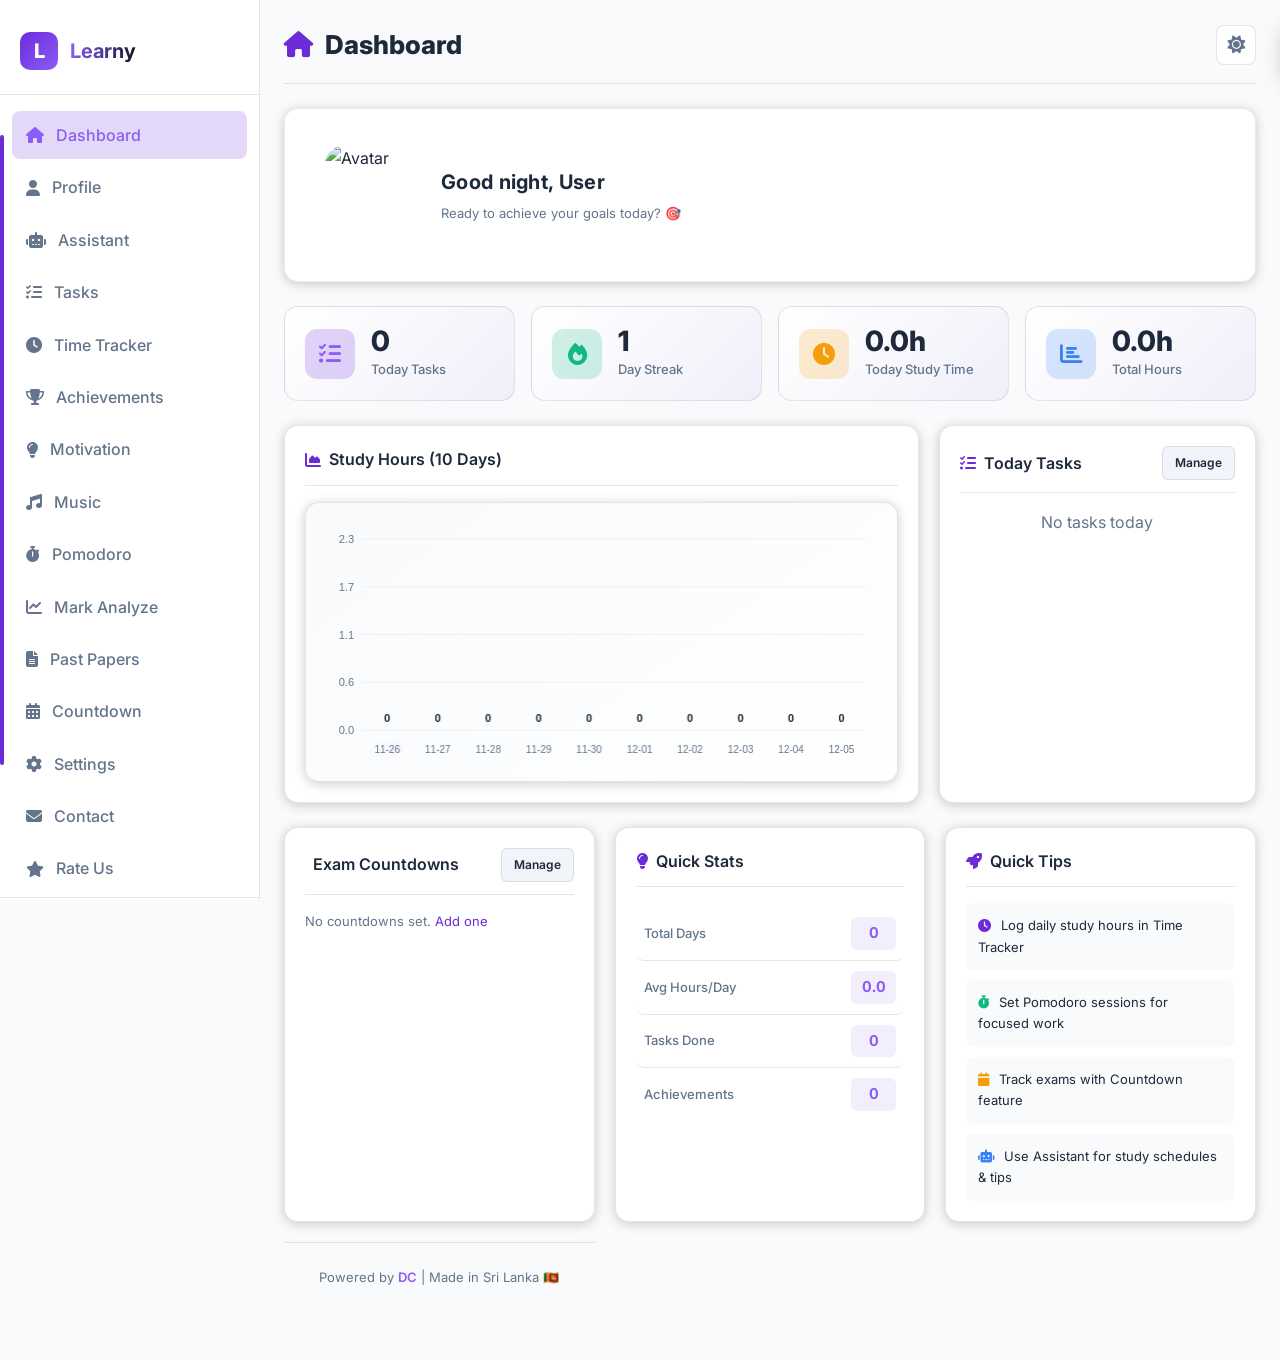
==== index.html @ 81b785de "Add files via upload" ====
<!DOCTYPE html>
<html lang="en">
<head>
    <meta charset="UTF-8">
    <meta name="viewport" content="width=device-width, initial-scale=1.0">
    <title>Learny - Dashboard</title>
    <link rel="stylesheet" href="style.css">
    <link rel="stylesheet" href="https://cdnjs.cloudflare.com/ajax/libs/font-awesome/6.4.0/css/all.min.css">
    <link href="https://fonts.googleapis.com/css2?family=Inter:wght@300;400;500;600;700;800&display=swap" rel="stylesheet">
</head>
<body>
    <div class="app-container">
        <!-- Sidebar -->
        <aside class="sidebar">
            <div class="sidebar-header">
                <div class="sidebar-logo">L</div>
                <span class="sidebar-title">Learny</span>
            </div>
            <nav class="nav-list">
                <div class="nav-item active"><a href="index.html"><i class="fa fa-home"></i> Dashboard</a></div>
                <div class="nav-item"><a href="profile.html"><i class="fa fa-user"></i> Profile</a></div>
                <div class="nav-item"><a href="assistant.html"><i class="fa fa-robot"></i> Assistant</a></div>
                <div class="nav-item"><a href="tasks.html"><i class="fa fa-tasks"></i> Tasks</a></div>
                <div class="nav-item"><a href="time.html"><i class="fa fa-clock"></i> Time Tracker</a></div>
                <div class="nav-item"><a href="achievements.html"><i class="fa fa-trophy"></i> Achievements</a></div>
                <div class="nav-item"><a href="motivation.html"><i class="fa fa-lightbulb"></i> Motivation</a></div>
                <div class="nav-item"><a href="music.html"><i class="fa fa-music"></i> Music</a></div>
                <div class="nav-item"><a href="pomodoro.html"><i class="fa fa-stopwatch"></i> Pomodoro</a></div>
                <div class="nav-item"><a href="mark.html"><i class="fa fa-chart-line"></i> Mark Analyze</a></div>
                <div class="nav-item"><a href="pastpapers.html"><i class="fa fa-file-alt"></i> Past Papers</a></div>
                <div class="nav-item"><a href="countdown.html"><i class="fa fa-calendar-alt"></i> Countdown</a></div>
                <div class="nav-item"><a href="settings.html"><i class="fa fa-cog"></i> Settings</a></div>
                <div class="nav-item"><a href="contact.html"><i class="fa fa-envelope"></i> Contact</a></div>
                <div class="nav-item"><a href="rate.html"><i class="fa fa-star"></i> Rate Us</a></div>
            </nav>
            <div class="sidebar-welcome">
                <p class="welcome-text" id="sidebar-username">Welcome, User!</p>
                <div class="divider"></div>
                <p>Stay focused & keep learning ✨</p>
            </div>
        </aside>

        <!-- Main Content -->
        <main class="main-content">
            <header class="page-header">
                <button class="hamburger"><i class="fa fa-bars"></i></button>
                <h1 class="page-title"><i class="fa fa-home"></i> Dashboard</h1>
                <div class="header-actions">
                    <button class="theme-toggle"><i class="fa fa-sun"></i></button>
                </div>
            </header>

            <!-- ✅ CLEAN WHITE GREETING BANNER -->
            <div class="greeting-banner card mb-3">
                <div class="greeting-content">
                    <img id="dashboard-avatar" src="https://i.postimg.cc/QdPYLqrV/AIRetouch-20260412-135002012.png" alt="Avatar" class="greeting-avatar">
                    <div class="greeting-text-container">
                        <span id="greeting-full" class="greeting-full">Good morning, User</span>
                        <span id="greeting-sub" class="greeting-sub">Ready to achieve your goals today? 🎯</span>
                    </div>
                </div>
            </div>

            <!-- Stats Grid -->
            <div class="stats-grid">
                <div class="stat-card">
                    <div class="stat-icon purple"><i class="fa fa-tasks"></i></div>
                    <div class="stat-info">
                        <h3 id="today-tasks-count">0</h3>
                        <p>Today Tasks</p>
                    </div>
                </div>
                <div class="stat-card">
                    <div class="stat-icon green"><i class="fa fa-fire"></i></div>
                    <div class="stat-info">
                        <h3 id="day-streak">0</h3>
                        <p>Day Streak</p>
                    </div>
                </div>
                <div class="stat-card">
                    <div class="stat-icon orange"><i class="fa fa-clock"></i></div>
                    <div class="stat-info">
                        <h3 id="today-study-time">0h</h3>
                        <p>Today Study Time</p>
                    </div>
                </div>
                <div class="stat-card">
                    <div class="stat-icon blue"><i class="fa fa-chart-bar"></i></div>
                    <div class="stat-info">
                        <h3 id="total-study-hours">0h</h3>
                        <p>Total Hours</p>
                    </div>
                </div>
            </div>

            <!-- Main Grid -->
            <div class="grid-2">
                <!-- Study Chart -->
                <div class="card">
                    <div class="card-header">
                        <h3 class="card-title"><i class="fa fa-chart-area"></i> Study Hours (10 Days)</h3>
                    </div>
                    <div class="chart-container">
                        <canvas id="studyChart" class="chart-canvas"></canvas>
                    </div>
                </div>

                <!-- Today Tasks -->
                <div class="card">
                    <div class="card-header">
                        <h3 class="card-title"><i class="fa fa-list-check"></i> Today Tasks</h3>
                        <a href="tasks.html" class="btn btn-sm btn-secondary">Manage</a>
                    </div>
                    <div id="today-tasks-list" class="task-list">
                        <p style="color:var(--text-muted); text-align:center;">Loading...</p>
                    </div>
                </div>
            </div>

            <!-- Secondary Grid -->
            <div class="grid-equal">
                <!-- Exam Countdowns -->
                <div class="card">
                    <div class="card-header">
                        <h3 class="card-title"><i class="fa fa-calendar-countdown"></i> Exam Countdowns</h3>
                        <a href="countdown.html" class="btn btn-sm btn-secondary">Manage</a>
                    </div>
                    <div id="dashboard-countdowns-list" class="dash-cd-list">
                        <p style="color:var(--text-muted); font-size:13px;">No countdowns set. <a href="countdown.html" style="color:var(--primary);">Add one</a></p>
                    </div>
                </div>

               <!-- Quick Stats -->
<div class="card">
    <div class="card-header">
        <h3 class="card-title"><i class="fa fa-lightbulb"></i> Quick Stats</h3>
    </div>
    <div class="quick-stats-list">
        <div class="stat-row">
            <span>Total Days</span>
            <strong id="total-days">0</strong>
        </div>
        <div class="stat-row">
            <span>Avg Hours/Day</span>
            <strong id="avg-hours">0</strong>
        </div>
        <div class="stat-row">
            <span>Tasks Done</span>
            <strong id="total-done">0</strong>
        </div>
        <div class="stat-row">
            <span>Achievements</span>
            <strong id="achievement-count">0</strong>
        </div>
    </div>
</div>
            <!-- Quick Tips -->
            <div class="card">
                <div class="card-header">
                    <h3 class="card-title"><i class="fa fa-rocket"></i> Quick Tips</h3>
                </div>
                <ul style="list-style:none; padding:0; margin:0; display:grid; gap:10px; grid-template-columns:repeat(auto-fit,minmax(200px,1fr));">
                    <li style="padding:12px; background:var(--bg-dark); border-radius:8px; font-size:13px;">
                        <i class="fa fa-clock" style="color:var(--primary); margin-right:6px;"></i>
                        Log daily study hours in Time Tracker
                    </li>
                    <li style="padding:12px; background:var(--bg-dark); border-radius:8px; font-size:13px;">
                        <i class="fa fa-stopwatch" style="color:var(--success); margin-right:6px;"></i>
                        Set Pomodoro sessions for focused work
                    </li>
                    <li style="padding:12px; background:var(--bg-dark); border-radius:8px; font-size:13px;">
                        <i class="fa fa-calendar" style="color:var(--warning); margin-right:6px;"></i>
                        Track exams with Countdown feature
                    </li>
                    <li style="padding:12px; background:var(--bg-dark); border-radius:8px; font-size:13px;">
                        <i class="fa fa-robot" style="color:var(--info); margin-right:6px;"></i>
                        Use Assistant for study schedules & tips
                    </li>
                </ul>
            </div>

            <!-- Footer -->
            <footer class="site-footer">
                Powered by <a href="contact.html">DC</a> | Made in Sri Lanka 🇱🇰
            </footer>
        </main>

        <div class="overlay"></div>
    </div>

    <div id="notification-toast" class="notification">
        <i class="fa fa-check-circle"></i>
        <span>Notification</span>
    </div>

    <script src="script.js"></script>
</body>
</html>
---- style.css ----
:root {
  --primary: #6c2bd9;
  --primary-light: #8b5cf6;
  --primary-dark: #5b21b6;
  --secondary: #f59e0b;
  --bg-dark: #0f0f1a;
  --bg-card: #1a1a2e;
  --bg-card-hover: #22223a;
  --text-main: #e2e8f0;
  --text-muted: #94a3b8;
  --text-bright: #ffffff;
  --success: #10b981;
  --danger: #ef4444;
  --warning: #f59e0b;
  --info: #3b82f6;
  --border: rgba(255, 255, 255, 0.08);
  --chart-grid: rgba(255, 255, 255, 0.05);
  --chart-label: #94a3b8;
  --shadow: 0 4px 24px rgba(0, 0, 0, 0.35);
  --shadow-sm: 0 2px 12px rgba(0, 0, 0, 0.2);
  --radius: 14px;
  --radius-sm: 8px;
  --transition: 0.3s cubic-bezier(0.4, 0, 0.2, 1);
}

* { margin: 0; padding: 0; box-sizing: border-box; font-family: 'Inter', 'Segoe UI', Tahoma, Geneva, Verdana, sans-serif; }
html { scroll-behavior: smooth; }
body { background: var(--bg-dark); color: var(--text-main); line-height: 1.65; overflow-x: hidden; transition: background var(--transition), color var(--transition); }
a, .btn { text-decoration: none !important; }
a:hover { opacity: 0.9; }

/* ========================================
   SCROLLBAR - NEUTRAL BG COLOR
   ======================================== */
::-webkit-scrollbar { width: 8px; }
::-webkit-scrollbar-track { background: var(--bg-dark); }
::-webkit-scrollbar-thumb { background: var(--bg-card-hover); border-radius: 8px; }
::-webkit-scrollbar-thumb:hover { background: var(--primary); }
* { scrollbar-width: thin; scrollbar-color: var(--bg-card-hover) var(--bg-dark); }

::selection { background: var(--primary); color: #fff; }
.app-container { display: flex; min-height: 100vh; }
.sidebar { position: fixed; top: 0; left: 0; width: 260px; height: 100vh; background: var(--bg-card); border-right: 1px solid var(--border); padding: 16px 0; overflow-y: auto; z-index: 1000; transition: transform var(--transition), background var(--transition); }
.sidebar-header { padding: 16px 20px 24px; display: flex; align-items: center; gap: 12px; border-bottom: 1px solid var(--border); margin-bottom: 16px; }
.sidebar-logo { width: 38px; height: 38px; border-radius: 10px; background: linear-gradient(135deg, var(--primary), var(--primary-light)); display: flex; align-items: center; justify-content: center; font-weight: 800; font-size: 20px; color: #fff; }
.sidebar-title { font-size: 20px; font-weight: 700; background: linear-gradient(to right, var(--primary-light), var(--text-bright)); -webkit-background-clip: text; -webkit-text-fill-color: transparent; background-clip: text; }
.nav-list { list-style: none; padding: 0 12px; } 
.nav-item a { display: flex; align-items: center; gap: 12px; padding: 11px 14px; border-radius: var(--radius-sm); color: var(--text-muted); text-decoration: none; transition: all var(--transition); margin-bottom: 4px; font-weight: 500; }
.nav-item a:hover, .nav-item.active a { background: rgba(108, 43, 217, 0.18); color: var(--primary-light); }
.nav-item.active a::before { content: ''; position: absolute; left: 0; top: 50%; transform: translateY(-50%); width: 4px; height: 70%; background: var(--primary); border-radius: 2px; }
.sidebar-welcome { margin-top: auto; padding: 24px 20px 16px; border-top: 1px solid var(--border); text-align: center; }
.sidebar-welcome p { color: var(--text-muted); font-size: 13px; margin-bottom: 8px; }
.sidebar-welcome .welcome-text { font-size: 18px; font-weight: 700; color: var(--primary-light); margin-bottom: 12px; }
.sidebar-welcome .divider { height: 2px; background: linear-gradient(to right, transparent, var(--primary), transparent); margin-bottom: 10px; }
.main-content { flex: 1; margin-left: 260px; padding: 24px; min-height: 100vh; display: flex; flex-direction: column; transition: margin var(--transition); }
.page-header { display: flex; justify-content: space-between; align-items: center; margin-bottom: 24px; padding-bottom: 16px; border-bottom: 1px solid var(--border); }
.page-title { font-size: 26px; font-weight: 800; display: flex; align-items: center; gap: 12px; }
.page-title i { color: var(--primary); }
.hamburger { display: none; font-size: 24px; background: none; border: none; color: var(--text-main); cursor: pointer; padding: 8px; border-radius: var(--radius-sm); transition: background var(--transition); }
.hamburger:hover { background: var(--bg-card); }
.header-actions { display: flex; gap: 12px; align-items: center; }
.theme-toggle, .notif-btn { background: var(--bg-card); border: 1px solid var(--border); color: var(--text-muted); width: 40px; height: 40px; border-radius: var(--radius-sm); cursor: pointer; transition: all var(--transition); display: flex; align-items: center; justify-content: center; font-size: 18px; }
.theme-toggle:hover, .notif-btn:hover { background: var(--primary); color: #fff; border-color: var(--primary); }
.card { background: var(--bg-card); border-radius: var(--radius); padding: 20px; border: 1px solid var(--border); box-shadow: var(--shadow-sm); transition: all var(--transition); }
.card:hover { box-shadow: var(--shadow); transform: translateY(-2px); }
.card-header { display: flex; align-items: center; justify-content: space-between; margin-bottom: 16px; padding-bottom: 12px; border-bottom: 1px solid var(--border); }
.card-title { font-size: 16px; font-weight: 600; display: flex; align-items: center; gap: 8px; }
.card-title i { color: var(--primary); }
.stats-grid { display: grid; grid-template-columns: repeat(auto-fit, minmax(220px, 1fr)); gap: 16px; margin-bottom: 24px; }
.stat-card { background: linear-gradient(135deg, var(--bg-card) 0%, rgba(108, 43, 217, 0.05) 100%); border-radius: var(--radius); padding: 20px; border: 1px solid var(--border); display: flex; align-items: center; gap: 16px; transition: all var(--transition); }
.stat-card:hover { transform: translateY(-4px); box-shadow: var(--shadow); border-color: var(--primary); }
.stat-icon { width: 50px; height: 50px; border-radius: 12px; display: flex; align-items: center; justify-content: center; font-size: 22px; flex-shrink: 0; }
.stat-icon.purple { background: rgba(108, 43, 217, 0.2); color: var(--primary-light); }
.stat-icon.green { background: rgba(16, 185, 129, 0.2); color: var(--success); }
.stat-icon.orange { background: rgba(245, 158, 11, 0.2); color: var(--warning); }
.stat-icon.blue { background: rgba(59, 130, 246, 0.2); color: var(--info); }
.stat-icon.red { background: rgba(239, 68, 68, 0.2); color: var(--danger); }
.stat-info h3 { font-size: 28px; font-weight: 800; margin-bottom: 4px; line-height: 1; }
.stat-info p { color: var(--text-muted); font-size: 13px; font-weight: 500; }
.grid-2 { display: grid; grid-template-columns: 2fr 1fr; gap: 20px; margin-bottom: 24px; }
.grid-equal { display: grid; grid-template-columns: repeat(auto-fit, minmax(300px, 1fr)); gap: 20px; margin-bottom: 24px; }
.btn { padding: 10px 18px; border-radius: var(--radius-sm); border: none; cursor: pointer; font-weight: 600; font-size: 14px; display: inline-flex; align-items: center; gap: 8px; transition: all var(--transition); }
.btn-primary { background: linear-gradient(135deg, var(--primary), var(--primary-light)); color: #fff; }
.btn-primary:hover { opacity: 0.9; transform: translateY(-1px); box-shadow: 0 4px 16px rgba(108, 43, 217, 0.4); }
.btn-secondary { background: var(--bg-card-hover); color: var(--text-main); border: 1px solid var(--border); }
.btn-success { background: var(--success); color: #fff; }
.btn-danger { background: var(--danger); color: #fff; }
.btn-warning { background: var(--warning); color: #000; }
.btn-info { background: var(--info); color: #fff; }
.btn-sm { padding: 6px 12px; font-size: 12px; border-radius: 6px; }
.btn-lg { padding: 14px 24px; font-size: 16px; border-radius: 12px; }
.form-group { margin-bottom: 16px; }
.form-group label { display: block; margin-bottom: 6px; font-weight: 500; font-size: 14px; color: var(--text-muted); }
.form-control { width: 100%; padding: 12px 14px; background: var(--bg-dark); border: 1px solid var(--border); border-radius: var(--radius-sm); color: var(--text-main); font-size: 14px; transition: border-color var(--transition), box-shadow var(--transition); }
.form-control:focus { outline: none; border-color: var(--primary); box-shadow: 0 0 0 3px rgba(108, 43, 217, 0.25); }
select.form-control { appearance: none; background-image: url("data:image/svg+xml,%3Csvg xmlns='http://www.w3.org/2000/svg' width='12' height='12' viewBox='0 0 12 12'%3E%3Cpath fill='%2394a3b8' d='M6 8L1 3h10z'/%3E%3C/svg%3E"); background-repeat: no-repeat; background-position: right 12px center; }
.task-list { max-height: 320px; overflow-y: auto; }
.task-item { display: flex; align-items: center; gap: 12px; padding: 12px; background: var(--bg-dark); border-radius: var(--radius-sm); margin-bottom: 8px; border: 1px solid var(--border); transition: all var(--transition); animation: fadeIn 0.3s ease; }
.task-item:hover { border-color: var(--primary); }
.task-item.done { opacity: 0.5; text-decoration: line-through; }
.task-check { width: 20px; height: 20px; border-radius: 50%; border: 2px solid var(--primary); cursor: pointer; display: flex; align-items: center; justify-content: center; transition: all var(--transition); flex-shrink: 0; }
.task-check.checked { background: var(--primary); color: #fff; }
.task-text { flex: 1; font-size: 14px; }
.task-time { color: var(--warning); font-size: 12px; font-weight: 600; display: flex; align-items: center; gap: 4px; }
.task-delete { background: none; border: none; color: var(--danger); cursor: pointer; font-size: 16px; opacity: 0.5; transition: opacity var(--transition); }
.task-delete:hover { opacity: 1; }
.progress-container { background: var(--bg-dark); border-radius: 12px; height: 14px; overflow: hidden; margin-top: 8px; }
.progress-bar { height: 100%; background: linear-gradient(90deg, var(--primary), var(--primary-light)); border-radius: 12px; transition: width 0.5s cubic-bezier(0.4, 0, 0.2, 1); }
.table-responsive { overflow-x: auto; }
.data-table { width: 100%; border-collapse: collapse; }
.data-table th, .data-table td { padding: 12px 16px; text-align: left; border-bottom: 1px solid var(--border); font-size: 14px; }
.data-table th { color: var(--text-muted); font-weight: 600; background: var(--bg-dark); }
.data-table tr:hover td { background: var(--bg-card-hover); }
.chart-container { width: 100%; height: 280px; position: relative; background: linear-gradient(145deg, var(--bg-dark), var(--bg-card)); border-radius: var(--radius); padding: 16px; border: 1px solid var(--border); box-shadow: var(--shadow-sm); }
.chart-canvas { width: 100% !important; height: 100% !important; }
.calendar-grid { display: grid; grid-template-columns: repeat(7, 1fr); gap: 6px; }
.cal-day { aspect-ratio: 1; display: flex; flex-direction: column; align-items: center; justify-content: center; border-radius: 8px; font-size: 12px; cursor: pointer; transition: all var(--transition); background: var(--bg-dark); color: var(--text-muted); font-weight: 500; padding: 4px; }
.cal-date-num { font-weight: 700; font-size: 14px; line-height: 1; }
.cal-hours { font-size: 10px; font-weight: 600; margin-top: 2px; color: var(--primary-light); }
.cal-day:hover { background: var(--primary); color: #fff; }
.cal-day.has-data { background: rgba(108, 43, 217, 0.3); color: var(--text-main); border: 1px solid var(--primary); }
.cal-day.today { background: var(--primary); color: #fff; }
.cal-day.today .cal-hours { color: #fff !important; }
.cal-header { font-weight: 600; color: var(--text-muted); font-size: 12px; text-align: center; padding: 8px 0; }
.pomodoro-display { font-size: 72px; font-weight: 900; text-align: center; padding: 32px; background: var(--bg-dark); border-radius: 24px; margin-bottom: 24px; font-variant-numeric: tabular-nums; letter-spacing: 2px; position: relative; overflow: hidden; }
.pomodoro-display::before { content: ''; position: absolute; inset: 0; background: radial-gradient(circle, rgba(108, 43, 217, 0.1) 0%, transparent 70%); }
.pomodoro-status { text-align: center; font-size: 16px; color: var(--text-muted); margin-bottom: 16px; font-weight: 500; text-transform: uppercase; letter-spacing: 1px; }
.pomodoro-controls { display: flex; justify-content: center; gap: 12px; margin-bottom: 24px; }
.session-count { text-align: center; display: flex; align-items: center; justify-content: center; gap: 8px; padding: 12px; background: var(--bg-dark); border-radius: var(--radius-sm); font-weight: 600; }
.session-count i { color: var(--warning); }
.music-player { background: linear-gradient(135deg, var(--bg-card) 0%, rgba(108, 43, 217, 0.1) 100%); border-radius: var(--radius); padding: 24px; text-align: center; border: 1px solid var(--border); }
.album-art { width: 160px; height: 160px; border-radius: 24px; background: linear-gradient(135deg, var(--primary), var(--primary-light)); margin: 0 auto 16px; display: flex; align-items: center; justify-content: center; font-size: 48px; color: #fff; animation: pulse 2s infinite; }
.player-controls { display: flex; align-items: center; justify-content: center; gap: 16px; margin: 16px 0; }
.player-btn { width: 48px; height: 48px; border-radius: 50%; background: var(--bg-dark); border: 1px solid var(--border); color: var(--text-main); display: flex; align-items: center; justify-content: center; cursor: pointer; transition: all var(--transition); font-size: 18px; }
.player-btn:hover { background: var(--primary); color: #fff; transform: scale(1.05); }
.player-btn.play-btn { width: 64px; height: 64px; font-size: 24px; }
.progress-seek { width: 100%; height: 6px; background: var(--bg-dark); border-radius: 3px; cursor: pointer; margin: 12px 0; position: relative; }
.progress-fill { height: 100%; background: var(--primary); border-radius: 3px; width: 0; transition: width 0.1s linear; }
.time-display { display: flex; justify-content: space-between; font-size: 12px; color: var(--text-muted); margin-bottom: 8px; }
.playlist-item { display: flex; align-items: center; gap: 12px; padding: 12px; background: var(--bg-dark); border-radius: var(--radius-sm); margin-bottom: 8px; cursor: pointer; transition: all var(--transition); border: 1px solid transparent; }
.playlist-item:hover, .playlist-item.active { border-color: var(--primary); background: rgba(108, 43, 217, 0.1); }
.playlist-item.active { background: rgba(108, 43, 217, 0.2); }
.playlist-num { width: 28px; height: 28px; border-radius: 50%; background: var(--primary); color: #fff; display: flex; align-items: center; justify-content: center; font-size: 12px; font-weight: 700; }
.playlist-info { flex: 1; }
.playlist-name { font-weight: 600; font-size: 14px; }
.playlist-duration { font-size: 12px; color: var(--text-muted); }
.badge-container { display: flex; gap: 16px; justify-content: center; flex-wrap: wrap; }
.badge { width: 120px; height: 140px; background: var(--bg-dark); border-radius: 16px; display: flex; flex-direction: column; align-items: center; justify-content: center; gap: 8px; border: 2px solid var(--border); transition: all var(--transition); position: relative; overflow: hidden; }
.badge.earned { border-color: var(--primary); animation: badgeEarn 0.6s cubic-bezier(0.4, 0, 0.2, 1); }
.badge.bronze { border-color: #cd7f32; }
.badge.silver { border-color: #c0c0c0; }
.badge.golden { border-color: #ffd700; }
.badge-icon { font-size: 40px; }
.badge.bronze .badge-icon { color: #cd7f32; }
.badge.silver .badge-icon { color: #c0c0c0; }
.badge.golden .badge-icon { color: #ffd700; }
.badge-name { font-size: 14px; font-weight: 700; }
.badge-desc { font-size: 11px; color: var(--text-muted); text-align: center; }
.motivation-grid { display: grid; grid-template-columns: repeat(auto-fill, minmax(320px, 1fr)); gap: 20px; padding-bottom: 24px; }
.quote-card { background: var(--bg-card); border: 1px solid var(--border); border-radius: var(--radius); padding: 28px 24px; text-align: center; position: relative; overflow: hidden; transition: all var(--transition); box-shadow: var(--shadow-sm); }
.quote-card:hover { transform: translateY(-6px); box-shadow: var(--shadow); border-color: var(--primary); }
.quote-card::before { content: ''; position: absolute; top: 0; left: 0; right: 0; height: 4px; background: linear-gradient(90deg, var(--primary), var(--primary-light)); }
.quote-text { font-size: 18px; font-style: italic; line-height: 1.6; margin-bottom: 16px; color: var(--text-main); position: relative; }
.quote-text::before { content: '\201C'; font-size: 48px; color: var(--primary); opacity: 0.3; position: absolute; top: -24px; left: -12px; font-family: serif; }
.quote-author { color: var(--primary-light); font-weight: 600; font-size: 14px; margin-bottom: 14px; }
.quote-sinhala { font-size: 15px; color: var(--text-muted); line-height: 1.6; margin-bottom: 16px; opacity: 0; max-height: 0; overflow: hidden; transition: all 0.4s cubic-bezier(0.4, 0, 0.2, 1); background: rgba(108, 43, 217, 0.05); padding: 0 12px; border-radius: var(--radius-sm); }
.quote-sinhala.show { opacity: 1; max-height: 300px; padding: 12px; margin-top: 8px; margin-bottom: 12px; }
.translate-btn { margin-top: 4px; background: transparent; border: 1px solid var(--border); color: var(--text-muted); padding: 7px 16px; border-radius: 20px; cursor: pointer; font-size: 12px; transition: all var(--transition); display: inline-flex; align-items: center; gap: 6px; }
.translate-btn:hover { background: var(--primary); color: #fff; border-color: var(--primary); }
.fade-in-anim { animation: fadeInQuote 0.5s ease forwards; opacity: 0; }
@keyframes fadeInQuote { from { opacity: 0; transform: translateY(15px); } to { opacity: 1; transform: translateY(0); } }
.countdown-display { display: grid; grid-template-columns: repeat(4, 1fr); gap: 12px; margin: 24px 0; }
.countdown-box { background: var(--bg-dark); border-radius: 16px; padding: 20px; text-align: center; border: 1px solid var(--border); }
.countdown-value { font-size: 36px; font-weight: 800; background: linear-gradient(135deg, var(--primary), var(--primary-light)); -webkit-background-clip: text; -webkit-text-fill-color: transparent; background-clip: text; line-height: 1.1; }
.countdown-label { font-size: 12px; color: var(--text-muted); text-transform: uppercase; letter-spacing: 1px; margin-top: 6px; }
.paper-link { display: flex; align-items: center; gap: 16px; padding: 20px; background: var(--bg-dark); border-radius: var(--radius); border: 1px solid var(--border); text-decoration: none; color: var(--text-main); transition: all var(--transition); margin-bottom: 12px; }
.paper-link:hover { border-color: var(--primary); transform: translateY(-3px); box-shadow: var(--shadow); }
.paper-icon { width: 56px; height: 56px; border-radius: 14px; background: rgba(59, 130, 246, 0.2); display: flex; align-items: center; justify-content: center; font-size: 24px; color: var(--info); }
.paper-info h3 { font-size: 16px; margin-bottom: 4px; }
.paper-info p { font-size: 13px; color: var(--text-muted); }
.theme-grid { display: grid; grid-template-columns: repeat(5, 1fr); gap: 12px; margin: 16px 0; }
.theme-option { padding: 12px; border-radius: 12px; border: 2px solid var(--border); background: var(--bg-dark); cursor: pointer; transition: all var(--transition); text-align: center; }
.theme-option.active { border-color: var(--primary); background: rgba(108, 43, 217, 0.2); }
.theme-preview { width: 28px; height: 28px; border-radius: 50%; margin: 0 auto 6px; }
.theme-name { font-size: 11px; font-weight: 600; color: var(--text-muted); }
.contact-card { display: flex; gap: 20px; align-items: flex-start; padding: 24px; background: var(--bg-dark); border-radius: var(--radius); border: 1px solid var(--border); margin-bottom: 16px; }
.contact-avatar { width: 80px; height: 80px; border-radius: 50%; background: linear-gradient(135deg, var(--primary), var(--primary-light)); display: flex; align-items: center; justify-content: center; font-size: 32px; color: #fff; flex-shrink: 0; }
.social-links { display: flex; gap: 12px; margin-top: 12px; }
.social-link { width: 40px; height: 40px; border-radius: 10px; background: var(--bg-card); border: 1px solid var(--border); display: flex; align-items: center; justify-content: center; color: var(--text-muted); text-decoration: none; transition: all var(--transition); }
.social-link:hover { background: var(--primary); color: #fff; border-color: var(--primary); transform: translateY(-2px); }
.stars-container { display: flex; gap: 12px; justify-content: center; margin: 24px 0; }
.star-btn { background: none; border: none; color: var(--text-muted); font-size: 36px; cursor: pointer; transition: all var(--transition); padding: 4px; }
.star-btn:hover, .star-btn.active { color: var(--warning); transform: scale(1.2); }
.faq-item { background: var(--bg-dark); border-radius: var(--radius-sm); margin-bottom: 8px; border: 1px solid var(--border); overflow: hidden; }
.faq-question { padding: 16px 20px; display: flex; align-items: center; justify-content: space-between; cursor: pointer; font-weight: 600; transition: background var(--transition); }
.faq-question:hover { background: var(--bg-card-hover); }
.faq-answer { max-height: 0; overflow: hidden; transition: max-height 0.3s cubic-bezier(0.4, 0, 0.2, 1), padding 0.3s; padding: 0 20px; color: var(--text-muted); font-size: 14px; line-height: 1.7; }
.faq-item.open .faq-answer { max-height: 200px; padding: 0 20px 16px; }
.faq-item.open .faq-toggle { transform: rotate(180deg); }
.chat-container { height: 500px; display: flex; flex-direction: column; background: var(--bg-dark); border-radius: var(--radius); border: 1px solid var(--border); overflow: hidden; }
.chat-messages { flex: 1; overflow-y: auto; padding: 20px; display: flex; flex-direction: column; gap: 12px; }
.message { max-width: 80%; padding: 12px 16px; border-radius: 16px; font-size: 14px; line-height: 1.5; animation: messageSlide 0.3s ease; }
.message.bot { background: var(--bg-card); align-self: flex-start; border-bottom-left-radius: 4px; }
.message.user { background: var(--primary); align-self: flex-end; border-bottom-right-radius: 4px; color: #ffffff !important; }
.chat-options { padding: 16px 20px; background: var(--bg-card); border-top: 1px solid var(--border); display: flex; flex-direction: column; gap: 8px; }
.chat-option-btn { padding: 10px 16px; background: var(--bg-dark); border: 1px solid var(--border); border-radius: var(--radius-sm); color: var(--text-main); cursor: pointer; text-align: left; transition: all var(--transition); font-size: 13px; }
.chat-option-btn:hover { background: var(--primary); border-color: var(--primary); }
.site-footer { margin-top: auto; padding: 24px; text-align: center; color: var(--text-muted); font-size: 13px; border-top: 1px solid var(--border); }
.site-footer a { color: var(--primary-light); text-decoration: none; font-weight: 600; }
.site-footer a:hover { text-decoration: underline; }
.notification { position: fixed; top: 24px; right: 24px; padding: 14px 20px; background: var(--bg-card); border: 1px solid var(--primary); border-radius: var(--radius); box-shadow: var(--shadow); z-index: 9999; display: flex; align-items: center; gap: 12px; transform: translateX(120%); transition: transform 0.3s cubic-bezier(0.4, 0, 0.2, 1); }
.notification.show { transform: translateX(0); }
.notification i { color: var(--primary); font-size: 20px; }
.confetti { position: fixed; top: 0; left: 0; width: 100%; height: 100%; pointer-events: none; z-index: 9999; }
.overlay { position: fixed; inset: 0; background: rgba(0, 0, 0, 0.6); z-index: 999; display: none; }
.overlay.show { display: block; }
.modal { position: fixed; top: 50%; left: 50%; transform: translate(-50%, -50%) scale(0.9); background: var(--bg-card); border-radius: var(--radius); padding: 24px; z-index: 1000; min-width: 300px; max-width: 500px; width: 90%; opacity: 0; transition: all var(--transition); border: 1px solid var(--border); box-shadow: var(--shadow); }
.modal.show { opacity: 1; transform: translate(-50%, -50%) scale(1); }
@keyframes fadeIn { from { opacity: 0; transform: translateY(10px); } to { opacity: 1; transform: translateY(0); } }
@keyframes slideIn { from { opacity: 0; transform: translateX(-20px); } to { opacity: 1; transform: translateX(0); } }
@keyframes messageSlide { from { opacity: 0; transform: translateY(8px); } to { opacity: 1; transform: translateY(0); } }
@keyframes badgeEarn { 0% { transform: scale(0.5); opacity: 0; } 60% { transform: scale(1.1); } 100% { transform: scale(1); opacity: 1; } }
@keyframes pulse { 0%, 100% { transform: scale(1); } 50% { transform: scale(1.03); } }
@keyframes spin { to { transform: rotate(360deg); } }
@keyframes progress { from { width: 0; } }

/* ========================================
   MOBILE RESPONSIVE
   ======================================== */
@media (max-width: 768px) {
  .sidebar { transform: translateX(-100%); }
  .sidebar.open { transform: translateX(0); }
  .main-content { margin-left: 0; padding: 16px; }
  .hamburger { display: flex; }
  .stats-grid { grid-template-columns: repeat(2, 1fr) !important; gap: 10px; }
  .stat-mobile-hide { display: none !important; }
  .stat-card { padding: 10px 8px; gap: 8px; }
  .stat-icon { width: 34px; height: 34px; font-size: 15px; border-radius: 8px; }
  .stat-info h3 { font-size: 17px; }
  .stat-info p { font-size: 10px; }
  .grid-2 { grid-template-columns: 1fr; }
  .countdown-display { grid-template-columns: repeat(2, 1fr); }
  .theme-grid { grid-template-columns: repeat(3, 1fr); }
  .pomodoro-display { font-size: 48px; padding: 24px; }
  .quote-text { font-size: 16px; }
  .page-title { font-size: 20px; }
  .motivation-grid { grid-template-columns: 1fr; }
  
  /* Profile Mobile */
  .avatar-grid { grid-template-columns: repeat(3, 1fr); gap: 10px; }
  .form-row { grid-template-columns: 1fr; }
  .form-actions { flex-direction: column; }
  .form-actions .btn { width: 100%; }
  .greeting-preview { flex-direction: column; text-align: center; }
}

@media (max-width: 600px) {
  .countdown-grid { grid-template-columns: repeat(2, 1fr); }
  .countdown-header { flex-direction: column; align-items: flex-start; gap: 8px; }
}

@media (max-width: 480px) {
  .greeting-name { font-size: 20px; }
  .greeting-avatar { width: 72px; height: 72px; }
  .preview-avatar { width: 48px; height: 48px; }
  
  /* ✅ MOBILE PROFILE: 3 AVATARS PER ROW */
  .avatar-grid { grid-template-columns: repeat(3, 1fr); gap: 8px; }
}

body.light {
  --bg-dark: #f8fafc; --bg-card: #ffffff; --bg-card-hover: #f1f5f9;
  --text-main: #1e293b; --text-muted: #64748b; --text-bright: #0f172a;
  --border: rgba(0, 0, 0, 0.1); --chart-grid: rgba(0, 0, 0, 0.05); --chart-label: #64748b;
}

body.theme-red { --primary: #ef4444; --primary-light: #f87171; --primary-dark: #dc2626; }
body.theme-green { --primary: #10b981; --primary-light: #34d399; --primary-dark: #059669; }
body.theme-blue { --primary: #3b82f6; --primary-light: #60a5fa; --primary-dark: #2563eb; }
body.theme-yellow { --primary: #eab308; --primary-light: #facc15; --primary-dark: #ca8a04; }

.text-center { text-align: center; } .text-right { text-align: right; }
.mb-0 { margin-bottom: 0; } .mb-1 { margin-bottom: 8px; } .mb-2 { margin-bottom: 16px; } .mb-3 { margin-bottom: 24px; }
.mt-2 { margin-top: 16px; } .mt-3 { margin-top: 24px; }
.flex { display: flex; } .items-center { align-items: center; } .justify-between { justify-content: space-between; }
.gap-2 { gap: 8px; } .gap-3 { gap: 12px; } .hidden { display: none !important; } .w-full { width: 100%; }
.how-to-use-content { padding: 10px 0; }
.how-to-use-content ul { list-style: none; padding: 0; margin: 0; }
.how-to-use-content li { padding: 10px 0; border-bottom: 1px solid var(--border); display: flex; align-items: flex-start; gap: 10px; font-size: 14px; color: var(--text-muted); }
.how-to-use-content li:last-child { border-bottom: none; }
.how-to-use-content li strong { color: var(--text-main); }
.pomodoro-modes { display: flex; justify-content: center; gap: 10px; margin-bottom: 20px; }
.mode-btn { padding: 8px 16px; border: 1px solid var(--border); background: var(--bg-dark); color: var(--text-muted); border-radius: 20px; cursor: pointer; transition: all var(--transition); font-weight: 500; }
.mode-btn.active { background: var(--primary); color: #fff; border-color: var(--primary); }
.mode-btn:hover:not(.active) { background: var(--bg-card-hover); }
.pomodoro-display { font-size: 80px; font-weight: 900; text-align: center; padding: 40px 20px; background: var(--bg-dark); border-radius: 24px; margin-bottom: 20px; font-variant-numeric: tabular-nums; letter-spacing: 2px; position: relative; overflow: hidden; box-shadow: inset 0 0 30px rgba(108, 43, 217, 0.1); }
.pomodoro-display::before { content: ''; position: absolute; inset: 0; background: radial-gradient(circle at center, rgba(108, 43, 217, 0.15) 0%, transparent 70%); }
.pomodoro-controls { display: flex; justify-content: center; gap: 12px; margin-bottom: 24px; flex-wrap: wrap; }
.pomodoro-main.fullscreen { position: fixed; top: 0; left: 0; width: 100vw; height: 100vh; z-index: 9999; background: var(--bg-dark); display: flex; flex-direction: column; align-items: center; justify-content: center; border-radius: 0; padding: 20px; }
.pomodoro-main.fullscreen .pomodoro-display { font-size: 15vw; padding: 20px; background: transparent; box-shadow: none; }
.pomodoro-main.fullscreen .pomodoro-status { font-size: 5vw; margin-bottom: 30px; }
.pomodoro-main.fullscreen .session-count, .pomodoro-main.fullscreen .pomodoro-modes { display: none; }
.pomodoro-main.fullscreen .pomodoro-controls { gap: 20px; }
.pomodoro-main.fullscreen .pomodoro-controls .btn { font-size: 24px; padding: 16px 24px; }
.session-item { display: flex; align-items: center; justify-content: space-between; padding: 10px 12px; background: var(--bg-dark); border-radius: var(--radius-sm); margin-bottom: 6px; font-size: 14px; border: 1px solid var(--border); }
.session-item .sess-time { color: var(--text-muted); font-size: 12px; }

/* ✅ NEW COUNTDOWN STYLES */
.countdown-list-container { display: flex; flex-direction: column; gap: 16px; }
.countdown-item { background: var(--bg-dark); border: 1px solid var(--border); border-radius: var(--radius); padding: 18px; transition: all var(--transition); position: relative; overflow: hidden; }
.countdown-item:hover { border-color: var(--primary); transform: translateY(-2px); box-shadow: var(--shadow); }
.countdown-item.expired { opacity: 0.6; border-color: var(--danger); }
.countdown-item::before { content: ''; position: absolute; top: 0; left: 0; width: 4px; height: 100%; background: var(--primary); }
.countdown-item.expired::before { background: var(--danger); }
.countdown-header { display: flex; justify-content: space-between; align-items: center; margin-bottom: 12px; }
.countdown-title { font-size: 16px; font-weight: 700; color: var(--text-main); }
.countdown-actions { display: flex; gap: 8px; }
.countdown-grid { display: grid; grid-template-columns: repeat(4, 1fr); gap: 10px; margin-bottom: 10px; }
.countdown-box { background: var(--bg-card); padding: 12px 8px; border-radius: 10px; text-align: center; }
.countdown-value { font-size: 22px; font-weight: 800; color: var(--primary-light); line-height: 1; }
.countdown-item.expired .countdown-value { color: var(--danger); }
.countdown-label { font-size: 10px; color: var(--text-muted); text-transform: uppercase; margin-top: 4px; letter-spacing: 0.5px; }
.countdown-date { font-size: 12px; color: var(--text-muted); text-align: right; }
.dash-cd-item { display: flex; justify-content: space-between; align-items: center; padding: 10px 0; border-bottom: 1px solid var(--border); }
.dash-cd-item:last-child { border-bottom: none; }
.dash-cd-name { font-weight: 600; color: var(--text-main); font-size: 13px; }
.dash-cd-days { font-weight: 700; color: var(--warning); font-size: 13px; }
.share-toast { position: fixed; bottom: 30px; left: 50%; transform: translateX(-50%); background: var(--bg-card); color: var(--text-main); padding: 12px 20px; border-radius: 30px; border: 1px solid var(--border); box-shadow: var(--shadow); z-index: 9999; opacity: 0; transition: opacity 0.3s; }
.share-toast.show { opacity: 1; }

/* ========================================
   PROFILE PAGE STYLES
   ======================================== */
.profile-container { max-width: 900px; margin: 0 auto; }
.avatar-grid { display: grid; grid-template-columns: repeat(auto-fit, minmax(90px, 1fr)); gap: 14px; padding: 10px 0; }
.avatar-option { position: relative; cursor: pointer; border-radius: 14px; overflow: hidden; border: 2px solid transparent; transition: all var(--transition); background: var(--bg-dark); aspect-ratio: 1; display: flex; align-items: center; justify-content: center; }
.avatar-option:hover { border-color: var(--primary-light); transform: translateY(-3px); }
.avatar-option.selected { border-color: var(--primary); box-shadow: 0 0 0 3px rgba(108, 43, 217, 0.15); }
.avatar-option img { width: 85%; height: 85%; object-fit: cover; border-radius: 10px; transition: transform var(--transition); }
.avatar-option:hover img { transform: scale(1.05); }
.avatar-check { position: absolute; top: 6px; right: 6px; width: 22px; height: 22px; background: var(--primary); border-radius: 50%; display: flex; align-items: center; justify-content: center; color: #fff; font-size: 11px; opacity: 0; transform: scale(0.5); transition: all var(--transition); }
.avatar-option.selected .avatar-check { opacity: 1; transform: scale(1); }
.profile-form { display: flex; flex-direction: column; gap: 18px; }
.form-row { display: grid; grid-template-columns: 1fr 1fr; gap: 16px; }
.form-actions { display: flex; gap: 12px; margin-top: 8px; flex-wrap: wrap; }
.form-actions .btn { flex: 1; min-width: 140px; justify-content: center; }
.char-counter { font-size: 11px; color: var(--text-muted); text-align: right; margin-top: 4px; }
.greeting-preview { display: flex; align-items: center; gap: 14px; padding: 14px; background: var(--bg-dark); border-radius: var(--radius-sm); }
.preview-avatar { width: 52px; height: 52px; border-radius: 14px; object-fit: cover; }
.preview-text { display: flex; flex-direction: column; gap: 3px; }
.preview-text .greeting-text { font-size: 15px; font-weight: 600; color: var(--text-main); }
.preview-text .subtext { font-size: 12px; color: var(--text-muted); }

/* ========================================
   GREETING BANNER - DARK MODE
   ======================================== */
.greeting-banner { background: var(--bg-card); border: 1px solid var(--border); border-radius: var(--radius); box-shadow: var(--shadow-sm); position: relative; overflow: hidden; }
.greeting-content { display: flex; align-items: center; gap: 16px; padding: 16px 20px; }
.greeting-avatar { width: 100px; height: 100px; border-radius: 20px; object-fit: cover; flex-shrink: 0; transition: transform var(--transition); }
.greeting-avatar:hover { transform: scale(1.05); }
.greeting-text-container { display: flex; flex-direction: column; gap: 4px; flex: 1; }
.greeting-full { font-size: 20px; font-weight: 700; color: var(--text-main); letter-spacing: 0.3px; }
.greeting-sub { font-size: 13px; color: var(--text-muted); }

/* ✅ Light mode override */
body.light .greeting-banner { background: #ffffff; border-color: rgba(0, 0, 0, 0.08); }
body.light .avatar-option { background: #f8fafc; }
body.theme-red .greeting-name { background: linear-gradient(135deg, #ef4444, #f87171); -webkit-background-clip: text; }
body.theme-green .greeting-name { background: linear-gradient(135deg, #10b981, #34d399); -webkit-background-clip: text; }
body.theme-blue .greeting-name { background: linear-gradient(135deg, #3b82f6, #60a5fa); -webkit-background-clip: text; }
body.theme-yellow .greeting-name { background: linear-gradient(135deg, #eab308, #facc15); -webkit-background-clip: text; }

/* ========================================
   QUICK STATS SECTION (Dashboard)
   ======================================== */
.quick-stats-list {
    display: flex;
    flex-direction: column;
    gap: 0;
    padding: 4px 0;
}

.stat-row {
    display: flex;
    justify-content: space-between;
    align-items: center;
    padding: 10px 8px;
    border-bottom: 1px solid var(--border);
    border-radius: 8px;
    transition: all var(--transition);
}

.stat-row:last-child {
    border-bottom: none;
    padding-bottom: 0;
}

.stat-row:hover {
    background: rgba(108, 43, 217, 0.05);
    transform: translateX(2px);
}

.stat-row span {
    color: var(--text-muted);
    font-size: 13px;
    font-weight: 500;
}

.stat-row strong {
    color: var(--primary-light);
    font-size: 15px;
    font-weight: 700;
    font-variant-numeric: tabular-nums;
    background: rgba(108, 43, 217, 0.12);
    padding: 4px 10px;
    border-radius: 6px;
    min-width: 45px;
    text-align: center;
    transition: all var(--transition);
}

.stat-row:hover strong {
    background: rgba(108, 43, 217, 0.18);
    transform: scale(1.05);
}

/* Light mode adjustment */
body.light .stat-row:hover {
    background: rgba(108, 43, 217, 0.04);
}
body.light .stat-row strong {
    background: rgba(108, 43, 217, 0.08);
}
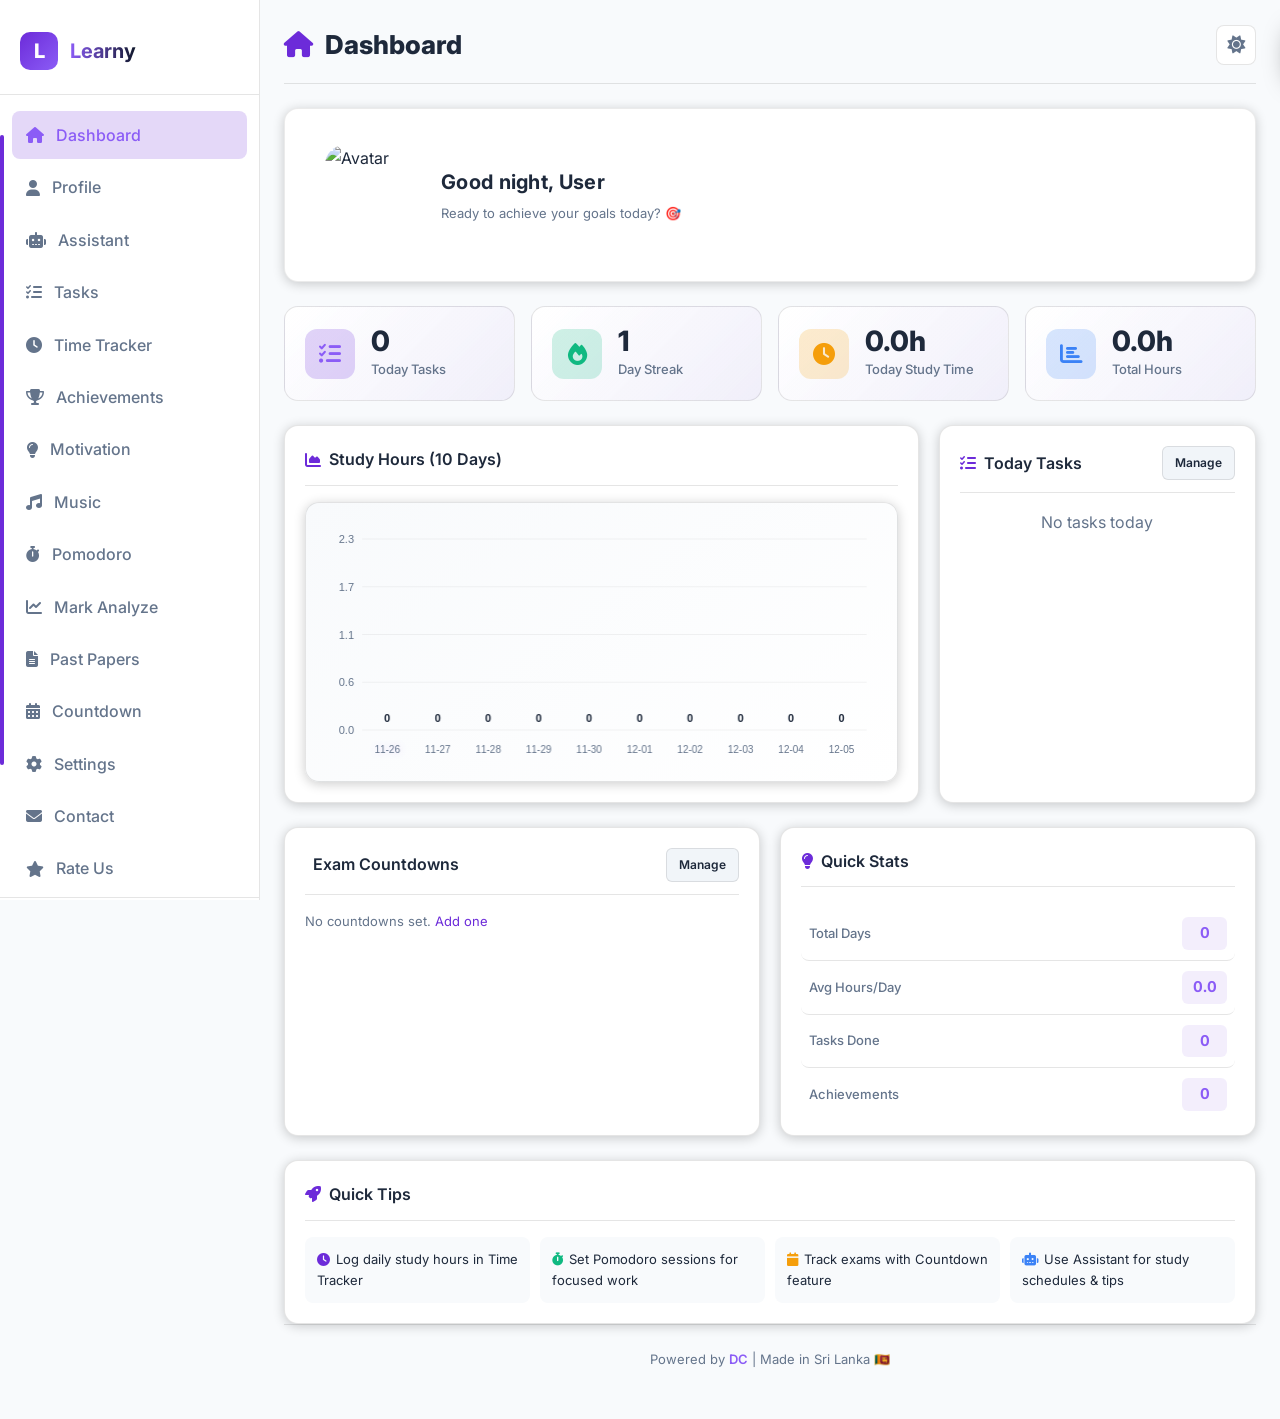
==== commit e9a51c64: "Update index.html" ====
--- a/index.html
+++ b/index.html
@@ -10,7 +10,6 @@
 </head>
 <body>
     <div class="app-container">
-        <!-- Sidebar -->
         <aside class="sidebar">
             <div class="sidebar-header">
                 <div class="sidebar-logo">L</div>
@@ -40,7 +39,6 @@
             </div>
         </aside>
 
-        <!-- Main Content -->
         <main class="main-content">
             <header class="page-header">
                 <button class="hamburger"><i class="fa fa-bars"></i></button>
@@ -50,149 +48,86 @@
                 </div>
             </header>
 
-            <!-- ✅ CLEAN WHITE GREETING BANNER -->
             <div class="greeting-banner card mb-3">
                 <div class="greeting-content">
                     <img id="dashboard-avatar" src="https://i.postimg.cc/QdPYLqrV/AIRetouch-20260412-135002012.png" alt="Avatar" class="greeting-avatar">
                     <div class="greeting-text-container">
                         <span id="greeting-full" class="greeting-full">Good morning, User</span>
-                        <span id="greeting-sub" class="greeting-sub">Ready to achieve your goals today? 🎯</span>
+                        <span id="greeting-sub" class="greeting-sub">Let's start learning 🎯</span>
                     </div>
                 </div>
             </div>
 
-            <!-- Stats Grid -->
             <div class="stats-grid">
                 <div class="stat-card">
                     <div class="stat-icon purple"><i class="fa fa-tasks"></i></div>
-                    <div class="stat-info">
-                        <h3 id="today-tasks-count">0</h3>
-                        <p>Today Tasks</p>
-                    </div>
+                    <div class="stat-info"><h3 id="today-tasks-count">0</h3><p>Today Tasks</p></div>
                 </div>
                 <div class="stat-card">
                     <div class="stat-icon green"><i class="fa fa-fire"></i></div>
-                    <div class="stat-info">
-                        <h3 id="day-streak">0</h3>
-                        <p>Day Streak</p>
-                    </div>
+                    <div class="stat-info"><h3 id="day-streak">0</h3><p>Day Streak</p></div>
                 </div>
                 <div class="stat-card">
                     <div class="stat-icon orange"><i class="fa fa-clock"></i></div>
-                    <div class="stat-info">
-                        <h3 id="today-study-time">0h</h3>
-                        <p>Today Study Time</p>
-                    </div>
+                    <div class="stat-info"><h3 id="today-study-time">0h</h3><p>Today Study Time</p></div>
                 </div>
                 <div class="stat-card">
                     <div class="stat-icon blue"><i class="fa fa-chart-bar"></i></div>
-                    <div class="stat-info">
-                        <h3 id="total-study-hours">0h</h3>
-                        <p>Total Hours</p>
-                    </div>
+                    <div class="stat-info"><h3 id="total-study-hours">0h</h3><p>Total Hours</p></div>
                 </div>
             </div>
 
-            <!-- Main Grid -->
             <div class="grid-2">
-                <!-- Study Chart -->
                 <div class="card">
-                    <div class="card-header">
-                        <h3 class="card-title"><i class="fa fa-chart-area"></i> Study Hours (10 Days)</h3>
-                    </div>
-                    <div class="chart-container">
-                        <canvas id="studyChart" class="chart-canvas"></canvas>
-                    </div>
+                    <div class="card-header"><h3 class="card-title"><i class="fa fa-chart-area"></i> Study Hours (10 Days)</h3></div>
+                    <div class="chart-container"><canvas id="studyChart" class="chart-canvas"></canvas></div>
                 </div>
-
-                <!-- Today Tasks -->
                 <div class="card">
                     <div class="card-header">
                         <h3 class="card-title"><i class="fa fa-list-check"></i> Today Tasks</h3>
                         <a href="tasks.html" class="btn btn-sm btn-secondary">Manage</a>
                     </div>
-                    <div id="today-tasks-list" class="task-list">
-                        <p style="color:var(--text-muted); text-align:center;">Loading...</p>
-                    </div>
+                    <div id="today-tasks-list" class="task-list"><p style="color:var(--text-muted);text-align:center;">Loading...</p></div>
                 </div>
             </div>
 
-            <!-- Secondary Grid -->
             <div class="grid-equal">
-                <!-- Exam Countdowns -->
                 <div class="card">
                     <div class="card-header">
                         <h3 class="card-title"><i class="fa fa-calendar-countdown"></i> Exam Countdowns</h3>
                         <a href="countdown.html" class="btn btn-sm btn-secondary">Manage</a>
                     </div>
                     <div id="dashboard-countdowns-list" class="dash-cd-list">
-                        <p style="color:var(--text-muted); font-size:13px;">No countdowns set. <a href="countdown.html" style="color:var(--primary);">Add one</a></p>
+                        <p style="color:var(--text-muted);font-size:13px;">No countdowns set. <a href="countdown.html" style="color:var(--primary);">Add one</a></p>
                     </div>
                 </div>
 
-               <!-- Quick Stats -->
-<div class="card">
-    <div class="card-header">
-        <h3 class="card-title"><i class="fa fa-lightbulb"></i> Quick Stats</h3>
-    </div>
-    <div class="quick-stats-list">
-        <div class="stat-row">
-            <span>Total Days</span>
-            <strong id="total-days">0</strong>
-        </div>
-        <div class="stat-row">
-            <span>Avg Hours/Day</span>
-            <strong id="avg-hours">0</strong>
-        </div>
-        <div class="stat-row">
-            <span>Tasks Done</span>
-            <strong id="total-done">0</strong>
-        </div>
-        <div class="stat-row">
-            <span>Achievements</span>
-            <strong id="achievement-count">0</strong>
-        </div>
-    </div>
-</div>
-            <!-- Quick Tips -->
+                <div class="card">
+                    <div class="card-header"><h3 class="card-title"><i class="fa fa-lightbulb"></i> Quick Stats</h3></div>
+                    <div class="quick-stats-list">
+                        <div class="stat-row"><span>Total Days</span><strong id="total-days">0</strong></div>
+                        <div class="stat-row"><span>Avg Hours/Day</span><strong id="avg-hours">0</strong></div>
+                        <div class="stat-row"><span>Tasks Done</span><strong id="total-done">0</strong></div>
+                        <div class="stat-row"><span>Achievements</span><strong id="achievement-count">0</strong></div>
+                    </div>
+                </div>
+            </div>
+
             <div class="card">
-                <div class="card-header">
-                    <h3 class="card-title"><i class="fa fa-rocket"></i> Quick Tips</h3>
-                </div>
-                <ul style="list-style:none; padding:0; margin:0; display:grid; gap:10px; grid-template-columns:repeat(auto-fit,minmax(200px,1fr));">
-                    <li style="padding:12px; background:var(--bg-dark); border-radius:8px; font-size:13px;">
-                        <i class="fa fa-clock" style="color:var(--primary); margin-right:6px;"></i>
-                        Log daily study hours in Time Tracker
-                    </li>
-                    <li style="padding:12px; background:var(--bg-dark); border-radius:8px; font-size:13px;">
-                        <i class="fa fa-stopwatch" style="color:var(--success); margin-right:6px;"></i>
-                        Set Pomodoro sessions for focused work
-                    </li>
-                    <li style="padding:12px; background:var(--bg-dark); border-radius:8px; font-size:13px;">
-                        <i class="fa fa-calendar" style="color:var(--warning); margin-right:6px;"></i>
-                        Track exams with Countdown feature
-                    </li>
-                    <li style="padding:12px; background:var(--bg-dark); border-radius:8px; font-size:13px;">
-                        <i class="fa fa-robot" style="color:var(--info); margin-right:6px;"></i>
-                        Use Assistant for study schedules & tips
-                    </li>
+                <div class="card-header"><h3 class="card-title"><i class="fa fa-rocket"></i> Quick Tips</h3></div>
+                <ul style="list-style:none;padding:0;margin:0;display:grid;gap:10px;grid-template-columns:repeat(auto-fit,minmax(200px,1fr));">
+                    <li style="padding:12px;background:var(--bg-dark);border-radius:8px;font-size:13px;"><i class="fa fa-clock" style="color:var(--primary);margin-right:6px;"></i>Log daily study hours in Time Tracker</li>
+                    <li style="padding:12px;background:var(--bg-dark);border-radius:8px;font-size:13px;"><i class="fa fa-stopwatch" style="color:var(--success);margin-right:6px;"></i>Set Pomodoro sessions for focused work</li>
+                    <li style="padding:12px;background:var(--bg-dark);border-radius:8px;font-size:13px;"><i class="fa fa-calendar" style="color:var(--warning);margin-right:6px;"></i>Track exams with Countdown feature</li>
+                    <li style="padding:12px;background:var(--bg-dark);border-radius:8px;font-size:13px;"><i class="fa fa-robot" style="color:var(--info);margin-right:6px;"></i>Use Assistant for study schedules & tips</li>
                 </ul>
             </div>
 
-            <!-- Footer -->
-            <footer class="site-footer">
-                Powered by <a href="contact.html">DC</a> | Made in Sri Lanka 🇱🇰
-            </footer>
+            <footer class="site-footer">Powered by <a href="contact.html">DC</a> | Made in Sri Lanka 🇱🇰</footer>
         </main>
-
         <div class="overlay"></div>
     </div>
-
-    <div id="notification-toast" class="notification">
-        <i class="fa fa-check-circle"></i>
-        <span>Notification</span>
-    </div>
-
+    <div id="notification-toast" class="notification"><i class="fa fa-check-circle"></i><span>Notification</span></div>
     <script src="script.js"></script>
 </body>
-</html>+</html>
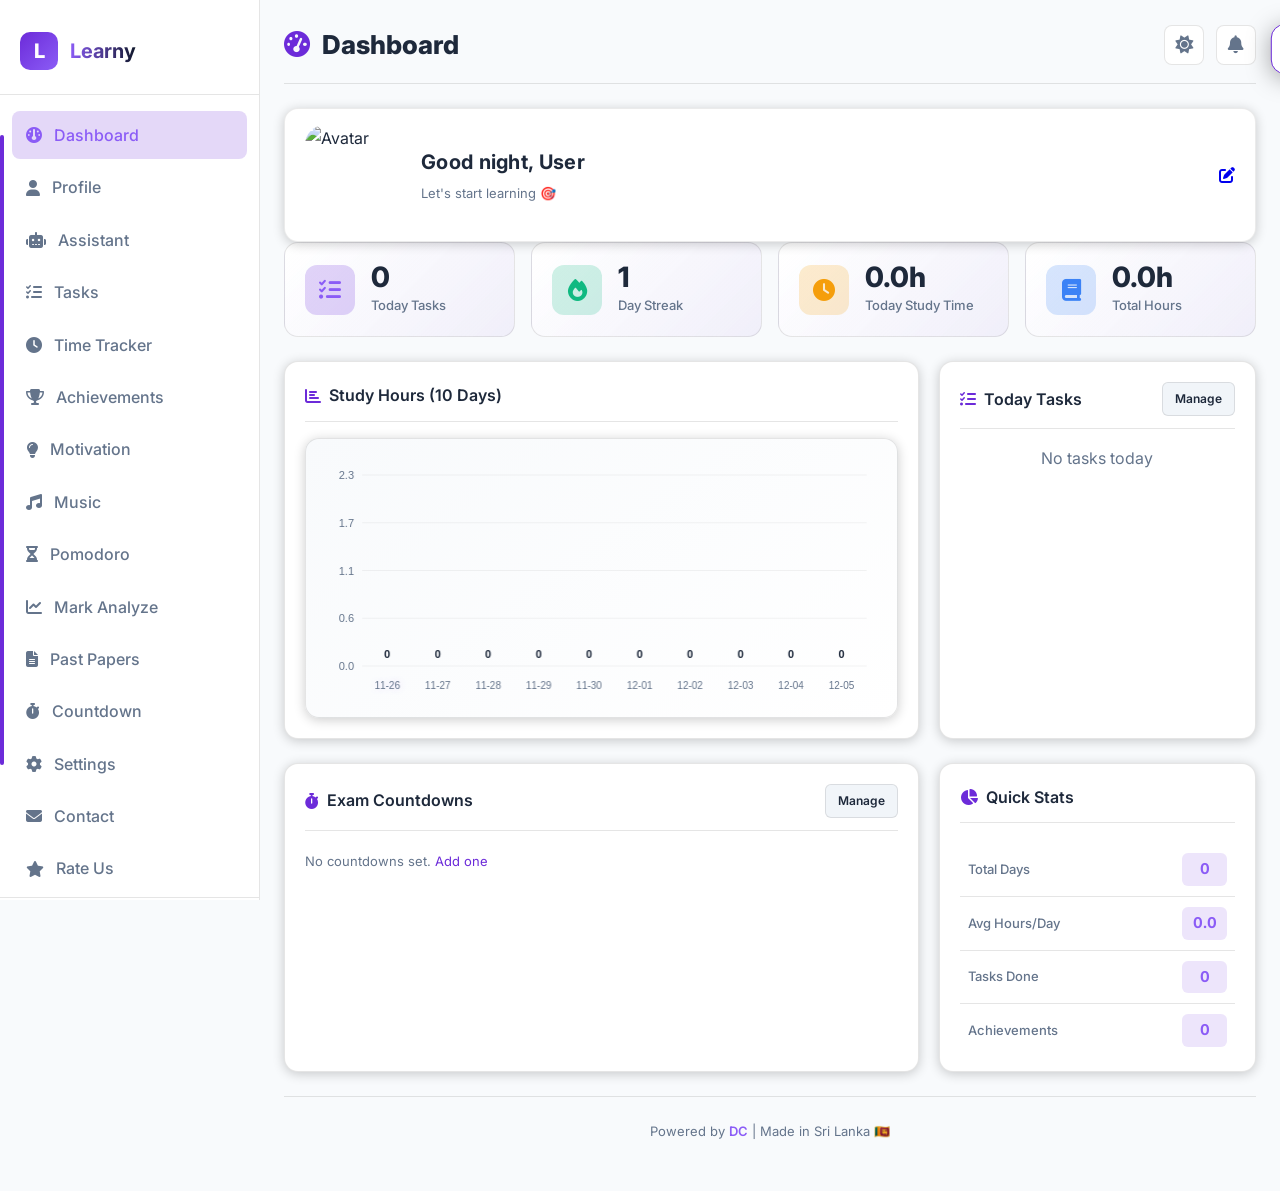
==== commit 4aef8600: "Update index.html" ====
--- a/index.html
+++ b/index.html
@@ -1,133 +1,142 @@
 <!DOCTYPE html>
 <html lang="en">
 <head>
-    <meta charset="UTF-8">
-    <meta name="viewport" content="width=device-width, initial-scale=1.0">
-    <title>Learny - Dashboard</title>
-    <link rel="stylesheet" href="style.css">
-    <link rel="stylesheet" href="https://cdnjs.cloudflare.com/ajax/libs/font-awesome/6.4.0/css/all.min.css">
-    <link href="https://fonts.googleapis.com/css2?family=Inter:wght@300;400;500;600;700;800&display=swap" rel="stylesheet">
+  <meta charset="UTF-8">
+  <meta name="viewport" content="width=device-width, initial-scale=1.0">
+  <title>Learny - Dashboard</title>
+  <link rel="stylesheet" href="style.css">
+  <link rel="stylesheet" href="https://cdnjs.cloudflare.com/ajax/libs/font-awesome/6.4.0/css/all.min.css">
+  <link href="https://fonts.googleapis.com/css2?family=Inter:wght@400;500;600;700;800;900&display=swap" rel="stylesheet">
 </head>
 <body>
-    <div class="app-container">
-        <aside class="sidebar">
-            <div class="sidebar-header">
-                <div class="sidebar-logo">L</div>
-                <span class="sidebar-title">Learny</span>
-            </div>
-            <nav class="nav-list">
-                <div class="nav-item active"><a href="index.html"><i class="fa fa-home"></i> Dashboard</a></div>
-                <div class="nav-item"><a href="profile.html"><i class="fa fa-user"></i> Profile</a></div>
-                <div class="nav-item"><a href="assistant.html"><i class="fa fa-robot"></i> Assistant</a></div>
-                <div class="nav-item"><a href="tasks.html"><i class="fa fa-tasks"></i> Tasks</a></div>
-                <div class="nav-item"><a href="time.html"><i class="fa fa-clock"></i> Time Tracker</a></div>
-                <div class="nav-item"><a href="achievements.html"><i class="fa fa-trophy"></i> Achievements</a></div>
-                <div class="nav-item"><a href="motivation.html"><i class="fa fa-lightbulb"></i> Motivation</a></div>
-                <div class="nav-item"><a href="music.html"><i class="fa fa-music"></i> Music</a></div>
-                <div class="nav-item"><a href="pomodoro.html"><i class="fa fa-stopwatch"></i> Pomodoro</a></div>
-                <div class="nav-item"><a href="mark.html"><i class="fa fa-chart-line"></i> Mark Analyze</a></div>
-                <div class="nav-item"><a href="pastpapers.html"><i class="fa fa-file-alt"></i> Past Papers</a></div>
-                <div class="nav-item"><a href="countdown.html"><i class="fa fa-calendar-alt"></i> Countdown</a></div>
-                <div class="nav-item"><a href="settings.html"><i class="fa fa-cog"></i> Settings</a></div>
-                <div class="nav-item"><a href="contact.html"><i class="fa fa-envelope"></i> Contact</a></div>
-                <div class="nav-item"><a href="rate.html"><i class="fa fa-star"></i> Rate Us</a></div>
-            </nav>
-            <div class="sidebar-welcome">
-                <p class="welcome-text" id="sidebar-username">Welcome, User!</p>
-                <div class="divider"></div>
-                <p>Stay focused & keep learning ✨</p>
-            </div>
-        </aside>
+  <div class="app-container">
+    <aside class="sidebar">
+      <div class="sidebar-header">
+        <div class="sidebar-logo">L</div>
+        <div class="sidebar-title">Learny</div>
+      </div>
+      <ul class="nav-list">
+        <li class="nav-item active"><a href="index.html"><i class="fa fa-dashboard"></i> Dashboard</a></li>
+        <li class="nav-item"><a href="profile.html"><i class="fa fa-user"></i> Profile</a></li>
+        <li class="nav-item"><a href="assistant.html"><i class="fa fa-robot"></i> Assistant</a></li>
+        <li class="nav-item"><a href="tasks.html"><i class="fa fa-tasks"></i> Tasks</a></li>
+        <li class="nav-item"><a href="time.html"><i class="fa fa-clock"></i> Time Tracker</a></li>
+        <li class="nav-item"><a href="achievements.html"><i class="fa fa-trophy"></i> Achievements</a></li>
+        <li class="nav-item"><a href="motivation.html"><i class="fa fa-lightbulb"></i> Motivation</a></li>
+        <li class="nav-item"><a href="music.html"><i class="fa fa-music"></i> Music</a></li>
+        <li class="nav-item"><a href="pomodoro.html"><i class="fa fa-hourglass-half"></i> Pomodoro</a></li>
+        <li class="nav-item"><a href="mark.html"><i class="fa fa-chart-line"></i> Mark Analyze</a></li>
+        <li class="nav-item"><a href="pastpapers.html"><i class="fa fa-file-alt"></i> Past Papers</a></li>
+        <li class="nav-item"><a href="countdown.html"><i class="fa fa-stopwatch"></i> Countdown</a></li>
+        <li class="nav-item"><a href="settings.html"><i class="fa fa-cog"></i> Settings</a></li>
+        <li class="nav-item"><a href="contact.html"><i class="fa fa-envelope"></i> Contact</a></li>
+        <li class="nav-item"><a href="rate.html"><i class="fa fa-star"></i> Rate Us</a></li>
+      </ul>
+      <div class="sidebar-welcome">
+        <p class="welcome-text" id="sidebar-username">Welcome, User!</p>
+        <div class="divider"></div>
+        <p>Stay focused & keep learning ✨</p>
+      </div>
+    </aside>
 
-        <main class="main-content">
-            <header class="page-header">
-                <button class="hamburger"><i class="fa fa-bars"></i></button>
-                <h1 class="page-title"><i class="fa fa-home"></i> Dashboard</h1>
-                <div class="header-actions">
-                    <button class="theme-toggle"><i class="fa fa-sun"></i></button>
-                </div>
-            </header>
+    <main class="main-content">
+      <header class="page-header">
+        <div style="display:flex;align-items:center;gap:12px;">
+          <button class="hamburger"><i class="fa fa-bars"></i></button>
+          <h1 class="page-title"><i class="fa fa-tachometer-alt"></i> Dashboard</h1>
+        </div>
+        <div class="header-actions">
+          <button class="theme-toggle" title="Toggle Theme"><i class="fa fa-moon"></i></button>
+          <button class="notif-btn" title="Notifications"><i class="fa fa-bell"></i></button>
+        </div>
+      </header>
 
-            <div class="greeting-banner card mb-3">
-                <div class="greeting-content">
-                    <img id="dashboard-avatar" src="https://i.postimg.cc/QdPYLqrV/AIRetouch-20260412-135002012.png" alt="Avatar" class="greeting-avatar">
-                    <div class="greeting-text-container">
-                        <span id="greeting-full" class="greeting-full">Good morning, User</span>
-                        <span id="greeting-sub" class="greeting-sub">Let's start learning 🎯</span>
-                    </div>
-                </div>
-            </div>
+      <section class="greeting-banner">
+        <div class="greeting-content">
+          <img id="dashboard-avatar" src="https://i.postimg.cc/QdPYLqrV/AIRetouch-20260412-135002012.png" alt="Avatar" class="greeting-avatar">
+          <div class="greeting-text-container">
+            <div id="greeting-full" class="greeting-full">Good morning, User</div>
+            <div id="greeting-sub" class="greeting-sub">Let's start learning 🎯</div>
+          </div>
+          <!-- ✅ Edit Icon: Visible until profile is opened -->
+          <a href="profile.html" id="greeting-edit-icon" class="greeting-edit-btn" title="Edit Profile"><i class="fa fa-edit"></i></a>
+        </div>
+      </section>
 
-            <div class="stats-grid">
-                <div class="stat-card">
-                    <div class="stat-icon purple"><i class="fa fa-tasks"></i></div>
-                    <div class="stat-info"><h3 id="today-tasks-count">0</h3><p>Today Tasks</p></div>
-                </div>
-                <div class="stat-card">
-                    <div class="stat-icon green"><i class="fa fa-fire"></i></div>
-                    <div class="stat-info"><h3 id="day-streak">0</h3><p>Day Streak</p></div>
-                </div>
-                <div class="stat-card">
-                    <div class="stat-icon orange"><i class="fa fa-clock"></i></div>
-                    <div class="stat-info"><h3 id="today-study-time">0h</h3><p>Today Study Time</p></div>
-                </div>
-                <div class="stat-card">
-                    <div class="stat-icon blue"><i class="fa fa-chart-bar"></i></div>
-                    <div class="stat-info"><h3 id="total-study-hours">0h</h3><p>Total Hours</p></div>
-                </div>
-            </div>
+      <section class="stats-grid" id="dashboard-stats">
+        <div class="stat-card">
+          <div class="stat-icon purple"><i class="fa fa-tasks"></i></div>
+          <div class="stat-info"><h3 id="today-tasks-count">0</h3><p>Today Tasks</p></div>
+        </div>
+        <div class="stat-card">
+          <div class="stat-icon green"><i class="fa fa-fire"></i></div>
+          <div class="stat-info"><h3 id="day-streak">0</h3><p>Day Streak</p></div>
+        </div>
+        <div class="stat-card">
+          <div class="stat-icon orange"><i class="fa fa-clock"></i></div>
+          <div class="stat-info"><h3 id="today-study-time">0h</h3><p>Today Study Time</p></div>
+        </div>
+        <div class="stat-card stat-mobile-hide">
+          <div class="stat-icon blue"><i class="fa fa-book"></i></div>
+          <div class="stat-info"><h3 id="total-study-hours">0h</h3><p>Total Hours</p></div>
+        </div>
+      </section>
 
-            <div class="grid-2">
-                <div class="card">
-                    <div class="card-header"><h3 class="card-title"><i class="fa fa-chart-area"></i> Study Hours (10 Days)</h3></div>
-                    <div class="chart-container"><canvas id="studyChart" class="chart-canvas"></canvas></div>
-                </div>
-                <div class="card">
-                    <div class="card-header">
-                        <h3 class="card-title"><i class="fa fa-list-check"></i> Today Tasks</h3>
-                        <a href="tasks.html" class="btn btn-sm btn-secondary">Manage</a>
-                    </div>
-                    <div id="today-tasks-list" class="task-list"><p style="color:var(--text-muted);text-align:center;">Loading...</p></div>
-                </div>
-            </div>
+      <div class="grid-2">
+        <div class="card">
+          <div class="card-header">
+            <h3 class="card-title"><i class="fa fa-chart-bar"></i> Study Hours (10 Days)</h3>
+          </div>
+          <div class="chart-container">
+            <canvas id="studyChart" class="chart-canvas"></canvas>
+          </div>
+        </div>
+        <div class="card">
+          <div class="card-header">
+            <h3 class="card-title"><i class="fa fa-list-check"></i> Today Tasks</h3>
+            <a href="tasks.html" class="btn btn-sm btn-secondary">Manage</a>
+          </div>
+          <div id="today-tasks-list" class="task-list">
+            <p style="text-align:center;color:var(--text-muted);padding:20px;">Loading...</p>
+          </div>
+        </div>
+      </div>
 
-            <div class="grid-equal">
-                <div class="card">
-                    <div class="card-header">
-                        <h3 class="card-title"><i class="fa fa-calendar-countdown"></i> Exam Countdowns</h3>
-                        <a href="countdown.html" class="btn btn-sm btn-secondary">Manage</a>
-                    </div>
-                    <div id="dashboard-countdowns-list" class="dash-cd-list">
-                        <p style="color:var(--text-muted);font-size:13px;">No countdowns set. <a href="countdown.html" style="color:var(--primary);">Add one</a></p>
-                    </div>
-                </div>
+      <div class="grid-2">
+        <div class="card">
+          <div class="card-header">
+            <h3 class="card-title"><i class="fa fa-stopwatch"></i> Exam Countdowns</h3>
+            <a href="countdown.html" class="btn btn-sm btn-secondary">Manage</a>
+          </div>
+          <div id="dashboard-countdowns-list" class="quick-stats-list">
+            <p style="text-align:center;color:var(--text-muted);padding:10px;">No countdowns set. <a href="countdown.html" style="color:var(--primary-light);">Add one</a></p>
+          </div>
+        </div>
+        <div class="card">
+          <div class="card-header">
+            <h3 class="card-title"><i class="fa fa-chart-pie"></i> Quick Stats</h3>
+          </div>
+          <div class="quick-stats-list">
+            <div class="stat-row"><span>Total Days</span><strong id="total-days">0</strong></div>
+            <div class="stat-row"><span>Avg Hours/Day</span><strong id="avg-hours">0</strong></div>
+            <div class="stat-row"><span>Tasks Done</span><strong id="total-done">0</strong></div>
+            <div class="stat-row"><span>Achievements</span><strong id="achievement-count">0</strong></div>
+          </div>
+        </div>
+      </div>
 
-                <div class="card">
-                    <div class="card-header"><h3 class="card-title"><i class="fa fa-lightbulb"></i> Quick Stats</h3></div>
-                    <div class="quick-stats-list">
-                        <div class="stat-row"><span>Total Days</span><strong id="total-days">0</strong></div>
-                        <div class="stat-row"><span>Avg Hours/Day</span><strong id="avg-hours">0</strong></div>
-                        <div class="stat-row"><span>Tasks Done</span><strong id="total-done">0</strong></div>
-                        <div class="stat-row"><span>Achievements</span><strong id="achievement-count">0</strong></div>
-                    </div>
-                </div>
-            </div>
+      <footer class="site-footer">
+        <p>Powered by <a href="contact.html">DC</a> | Made in Sri Lanka 🇱🇰</p>
+      </footer>
+    </main>
 
-            <div class="card">
-                <div class="card-header"><h3 class="card-title"><i class="fa fa-rocket"></i> Quick Tips</h3></div>
-                <ul style="list-style:none;padding:0;margin:0;display:grid;gap:10px;grid-template-columns:repeat(auto-fit,minmax(200px,1fr));">
-                    <li style="padding:12px;background:var(--bg-dark);border-radius:8px;font-size:13px;"><i class="fa fa-clock" style="color:var(--primary);margin-right:6px;"></i>Log daily study hours in Time Tracker</li>
-                    <li style="padding:12px;background:var(--bg-dark);border-radius:8px;font-size:13px;"><i class="fa fa-stopwatch" style="color:var(--success);margin-right:6px;"></i>Set Pomodoro sessions for focused work</li>
-                    <li style="padding:12px;background:var(--bg-dark);border-radius:8px;font-size:13px;"><i class="fa fa-calendar" style="color:var(--warning);margin-right:6px;"></i>Track exams with Countdown feature</li>
-                    <li style="padding:12px;background:var(--bg-dark);border-radius:8px;font-size:13px;"><i class="fa fa-robot" style="color:var(--info);margin-right:6px;"></i>Use Assistant for study schedules & tips</li>
-                </ul>
-            </div>
+    <div class="overlay"></div>
+  </div>
 
-            <footer class="site-footer">Powered by <a href="contact.html">DC</a> | Made in Sri Lanka 🇱🇰</footer>
-        </main>
-        <div class="overlay"></div>
-    </div>
-    <div id="notification-toast" class="notification"><i class="fa fa-check-circle"></i><span>Notification</span></div>
-    <script src="script.js"></script>
+  <div id="notification-toast" class="notification"><i class="fa fa-check-circle"></i><span></span></div>
+
+  <script src="https://cdnjs.cloudflare.com/ajax/libs/jspdf/2.5.1/jspdf.umd.min.js"></script>
+  <script src="https://cdnjs.cloudflare.com/ajax/libs/jspdf-autotable/3.5.28/jspdf.plugin.autotable.min.js"></script>
+  <script src="script.js"></script>
 </body>
 </html>
--- a/style.css
+++ b/style.css
@@ -23,411 +23,2260 @@
   --transition: 0.3s cubic-bezier(0.4, 0, 0.2, 1);
 }
 
-* { margin: 0; padding: 0; box-sizing: border-box; font-family: 'Inter', 'Segoe UI', Tahoma, Geneva, Verdana, sans-serif; }
-html { scroll-behavior: smooth; }
-body { background: var(--bg-dark); color: var(--text-main); line-height: 1.65; overflow-x: hidden; transition: background var(--transition), color var(--transition); }
-a, .btn { text-decoration: none !important; }
-a:hover { opacity: 0.9; }
+* {
+  margin: 0;
+  padding: 0;
+  box-sizing: border-box;
+  font-family: 'Inter', 'Segoe UI', Tahoma, Geneva, Verdana, sans-serif;
+}
+
+html {
+  scroll-behavior: smooth;
+}
+
+body {
+  background: var(--bg-dark);
+  color: var(--text-main);
+  line-height: 1.65;
+  overflow-x: hidden;
+  transition: background var(--transition), color var(--transition);
+}
+
+a, .btn {
+  text-decoration: none !important;
+}
+
+a:hover {
+  opacity: 0.9;
+}
 
 /* ========================================
    SCROLLBAR - NEUTRAL BG COLOR
    ======================================== */
-::-webkit-scrollbar { width: 8px; }
-::-webkit-scrollbar-track { background: var(--bg-dark); }
-::-webkit-scrollbar-thumb { background: var(--bg-card-hover); border-radius: 8px; }
-::-webkit-scrollbar-thumb:hover { background: var(--primary); }
-* { scrollbar-width: thin; scrollbar-color: var(--bg-card-hover) var(--bg-dark); }
-
-::selection { background: var(--primary); color: #fff; }
-.app-container { display: flex; min-height: 100vh; }
-.sidebar { position: fixed; top: 0; left: 0; width: 260px; height: 100vh; background: var(--bg-card); border-right: 1px solid var(--border); padding: 16px 0; overflow-y: auto; z-index: 1000; transition: transform var(--transition), background var(--transition); }
-.sidebar-header { padding: 16px 20px 24px; display: flex; align-items: center; gap: 12px; border-bottom: 1px solid var(--border); margin-bottom: 16px; }
-.sidebar-logo { width: 38px; height: 38px; border-radius: 10px; background: linear-gradient(135deg, var(--primary), var(--primary-light)); display: flex; align-items: center; justify-content: center; font-weight: 800; font-size: 20px; color: #fff; }
-.sidebar-title { font-size: 20px; font-weight: 700; background: linear-gradient(to right, var(--primary-light), var(--text-bright)); -webkit-background-clip: text; -webkit-text-fill-color: transparent; background-clip: text; }
-.nav-list { list-style: none; padding: 0 12px; } 
-.nav-item a { display: flex; align-items: center; gap: 12px; padding: 11px 14px; border-radius: var(--radius-sm); color: var(--text-muted); text-decoration: none; transition: all var(--transition); margin-bottom: 4px; font-weight: 500; }
-.nav-item a:hover, .nav-item.active a { background: rgba(108, 43, 217, 0.18); color: var(--primary-light); }
-.nav-item.active a::before { content: ''; position: absolute; left: 0; top: 50%; transform: translateY(-50%); width: 4px; height: 70%; background: var(--primary); border-radius: 2px; }
-.sidebar-welcome { margin-top: auto; padding: 24px 20px 16px; border-top: 1px solid var(--border); text-align: center; }
-.sidebar-welcome p { color: var(--text-muted); font-size: 13px; margin-bottom: 8px; }
-.sidebar-welcome .welcome-text { font-size: 18px; font-weight: 700; color: var(--primary-light); margin-bottom: 12px; }
-.sidebar-welcome .divider { height: 2px; background: linear-gradient(to right, transparent, var(--primary), transparent); margin-bottom: 10px; }
-.main-content { flex: 1; margin-left: 260px; padding: 24px; min-height: 100vh; display: flex; flex-direction: column; transition: margin var(--transition); }
-.page-header { display: flex; justify-content: space-between; align-items: center; margin-bottom: 24px; padding-bottom: 16px; border-bottom: 1px solid var(--border); }
-.page-title { font-size: 26px; font-weight: 800; display: flex; align-items: center; gap: 12px; }
-.page-title i { color: var(--primary); }
-.hamburger { display: none; font-size: 24px; background: none; border: none; color: var(--text-main); cursor: pointer; padding: 8px; border-radius: var(--radius-sm); transition: background var(--transition); }
-.hamburger:hover { background: var(--bg-card); }
-.header-actions { display: flex; gap: 12px; align-items: center; }
-.theme-toggle, .notif-btn { background: var(--bg-card); border: 1px solid var(--border); color: var(--text-muted); width: 40px; height: 40px; border-radius: var(--radius-sm); cursor: pointer; transition: all var(--transition); display: flex; align-items: center; justify-content: center; font-size: 18px; }
-.theme-toggle:hover, .notif-btn:hover { background: var(--primary); color: #fff; border-color: var(--primary); }
-.card { background: var(--bg-card); border-radius: var(--radius); padding: 20px; border: 1px solid var(--border); box-shadow: var(--shadow-sm); transition: all var(--transition); }
-.card:hover { box-shadow: var(--shadow); transform: translateY(-2px); }
-.card-header { display: flex; align-items: center; justify-content: space-between; margin-bottom: 16px; padding-bottom: 12px; border-bottom: 1px solid var(--border); }
-.card-title { font-size: 16px; font-weight: 600; display: flex; align-items: center; gap: 8px; }
-.card-title i { color: var(--primary); }
-.stats-grid { display: grid; grid-template-columns: repeat(auto-fit, minmax(220px, 1fr)); gap: 16px; margin-bottom: 24px; }
-.stat-card { background: linear-gradient(135deg, var(--bg-card) 0%, rgba(108, 43, 217, 0.05) 100%); border-radius: var(--radius); padding: 20px; border: 1px solid var(--border); display: flex; align-items: center; gap: 16px; transition: all var(--transition); }
-.stat-card:hover { transform: translateY(-4px); box-shadow: var(--shadow); border-color: var(--primary); }
-.stat-icon { width: 50px; height: 50px; border-radius: 12px; display: flex; align-items: center; justify-content: center; font-size: 22px; flex-shrink: 0; }
-.stat-icon.purple { background: rgba(108, 43, 217, 0.2); color: var(--primary-light); }
-.stat-icon.green { background: rgba(16, 185, 129, 0.2); color: var(--success); }
-.stat-icon.orange { background: rgba(245, 158, 11, 0.2); color: var(--warning); }
-.stat-icon.blue { background: rgba(59, 130, 246, 0.2); color: var(--info); }
-.stat-icon.red { background: rgba(239, 68, 68, 0.2); color: var(--danger); }
-.stat-info h3 { font-size: 28px; font-weight: 800; margin-bottom: 4px; line-height: 1; }
-.stat-info p { color: var(--text-muted); font-size: 13px; font-weight: 500; }
-.grid-2 { display: grid; grid-template-columns: 2fr 1fr; gap: 20px; margin-bottom: 24px; }
-.grid-equal { display: grid; grid-template-columns: repeat(auto-fit, minmax(300px, 1fr)); gap: 20px; margin-bottom: 24px; }
-.btn { padding: 10px 18px; border-radius: var(--radius-sm); border: none; cursor: pointer; font-weight: 600; font-size: 14px; display: inline-flex; align-items: center; gap: 8px; transition: all var(--transition); }
-.btn-primary { background: linear-gradient(135deg, var(--primary), var(--primary-light)); color: #fff; }
-.btn-primary:hover { opacity: 0.9; transform: translateY(-1px); box-shadow: 0 4px 16px rgba(108, 43, 217, 0.4); }
-.btn-secondary { background: var(--bg-card-hover); color: var(--text-main); border: 1px solid var(--border); }
-.btn-success { background: var(--success); color: #fff; }
-.btn-danger { background: var(--danger); color: #fff; }
-.btn-warning { background: var(--warning); color: #000; }
-.btn-info { background: var(--info); color: #fff; }
-.btn-sm { padding: 6px 12px; font-size: 12px; border-radius: 6px; }
-.btn-lg { padding: 14px 24px; font-size: 16px; border-radius: 12px; }
-.form-group { margin-bottom: 16px; }
-.form-group label { display: block; margin-bottom: 6px; font-weight: 500; font-size: 14px; color: var(--text-muted); }
-.form-control { width: 100%; padding: 12px 14px; background: var(--bg-dark); border: 1px solid var(--border); border-radius: var(--radius-sm); color: var(--text-main); font-size: 14px; transition: border-color var(--transition), box-shadow var(--transition); }
-.form-control:focus { outline: none; border-color: var(--primary); box-shadow: 0 0 0 3px rgba(108, 43, 217, 0.25); }
-select.form-control { appearance: none; background-image: url("data:image/svg+xml,%3Csvg xmlns='http://www.w3.org/2000/svg' width='12' height='12' viewBox='0 0 12 12'%3E%3Cpath fill='%2394a3b8' d='M6 8L1 3h10z'/%3E%3C/svg%3E"); background-repeat: no-repeat; background-position: right 12px center; }
-.task-list { max-height: 320px; overflow-y: auto; }
-.task-item { display: flex; align-items: center; gap: 12px; padding: 12px; background: var(--bg-dark); border-radius: var(--radius-sm); margin-bottom: 8px; border: 1px solid var(--border); transition: all var(--transition); animation: fadeIn 0.3s ease; }
-.task-item:hover { border-color: var(--primary); }
-.task-item.done { opacity: 0.5; text-decoration: line-through; }
-.task-check { width: 20px; height: 20px; border-radius: 50%; border: 2px solid var(--primary); cursor: pointer; display: flex; align-items: center; justify-content: center; transition: all var(--transition); flex-shrink: 0; }
-.task-check.checked { background: var(--primary); color: #fff; }
-.task-text { flex: 1; font-size: 14px; }
-.task-time { color: var(--warning); font-size: 12px; font-weight: 600; display: flex; align-items: center; gap: 4px; }
-.task-delete { background: none; border: none; color: var(--danger); cursor: pointer; font-size: 16px; opacity: 0.5; transition: opacity var(--transition); }
-.task-delete:hover { opacity: 1; }
-.progress-container { background: var(--bg-dark); border-radius: 12px; height: 14px; overflow: hidden; margin-top: 8px; }
-.progress-bar { height: 100%; background: linear-gradient(90deg, var(--primary), var(--primary-light)); border-radius: 12px; transition: width 0.5s cubic-bezier(0.4, 0, 0.2, 1); }
-.table-responsive { overflow-x: auto; }
-.data-table { width: 100%; border-collapse: collapse; }
-.data-table th, .data-table td { padding: 12px 16px; text-align: left; border-bottom: 1px solid var(--border); font-size: 14px; }
-.data-table th { color: var(--text-muted); font-weight: 600; background: var(--bg-dark); }
-.data-table tr:hover td { background: var(--bg-card-hover); }
-.chart-container { width: 100%; height: 280px; position: relative; background: linear-gradient(145deg, var(--bg-dark), var(--bg-card)); border-radius: var(--radius); padding: 16px; border: 1px solid var(--border); box-shadow: var(--shadow-sm); }
-.chart-canvas { width: 100% !important; height: 100% !important; }
-.calendar-grid { display: grid; grid-template-columns: repeat(7, 1fr); gap: 6px; }
-.cal-day { aspect-ratio: 1; display: flex; flex-direction: column; align-items: center; justify-content: center; border-radius: 8px; font-size: 12px; cursor: pointer; transition: all var(--transition); background: var(--bg-dark); color: var(--text-muted); font-weight: 500; padding: 4px; }
-.cal-date-num { font-weight: 700; font-size: 14px; line-height: 1; }
-.cal-hours { font-size: 10px; font-weight: 600; margin-top: 2px; color: var(--primary-light); }
-.cal-day:hover { background: var(--primary); color: #fff; }
-.cal-day.has-data { background: rgba(108, 43, 217, 0.3); color: var(--text-main); border: 1px solid var(--primary); }
-.cal-day.today { background: var(--primary); color: #fff; }
-.cal-day.today .cal-hours { color: #fff !important; }
-.cal-header { font-weight: 600; color: var(--text-muted); font-size: 12px; text-align: center; padding: 8px 0; }
-.pomodoro-display { font-size: 72px; font-weight: 900; text-align: center; padding: 32px; background: var(--bg-dark); border-radius: 24px; margin-bottom: 24px; font-variant-numeric: tabular-nums; letter-spacing: 2px; position: relative; overflow: hidden; }
-.pomodoro-display::before { content: ''; position: absolute; inset: 0; background: radial-gradient(circle, rgba(108, 43, 217, 0.1) 0%, transparent 70%); }
-.pomodoro-status { text-align: center; font-size: 16px; color: var(--text-muted); margin-bottom: 16px; font-weight: 500; text-transform: uppercase; letter-spacing: 1px; }
-.pomodoro-controls { display: flex; justify-content: center; gap: 12px; margin-bottom: 24px; }
-.session-count { text-align: center; display: flex; align-items: center; justify-content: center; gap: 8px; padding: 12px; background: var(--bg-dark); border-radius: var(--radius-sm); font-weight: 600; }
-.session-count i { color: var(--warning); }
-.music-player { background: linear-gradient(135deg, var(--bg-card) 0%, rgba(108, 43, 217, 0.1) 100%); border-radius: var(--radius); padding: 24px; text-align: center; border: 1px solid var(--border); }
-.album-art { width: 160px; height: 160px; border-radius: 24px; background: linear-gradient(135deg, var(--primary), var(--primary-light)); margin: 0 auto 16px; display: flex; align-items: center; justify-content: center; font-size: 48px; color: #fff; animation: pulse 2s infinite; }
-.player-controls { display: flex; align-items: center; justify-content: center; gap: 16px; margin: 16px 0; }
-.player-btn { width: 48px; height: 48px; border-radius: 50%; background: var(--bg-dark); border: 1px solid var(--border); color: var(--text-main); display: flex; align-items: center; justify-content: center; cursor: pointer; transition: all var(--transition); font-size: 18px; }
-.player-btn:hover { background: var(--primary); color: #fff; transform: scale(1.05); }
-.player-btn.play-btn { width: 64px; height: 64px; font-size: 24px; }
-.progress-seek { width: 100%; height: 6px; background: var(--bg-dark); border-radius: 3px; cursor: pointer; margin: 12px 0; position: relative; }
-.progress-fill { height: 100%; background: var(--primary); border-radius: 3px; width: 0; transition: width 0.1s linear; }
-.time-display { display: flex; justify-content: space-between; font-size: 12px; color: var(--text-muted); margin-bottom: 8px; }
-.playlist-item { display: flex; align-items: center; gap: 12px; padding: 12px; background: var(--bg-dark); border-radius: var(--radius-sm); margin-bottom: 8px; cursor: pointer; transition: all var(--transition); border: 1px solid transparent; }
-.playlist-item:hover, .playlist-item.active { border-color: var(--primary); background: rgba(108, 43, 217, 0.1); }
-.playlist-item.active { background: rgba(108, 43, 217, 0.2); }
-.playlist-num { width: 28px; height: 28px; border-radius: 50%; background: var(--primary); color: #fff; display: flex; align-items: center; justify-content: center; font-size: 12px; font-weight: 700; }
-.playlist-info { flex: 1; }
-.playlist-name { font-weight: 600; font-size: 14px; }
-.playlist-duration { font-size: 12px; color: var(--text-muted); }
-.badge-container { display: flex; gap: 16px; justify-content: center; flex-wrap: wrap; }
-.badge { width: 120px; height: 140px; background: var(--bg-dark); border-radius: 16px; display: flex; flex-direction: column; align-items: center; justify-content: center; gap: 8px; border: 2px solid var(--border); transition: all var(--transition); position: relative; overflow: hidden; }
-.badge.earned { border-color: var(--primary); animation: badgeEarn 0.6s cubic-bezier(0.4, 0, 0.2, 1); }
-.badge.bronze { border-color: #cd7f32; }
-.badge.silver { border-color: #c0c0c0; }
-.badge.golden { border-color: #ffd700; }
-.badge-icon { font-size: 40px; }
-.badge.bronze .badge-icon { color: #cd7f32; }
-.badge.silver .badge-icon { color: #c0c0c0; }
-.badge.golden .badge-icon { color: #ffd700; }
-.badge-name { font-size: 14px; font-weight: 700; }
-.badge-desc { font-size: 11px; color: var(--text-muted); text-align: center; }
-.motivation-grid { display: grid; grid-template-columns: repeat(auto-fill, minmax(320px, 1fr)); gap: 20px; padding-bottom: 24px; }
-.quote-card { background: var(--bg-card); border: 1px solid var(--border); border-radius: var(--radius); padding: 28px 24px; text-align: center; position: relative; overflow: hidden; transition: all var(--transition); box-shadow: var(--shadow-sm); }
-.quote-card:hover { transform: translateY(-6px); box-shadow: var(--shadow); border-color: var(--primary); }
-.quote-card::before { content: ''; position: absolute; top: 0; left: 0; right: 0; height: 4px; background: linear-gradient(90deg, var(--primary), var(--primary-light)); }
-.quote-text { font-size: 18px; font-style: italic; line-height: 1.6; margin-bottom: 16px; color: var(--text-main); position: relative; }
-.quote-text::before { content: '\201C'; font-size: 48px; color: var(--primary); opacity: 0.3; position: absolute; top: -24px; left: -12px; font-family: serif; }
-.quote-author { color: var(--primary-light); font-weight: 600; font-size: 14px; margin-bottom: 14px; }
-.quote-sinhala { font-size: 15px; color: var(--text-muted); line-height: 1.6; margin-bottom: 16px; opacity: 0; max-height: 0; overflow: hidden; transition: all 0.4s cubic-bezier(0.4, 0, 0.2, 1); background: rgba(108, 43, 217, 0.05); padding: 0 12px; border-radius: var(--radius-sm); }
-.quote-sinhala.show { opacity: 1; max-height: 300px; padding: 12px; margin-top: 8px; margin-bottom: 12px; }
-.translate-btn { margin-top: 4px; background: transparent; border: 1px solid var(--border); color: var(--text-muted); padding: 7px 16px; border-radius: 20px; cursor: pointer; font-size: 12px; transition: all var(--transition); display: inline-flex; align-items: center; gap: 6px; }
-.translate-btn:hover { background: var(--primary); color: #fff; border-color: var(--primary); }
-.fade-in-anim { animation: fadeInQuote 0.5s ease forwards; opacity: 0; }
-@keyframes fadeInQuote { from { opacity: 0; transform: translateY(15px); } to { opacity: 1; transform: translateY(0); } }
-.countdown-display { display: grid; grid-template-columns: repeat(4, 1fr); gap: 12px; margin: 24px 0; }
-.countdown-box { background: var(--bg-dark); border-radius: 16px; padding: 20px; text-align: center; border: 1px solid var(--border); }
-.countdown-value { font-size: 36px; font-weight: 800; background: linear-gradient(135deg, var(--primary), var(--primary-light)); -webkit-background-clip: text; -webkit-text-fill-color: transparent; background-clip: text; line-height: 1.1; }
-.countdown-label { font-size: 12px; color: var(--text-muted); text-transform: uppercase; letter-spacing: 1px; margin-top: 6px; }
-.paper-link { display: flex; align-items: center; gap: 16px; padding: 20px; background: var(--bg-dark); border-radius: var(--radius); border: 1px solid var(--border); text-decoration: none; color: var(--text-main); transition: all var(--transition); margin-bottom: 12px; }
-.paper-link:hover { border-color: var(--primary); transform: translateY(-3px); box-shadow: var(--shadow); }
-.paper-icon { width: 56px; height: 56px; border-radius: 14px; background: rgba(59, 130, 246, 0.2); display: flex; align-items: center; justify-content: center; font-size: 24px; color: var(--info); }
-.paper-info h3 { font-size: 16px; margin-bottom: 4px; }
-.paper-info p { font-size: 13px; color: var(--text-muted); }
-.theme-grid { display: grid; grid-template-columns: repeat(5, 1fr); gap: 12px; margin: 16px 0; }
-.theme-option { padding: 12px; border-radius: 12px; border: 2px solid var(--border); background: var(--bg-dark); cursor: pointer; transition: all var(--transition); text-align: center; }
-.theme-option.active { border-color: var(--primary); background: rgba(108, 43, 217, 0.2); }
-.theme-preview { width: 28px; height: 28px; border-radius: 50%; margin: 0 auto 6px; }
-.theme-name { font-size: 11px; font-weight: 600; color: var(--text-muted); }
-.contact-card { display: flex; gap: 20px; align-items: flex-start; padding: 24px; background: var(--bg-dark); border-radius: var(--radius); border: 1px solid var(--border); margin-bottom: 16px; }
-.contact-avatar { width: 80px; height: 80px; border-radius: 50%; background: linear-gradient(135deg, var(--primary), var(--primary-light)); display: flex; align-items: center; justify-content: center; font-size: 32px; color: #fff; flex-shrink: 0; }
-.social-links { display: flex; gap: 12px; margin-top: 12px; }
-.social-link { width: 40px; height: 40px; border-radius: 10px; background: var(--bg-card); border: 1px solid var(--border); display: flex; align-items: center; justify-content: center; color: var(--text-muted); text-decoration: none; transition: all var(--transition); }
-.social-link:hover { background: var(--primary); color: #fff; border-color: var(--primary); transform: translateY(-2px); }
-.stars-container { display: flex; gap: 12px; justify-content: center; margin: 24px 0; }
-.star-btn { background: none; border: none; color: var(--text-muted); font-size: 36px; cursor: pointer; transition: all var(--transition); padding: 4px; }
-.star-btn:hover, .star-btn.active { color: var(--warning); transform: scale(1.2); }
-.faq-item { background: var(--bg-dark); border-radius: var(--radius-sm); margin-bottom: 8px; border: 1px solid var(--border); overflow: hidden; }
-.faq-question { padding: 16px 20px; display: flex; align-items: center; justify-content: space-between; cursor: pointer; font-weight: 600; transition: background var(--transition); }
-.faq-question:hover { background: var(--bg-card-hover); }
-.faq-answer { max-height: 0; overflow: hidden; transition: max-height 0.3s cubic-bezier(0.4, 0, 0.2, 1), padding 0.3s; padding: 0 20px; color: var(--text-muted); font-size: 14px; line-height: 1.7; }
-.faq-item.open .faq-answer { max-height: 200px; padding: 0 20px 16px; }
-.faq-item.open .faq-toggle { transform: rotate(180deg); }
-.chat-container { height: 500px; display: flex; flex-direction: column; background: var(--bg-dark); border-radius: var(--radius); border: 1px solid var(--border); overflow: hidden; }
-.chat-messages { flex: 1; overflow-y: auto; padding: 20px; display: flex; flex-direction: column; gap: 12px; }
-.message { max-width: 80%; padding: 12px 16px; border-radius: 16px; font-size: 14px; line-height: 1.5; animation: messageSlide 0.3s ease; }
-.message.bot { background: var(--bg-card); align-self: flex-start; border-bottom-left-radius: 4px; }
-.message.user { background: var(--primary); align-self: flex-end; border-bottom-right-radius: 4px; color: #ffffff !important; }
-.chat-options { padding: 16px 20px; background: var(--bg-card); border-top: 1px solid var(--border); display: flex; flex-direction: column; gap: 8px; }
-.chat-option-btn { padding: 10px 16px; background: var(--bg-dark); border: 1px solid var(--border); border-radius: var(--radius-sm); color: var(--text-main); cursor: pointer; text-align: left; transition: all var(--transition); font-size: 13px; }
-.chat-option-btn:hover { background: var(--primary); border-color: var(--primary); }
-.site-footer { margin-top: auto; padding: 24px; text-align: center; color: var(--text-muted); font-size: 13px; border-top: 1px solid var(--border); }
-.site-footer a { color: var(--primary-light); text-decoration: none; font-weight: 600; }
-.site-footer a:hover { text-decoration: underline; }
-.notification { position: fixed; top: 24px; right: 24px; padding: 14px 20px; background: var(--bg-card); border: 1px solid var(--primary); border-radius: var(--radius); box-shadow: var(--shadow); z-index: 9999; display: flex; align-items: center; gap: 12px; transform: translateX(120%); transition: transform 0.3s cubic-bezier(0.4, 0, 0.2, 1); }
-.notification.show { transform: translateX(0); }
-.notification i { color: var(--primary); font-size: 20px; }
-.confetti { position: fixed; top: 0; left: 0; width: 100%; height: 100%; pointer-events: none; z-index: 9999; }
-.overlay { position: fixed; inset: 0; background: rgba(0, 0, 0, 0.6); z-index: 999; display: none; }
-.overlay.show { display: block; }
-.modal { position: fixed; top: 50%; left: 50%; transform: translate(-50%, -50%) scale(0.9); background: var(--bg-card); border-radius: var(--radius); padding: 24px; z-index: 1000; min-width: 300px; max-width: 500px; width: 90%; opacity: 0; transition: all var(--transition); border: 1px solid var(--border); box-shadow: var(--shadow); }
-.modal.show { opacity: 1; transform: translate(-50%, -50%) scale(1); }
-@keyframes fadeIn { from { opacity: 0; transform: translateY(10px); } to { opacity: 1; transform: translateY(0); } }
-@keyframes slideIn { from { opacity: 0; transform: translateX(-20px); } to { opacity: 1; transform: translateX(0); } }
-@keyframes messageSlide { from { opacity: 0; transform: translateY(8px); } to { opacity: 1; transform: translateY(0); } }
-@keyframes badgeEarn { 0% { transform: scale(0.5); opacity: 0; } 60% { transform: scale(1.1); } 100% { transform: scale(1); opacity: 1; } }
-@keyframes pulse { 0%, 100% { transform: scale(1); } 50% { transform: scale(1.03); } }
-@keyframes spin { to { transform: rotate(360deg); } }
-@keyframes progress { from { width: 0; } }
+::-webkit-scrollbar {
+  width: 8px;
+}
+
+::-webkit-scrollbar-track {
+  background: var(--bg-dark);
+}
+
+::-webkit-scrollbar-thumb {
+  background: var(--bg-card-hover);
+  border-radius: 8px;
+}
+
+::-webkit-scrollbar-thumb:hover {
+  background: var(--primary);
+}
+
+* {
+  scrollbar-width: thin;
+  scrollbar-color: var(--bg-card-hover) var(--bg-dark);
+}
+
+::selection {
+  background: var(--primary);
+  color: #fff;
+}
+
+.app-container {
+  display: flex;
+  min-height: 100vh;
+}
+
+.sidebar {
+  position: fixed;
+  top: 0;
+  left: 0;
+  width: 260px;
+  height: 100vh;
+  background: var(--bg-card);
+  border-right: 1px solid var(--border);
+  padding: 16px 0;
+  overflow-y: auto;
+  z-index: 1000;
+  transition: transform var(--transition), background var(--transition);
+}
+
+.sidebar-header {
+  padding: 16px 20px 24px;
+  display: flex;
+  align-items: center;
+  gap: 12px;
+  border-bottom: 1px solid var(--border);
+  margin-bottom: 16px;
+}
+
+.sidebar-logo {
+  width: 38px;
+  height: 38px;
+  border-radius: 10px;
+  background: linear-gradient(135deg, var(--primary), var(--primary-light));
+  display: flex;
+  align-items: center;
+  justify-content: center;
+  font-weight: 800;
+  font-size: 20px;
+  color: #fff;
+}
+
+.sidebar-title {
+  font-size: 20px;
+  font-weight: 700;
+  background: linear-gradient(to right, var(--primary-light), var(--text-bright));
+  -webkit-background-clip: text;
+  -webkit-text-fill-color: transparent;
+  background-clip: text;
+}
+
+.nav-list {
+  list-style: none;
+  padding: 0 12px;
+}
+
+.nav-item a {
+  display: flex;
+  align-items: center;
+  gap: 12px;
+  padding: 11px 14px;
+  border-radius: var(--radius-sm);
+  color: var(--text-muted);
+  text-decoration: none;
+  transition: all var(--transition);
+  margin-bottom: 4px;
+  font-weight: 500;
+}
+
+.nav-item a:hover,
+.nav-item.active a {
+  background: rgba(108, 43, 217, 0.18);
+  color: var(--primary-light);
+}
+
+.nav-item.active a::before {
+  content: '';
+  position: absolute;
+  left: 0;
+  top: 50%;
+  transform: translateY(-50%);
+  width: 4px;
+  height: 70%;
+  background: var(--primary);
+  border-radius: 2px;
+}
+
+.sidebar-welcome {
+  margin-top: auto;
+  padding: 24px 20px 16px;
+  border-top: 1px solid var(--border);
+  text-align: center;
+}
+
+.sidebar-welcome p {
+  color: var(--text-muted);
+  font-size: 13px;
+  margin-bottom: 8px;
+}
+
+.sidebar-welcome .welcome-text {
+  font-size: 18px;
+  font-weight: 700;
+  color: var(--primary-light);
+  margin-bottom: 12px;
+}
+
+.sidebar-welcome .divider {
+  height: 2px;
+  background: linear-gradient(to right, transparent, var(--primary), transparent);
+  margin-bottom: 10px;
+}
+
+.main-content {
+  flex: 1;
+  margin-left: 260px;
+  padding: 24px;
+  min-height: 100vh;
+  display: flex;
+  flex-direction: column;
+  transition: margin var(--transition);
+}
+
+.page-header {
+  display: flex;
+  justify-content: space-between;
+  align-items: center;
+  margin-bottom: 24px;
+  padding-bottom: 16px;
+  border-bottom: 1px solid var(--border);
+}
+
+.page-title {
+  font-size: 26px;
+  font-weight: 800;
+  display: flex;
+  align-items: center;
+  gap: 12px;
+}
+
+.page-title i {
+  color: var(--primary);
+}
+
+.hamburger {
+  display: none;
+  font-size: 24px;
+  background: none;
+  border: none;
+  color: var(--text-main);
+  cursor: pointer;
+  padding: 8px;
+  border-radius: var(--radius-sm);
+  transition: background var(--transition);
+}
+
+.hamburger:hover {
+  background: var(--bg-card);
+}
+
+.header-actions {
+  display: flex;
+  gap: 12px;
+  align-items: center;
+}
+
+.theme-toggle,
+.notif-btn {
+  background: var(--bg-card);
+  border: 1px solid var(--border);
+  color: var(--text-muted);
+  width: 40px;
+  height: 40px;
+  border-radius: var(--radius-sm);
+  cursor: pointer;
+  transition: all var(--transition);
+  display: flex;
+  align-items: center;
+  justify-content: center;
+  font-size: 18px;
+}
+
+.theme-toggle:hover,
+.notif-btn:hover {
+  background: var(--primary);
+  color: #fff;
+  border-color: var(--primary);
+}
+
+.card {
+  background: var(--bg-card);
+  border-radius: var(--radius);
+  padding: 20px;
+  border: 1px solid var(--border);
+  box-shadow: var(--shadow-sm);
+  transition: all var(--transition);
+}
+
+.card:hover {
+  box-shadow: var(--shadow);
+  transform: translateY(-2px);
+}
+
+.card-header {
+  display: flex;
+  align-items: center;
+  justify-content: space-between;
+  margin-bottom: 16px;
+  padding-bottom: 12px;
+  border-bottom: 1px solid var(--border);
+}
+
+.card-title {
+  font-size: 16px;
+  font-weight: 600;
+  display: flex;
+  align-items: center;
+  gap: 8px;
+}
+
+.card-title i {
+  color: var(--primary);
+}
+
+.stats-grid {
+  display: grid;
+  grid-template-columns: repeat(auto-fit, minmax(220px, 1fr));
+  gap: 16px;
+  margin-bottom: 24px;
+}
+
+.stat-card {
+  background: linear-gradient(135deg, var(--bg-card) 0%, rgba(108, 43, 217, 0.05) 100%);
+  border-radius: var(--radius);
+  padding: 20px;
+  border: 1px solid var(--border);
+  display: flex;
+  align-items: center;
+  gap: 16px;
+  transition: all var(--transition);
+}
+
+.stat-card:hover {
+  transform: translateY(-4px);
+  box-shadow: var(--shadow);
+  border-color: var(--primary);
+}
+
+.stat-icon {
+  width: 50px;
+  height: 50px;
+  border-radius: 12px;
+  display: flex;
+  align-items: center;
+  justify-content: center;
+  font-size: 22px;
+  flex-shrink: 0;
+}
+
+.stat-icon.purple {
+  background: rgba(108, 43, 217, 0.2);
+  color: var(--primary-light);
+}
+
+.stat-icon.green {
+  background: rgba(16, 185, 129, 0.2);
+  color: var(--success);
+}
+
+.stat-icon.orange {
+  background: rgba(245, 158, 11, 0.2);
+  color: var(--warning);
+}
+
+.stat-icon.blue {
+  background: rgba(59, 130, 246, 0.2);
+  color: var(--info);
+}
+
+.stat-icon.red {
+  background: rgba(239, 68, 68, 0.2);
+  color: var(--danger);
+}
+
+.stat-info h3 {
+  font-size: 28px;
+  font-weight: 800;
+  margin-bottom: 4px;
+  line-height: 1;
+}
+
+.stat-info p {
+  color: var(--text-muted);
+  font-size: 13px;
+  font-weight: 500;
+}
+
+.grid-2 {
+  display: grid;
+  grid-template-columns: 2fr 1fr;
+  gap: 20px;
+  margin-bottom: 24px;
+}
+
+.grid-equal {
+  display: grid;
+  grid-template-columns: repeat(auto-fit, minmax(300px, 1fr));
+  gap: 20px;
+  margin-bottom: 24px;
+}
+
+.btn {
+  padding: 10px 18px;
+  border-radius: var(--radius-sm);
+  border: none;
+  cursor: pointer;
+  font-weight: 600;
+  font-size: 14px;
+  display: inline-flex;
+  align-items: center;
+  gap: 8px;
+  transition: all var(--transition);
+}
+
+.btn-primary {
+  background: linear-gradient(135deg, var(--primary), var(--primary-light));
+  color: #fff;
+}
+
+.btn-primary:hover {
+  opacity: 0.9;
+  transform: translateY(-1px);
+  box-shadow: 0 4px 16px rgba(108, 43, 217, 0.4);
+}
+
+.btn-secondary {
+  background: var(--bg-card-hover);
+  color: var(--text-main);
+  border: 1px solid var(--border);
+}
+
+.btn-secondary:hover {
+  background: var(--bg-dark);
+  border-color: var(--primary);
+  color: var(--primary-light);
+}
+
+.btn-success {
+  background: var(--success);
+  color: #fff;
+}
+
+.btn-danger {
+  background: var(--danger);
+  color: #fff;
+}
+
+.btn-warning {
+  background: var(--warning);
+  color: #000;
+}
+
+.btn-info {
+  background: var(--info);
+  color: #fff;
+}
+
+.btn-sm {
+  padding: 6px 12px;
+  font-size: 12px;
+  border-radius: 6px;
+}
+
+.btn-lg {
+  padding: 14px 24px;
+  font-size: 16px;
+  border-radius: 12px;
+}
+
+.form-group {
+  margin-bottom: 16px;
+}
+
+.form-group label {
+  display: block;
+  margin-bottom: 6px;
+  font-weight: 500;
+  font-size: 14px;
+  color: var(--text-muted);
+}
+
+.form-control {
+  width: 100%;
+  padding: 12px 14px;
+  background: var(--bg-dark);
+  border: 1px solid var(--border);
+  border-radius: var(--radius-sm);
+  color: var(--text-main);
+  font-size: 14px;
+  transition: border-color var(--transition), box-shadow var(--transition);
+}
+
+.form-control:focus {
+  outline: none;
+  border-color: var(--primary);
+  box-shadow: 0 0 0 3px rgba(108, 43, 217, 0.25);
+}
+
+select.form-control {
+  appearance: none;
+  background-image: url("data:image/svg+xml,%3Csvg xmlns='http://www.w3.org/2000/svg' width='12' height='12' viewBox='0 0 12 12'%3E%3Cpath fill='%2394a3b8' d='M6 8L1 3h10z'/%3E%3C/svg%3E");
+  background-repeat: no-repeat;
+  background-position: right 12px center;
+}
+
+.task-list {
+  max-height: 320px;
+  overflow-y: auto;
+}
+
+.task-item {
+  display: flex;
+  align-items: center;
+  gap: 12px;
+  padding: 12px;
+  background: var(--bg-dark);
+  border-radius: var(--radius-sm);
+  margin-bottom: 8px;
+  border: 1px solid var(--border);
+  transition: all var(--transition);
+  animation: fadeIn 0.3s ease;
+}
+
+.task-item:hover {
+  border-color: var(--primary);
+}
+
+.task-item.done {
+  opacity: 0.5;
+  text-decoration: line-through;
+}
+
+.task-check {
+  width: 20px;
+  height: 20px;
+  border-radius: 50%;
+  border: 2px solid var(--primary);
+  cursor: pointer;
+  display: flex;
+  align-items: center;
+  justify-content: center;
+  transition: all var(--transition);
+  flex-shrink: 0;
+}
+
+.task-check.checked {
+  background: var(--primary);
+  color: #fff;
+}
+
+.task-text {
+  flex: 1;
+  font-size: 14px;
+}
+
+.task-time {
+  color: var(--warning);
+  font-size: 12px;
+  font-weight: 600;
+  display: flex;
+  align-items: center;
+  gap: 4px;
+}
+
+.task-delete {
+  background: none;
+  border: none;
+  color: var(--danger);
+  cursor: pointer;
+  font-size: 16px;
+  opacity: 0.5;
+  transition: opacity var(--transition);
+}
+
+.task-delete:hover {
+  opacity: 1;
+}
+
+.progress-container {
+  background: var(--bg-dark);
+  border-radius: 12px;
+  height: 14px;
+  overflow: hidden;
+  margin-top: 8px;
+}
+
+.progress-bar {
+  height: 100%;
+  background: linear-gradient(90deg, var(--primary), var(--primary-light));
+  border-radius: 12px;
+  transition: width 0.5s cubic-bezier(0.4, 0, 0.2, 1);
+}
+
+.table-responsive {
+  overflow-x: auto;
+}
+
+.data-table {
+  width: 100%;
+  border-collapse: collapse;
+}
+
+.data-table th,
+.data-table td {
+  padding: 12px 16px;
+  text-align: left;
+  border-bottom: 1px solid var(--border);
+  font-size: 14px;
+}
+
+.data-table th {
+  color: var(--text-muted);
+  font-weight: 600;
+  background: var(--bg-dark);
+}
+
+.data-table tr:hover td {
+  background: var(--bg-card-hover);
+}
+
+.chart-container {
+  width: 100%;
+  height: 280px;
+  position: relative;
+  background: linear-gradient(145deg, var(--bg-dark), var(--bg-card));
+  border-radius: var(--radius);
+  padding: 16px;
+  border: 1px solid var(--border);
+  box-shadow: var(--shadow-sm);
+}
+
+.chart-canvas {
+  width: 100% !important;
+  height: 100% !important;
+}
+
+.calendar-grid {
+  display: grid;
+  grid-template-columns: repeat(7, 1fr);
+  gap: 6px;
+}
+
+.cal-day {
+  aspect-ratio: 1;
+  display: flex;
+  flex-direction: column;
+  align-items: center;
+  justify-content: center;
+  border-radius: 8px;
+  font-size: 12px;
+  cursor: pointer;
+  transition: all var(--transition);
+  background: var(--bg-dark);
+  color: var(--text-muted);
+  font-weight: 500;
+  padding: 4px;
+}
+
+.cal-date-num {
+  font-weight: 700;
+  font-size: 14px;
+  line-height: 1;
+}
+
+.cal-hours {
+  font-size: 10px;
+  font-weight: 600;
+  margin-top: 2px;
+  color: var(--primary-light);
+}
+
+.cal-day:hover {
+  background: var(--primary);
+  color: #fff;
+}
+
+.cal-day.has-data {
+  background: rgba(108, 43, 217, 0.3);
+  color: var(--text-main);
+  border: 1px solid var(--primary);
+}
+
+.cal-day.today {
+  background: var(--primary);
+  color: #fff;
+}
+
+.cal-day.today .cal-hours {
+  color: #fff !important;
+}
+
+.cal-header {
+  font-weight: 600;
+  color: var(--text-muted);
+  font-size: 12px;
+  text-align: center;
+  padding: 8px 0;
+}
+
+.pomodoro-display {
+  font-size: 72px;
+  font-weight: 900;
+  text-align: center;
+  padding: 32px;
+  background: var(--bg-dark);
+  border-radius: 24px;
+  margin-bottom: 24px;
+  font-variant-numeric: tabular-nums;
+  letter-spacing: 2px;
+  position: relative;
+  overflow: hidden;
+}
+
+.pomodoro-display::before {
+  content: '';
+  position: absolute;
+  inset: 0;
+  background: radial-gradient(circle, rgba(108, 43, 217, 0.1) 0%, transparent 70%);
+}
+
+.pomodoro-status {
+  text-align: center;
+  font-size: 16px;
+  color: var(--text-muted);
+  margin-bottom: 16px;
+  font-weight: 500;
+  text-transform: uppercase;
+  letter-spacing: 1px;
+}
+
+.pomodoro-controls {
+  display: flex;
+  justify-content: center;
+  gap: 12px;
+  margin-bottom: 24px;
+}
+
+.session-count {
+  text-align: center;
+  display: flex;
+  align-items: center;
+  justify-content: center;
+  gap: 8px;
+  padding: 12px;
+  background: var(--bg-dark);
+  border-radius: var(--radius-sm);
+  font-weight: 600;
+}
+
+.session-count i {
+  color: var(--warning);
+}
+
+.music-player {
+  background: linear-gradient(135deg, var(--bg-card) 0%, rgba(108, 43, 217, 0.1) 100%);
+  border-radius: var(--radius);
+  padding: 24px;
+  text-align: center;
+  border: 1px solid var(--border);
+}
+
+.album-art {
+  width: 160px;
+  height: 160px;
+  border-radius: 24px;
+  background: linear-gradient(135deg, var(--primary), var(--primary-light));
+  margin: 0 auto 16px;
+  display: flex;
+  align-items: center;
+  justify-content: center;
+  font-size: 48px;
+  color: #fff;
+  animation: pulse 2s infinite;
+}
+
+.player-controls {
+  display: flex;
+  align-items: center;
+  justify-content: center;
+  gap: 16px;
+  margin: 16px 0;
+}
+
+.player-btn {
+  width: 48px;
+  height: 48px;
+  border-radius: 50%;
+  background: var(--bg-dark);
+  border: 1px solid var(--border);
+  color: var(--text-main);
+  display: flex;
+  align-items: center;
+  justify-content: center;
+  cursor: pointer;
+  transition: all var(--transition);
+  font-size: 18px;
+}
+
+.player-btn:hover {
+  background: var(--primary);
+  color: #fff;
+  transform: scale(1.05);
+}
+
+.player-btn.play-btn {
+  width: 64px;
+  height: 64px;
+  font-size: 24px;
+}
+
+.progress-seek {
+  width: 100%;
+  height: 6px;
+  background: var(--bg-dark);
+  border-radius: 3px;
+  cursor: pointer;
+  margin: 12px 0;
+  position: relative;
+}
+
+.progress-fill {
+  height: 100%;
+  background: var(--primary);
+  border-radius: 3px;
+  width: 0;
+  transition: width 0.1s linear;
+}
+
+.time-display {
+  display: flex;
+  justify-content: space-between;
+  font-size: 12px;
+  color: var(--text-muted);
+  margin-bottom: 8px;
+}
+
+.playlist-item {
+  display: flex;
+  align-items: center;
+  gap: 12px;
+  padding: 12px;
+  background: var(--bg-dark);
+  border-radius: var(--radius-sm);
+  margin-bottom: 8px;
+  cursor: pointer;
+  transition: all var(--transition);
+  border: 1px solid transparent;
+}
+
+.playlist-item:hover,
+.playlist-item.active {
+  border-color: var(--primary);
+  background: rgba(108, 43, 217, 0.1);
+}
+
+.playlist-item.active {
+  background: rgba(108, 43, 217, 0.2);
+}
+
+.playlist-num {
+  width: 28px;
+  height: 28px;
+  border-radius: 50%;
+  background: var(--primary);
+  color: #fff;
+  display: flex;
+  align-items: center;
+  justify-content: center;
+  font-size: 12px;
+  font-weight: 700;
+}
+
+.playlist-info {
+  flex: 1;
+}
+
+.playlist-name {
+  font-weight: 600;
+  font-size: 14px;
+}
+
+.playlist-duration {
+  font-size: 12px;
+  color: var(--text-muted);
+}
+
+.badge-container {
+  display: flex;
+  gap: 16px;
+  justify-content: center;
+  flex-wrap: wrap;
+}
+
+.badge {
+  width: 120px;
+  height: 140px;
+  background: var(--bg-dark);
+  border-radius: 16px;
+  display: flex;
+  flex-direction: column;
+  align-items: center;
+  justify-content: center;
+  gap: 8px;
+  border: 2px solid var(--border);
+  transition: all var(--transition);
+  position: relative;
+  overflow: hidden;
+}
+
+.badge.earned {
+  border-color: var(--primary);
+  animation: badgeEarn 0.6s cubic-bezier(0.4, 0, 0.2, 1);
+}
+
+.badge.bronze {
+  border-color: #cd7f32;
+}
+
+.badge.silver {
+  border-color: #c0c0c0;
+}
+
+.badge.golden {
+  border-color: #ffd700;
+}
+
+.badge-icon {
+  font-size: 40px;
+}
+
+.badge.bronze .badge-icon {
+  color: #cd7f32;
+}
+
+.badge.silver .badge-icon {
+  color: #c0c0c0;
+}
+
+.badge.golden .badge-icon {
+  color: #ffd700;
+}
+
+.badge-name {
+  font-size: 14px;
+  font-weight: 700;
+}
+
+.badge-desc {
+  font-size: 11px;
+  color: var(--text-muted);
+  text-align: center;
+}
+
+.motivation-grid {
+  display: grid;
+  grid-template-columns: repeat(auto-fill, minmax(320px, 1fr));
+  gap: 20px;
+  padding-bottom: 24px;
+}
+
+.quote-card {
+  background: var(--bg-card);
+  border: 1px solid var(--border);
+  border-radius: var(--radius);
+  padding: 28px 24px;
+  text-align: center;
+  position: relative;
+  overflow: hidden;
+  transition: all var(--transition);
+  box-shadow: var(--shadow-sm);
+}
+
+.quote-card:hover {
+  transform: translateY(-6px);
+  box-shadow: var(--shadow);
+  border-color: var(--primary);
+}
+
+.quote-card::before {
+  content: '';
+  position: absolute;
+  top: 0;
+  left: 0;
+  right: 0;
+  height: 4px;
+  background: linear-gradient(90deg, var(--primary), var(--primary-light));
+}
+
+.quote-text {
+  font-size: 18px;
+  font-style: italic;
+  line-height: 1.6;
+  margin-bottom: 16px;
+  color: var(--text-main);
+  position: relative;
+}
+
+.quote-text::before {
+  content: '\201C';
+  font-size: 48px;
+  color: var(--primary);
+  opacity: 0.3;
+  position: absolute;
+  top: -24px;
+  left: -12px;
+  font-family: serif;
+}
+
+.quote-author {
+  color: var(--primary-light);
+  font-weight: 600;
+  font-size: 14px;
+  margin-bottom: 14px;
+}
+
+.quote-sinhala {
+  font-size: 15px;
+  color: var(--text-muted);
+  line-height: 1.6;
+  margin-bottom: 16px;
+  opacity: 0;
+  max-height: 0;
+  overflow: hidden;
+  transition: all 0.4s cubic-bezier(0.4, 0, 0.2, 1);
+  background: rgba(108, 43, 217, 0.05);
+  padding: 0 12px;
+  border-radius: var(--radius-sm);
+}
+
+.quote-sinhala.show {
+  opacity: 1;
+  max-height: 300px;
+  padding: 12px;
+  margin-top: 8px;
+  margin-bottom: 12px;
+}
+
+.translate-btn {
+  margin-top: 4px;
+  background: transparent;
+  border: 1px solid var(--border);
+  color: var(--text-muted);
+  padding: 7px 16px;
+  border-radius: 20px;
+  cursor: pointer;
+  font-size: 12px;
+  transition: all var(--transition);
+  display: inline-flex;
+  align-items: center;
+  gap: 6px;
+}
+
+.translate-btn:hover {
+  background: var(--primary);
+  color: #fff;
+  border-color: var(--primary);
+}
+
+.fade-in-anim {
+  animation: fadeInQuote 0.5s ease forwards;
+  opacity: 0;
+}
+
+@keyframes fadeInQuote {
+  from {
+    opacity: 0;
+    transform: translateY(15px);
+  }
+  to {
+    opacity: 1;
+    transform: translateY(0);
+  }
+}
+
+.countdown-display {
+  display: grid;
+  grid-template-columns: repeat(4, 1fr);
+  gap: 12px;
+  margin: 24px 0;
+}
+
+.countdown-box {
+  background: var(--bg-dark);
+  border-radius: 16px;
+  padding: 20px;
+  text-align: center;
+  border: 1px solid var(--border);
+}
+
+.countdown-value {
+  font-size: 36px;
+  font-weight: 800;
+  background: linear-gradient(135deg, var(--primary), var(--primary-light));
+  -webkit-background-clip: text;
+  -webkit-text-fill-color: transparent;
+  background-clip: text;
+  line-height: 1.1;
+}
+
+.countdown-label {
+  font-size: 12px;
+  color: var(--text-muted);
+  text-transform: uppercase;
+  letter-spacing: 1px;
+  margin-top: 6px;
+}
+
+.paper-link {
+  display: flex;
+  align-items: center;
+  gap: 16px;
+  padding: 20px;
+  background: var(--bg-dark);
+  border-radius: var(--radius);
+  border: 1px solid var(--border);
+  text-decoration: none;
+  color: var(--text-main);
+  transition: all var(--transition);
+  margin-bottom: 12px;
+}
+
+.paper-link:hover {
+  border-color: var(--primary);
+  transform: translateY(-3px);
+  box-shadow: var(--shadow);
+}
+
+.paper-icon {
+  width: 56px;
+  height: 56px;
+  border-radius: 14px;
+  background: rgba(59, 130, 246, 0.2);
+  display: flex;
+  align-items: center;
+  justify-content: center;
+  font-size: 24px;
+  color: var(--info);
+}
+
+.paper-info h3 {
+  font-size: 16px;
+  margin-bottom: 4px;
+}
+
+.paper-info p {
+  font-size: 13px;
+  color: var(--text-muted);
+}
+
+.theme-grid {
+  display: grid;
+  grid-template-columns: repeat(5, 1fr);
+  gap: 12px;
+  margin: 16px 0;
+}
+
+.theme-option {
+  padding: 12px;
+  border-radius: 12px;
+  border: 2px solid var(--border);
+  background: var(--bg-dark);
+  cursor: pointer;
+  transition: all var(--transition);
+  text-align: center;
+}
+
+.theme-option.active {
+  border-color: var(--primary);
+  background: rgba(108, 43, 217, 0.2);
+}
+
+.theme-preview {
+  width: 28px;
+  height: 28px;
+  border-radius: 50%;
+  margin: 0 auto 6px;
+}
+
+.theme-name {
+  font-size: 11px;
+  font-weight: 600;
+  color: var(--text-muted);
+}
+
+.contact-card {
+  display: flex;
+  gap: 20px;
+  align-items: flex-start;
+  padding: 24px;
+  background: var(--bg-dark);
+  border-radius: var(--radius);
+  border: 1px solid var(--border);
+  margin-bottom: 16px;
+}
+
+.contact-avatar {
+  width: 80px;
+  height: 80px;
+  border-radius: 50%;
+  background: linear-gradient(135deg, var(--primary), var(--primary-light));
+  display: flex;
+  align-items: center;
+  justify-content: center;
+  font-size: 32px;
+  color: #fff;
+  flex-shrink: 0;
+}
+
+.social-links {
+  display: flex;
+  gap: 12px;
+  margin-top: 12px;
+}
+
+.social-link {
+  width: 40px;
+  height: 40px;
+  border-radius: 10px;
+  background: var(--bg-card);
+  border: 1px solid var(--border);
+  display: flex;
+  align-items: center;
+  justify-content: center;
+  color: var(--text-muted);
+  text-decoration: none;
+  transition: all var(--transition);
+}
+
+.social-link:hover {
+  background: var(--primary);
+  color: #fff;
+  border-color: var(--primary);
+  transform: translateY(-2px);
+}
+
+.stars-container {
+  display: flex;
+  gap: 12px;
+  justify-content: center;
+  margin: 24px 0;
+}
+
+.star-btn {
+  background: none;
+  border: none;
+  color: var(--text-muted);
+  font-size: 36px;
+  cursor: pointer;
+  transition: all var(--transition);
+  padding: 4px;
+}
+
+.star-btn:hover,
+.star-btn.active {
+  color: var(--warning);
+  transform: scale(1.2);
+}
+
+.faq-item {
+  background: var(--bg-dark);
+  border-radius: var(--radius-sm);
+  margin-bottom: 8px;
+  border: 1px solid var(--border);
+  overflow: hidden;
+}
+
+.faq-question {
+  padding: 16px 20px;
+  display: flex;
+  align-items: center;
+  justify-content: space-between;
+  cursor: pointer;
+  font-weight: 600;
+  transition: background var(--transition);
+}
+
+.faq-question:hover {
+  background: var(--bg-card-hover);
+}
+
+.faq-answer {
+  max-height: 0;
+  overflow: hidden;
+  transition: max-height 0.3s cubic-bezier(0.4, 0, 0.2, 1), padding 0.3s;
+  padding: 0 20px;
+  color: var(--text-muted);
+  font-size: 14px;
+  line-height: 1.7;
+}
+
+.faq-item.open .faq-answer {
+  max-height: 200px;
+  padding: 0 20px 16px;
+}
+
+.faq-item.open .faq-toggle {
+  transform: rotate(180deg);
+}
+
+.chat-container {
+  height: 500px;
+  display: flex;
+  flex-direction: column;
+  background: var(--bg-dark);
+  border-radius: var(--radius);
+  border: 1px solid var(--border);
+  overflow: hidden;
+}
+
+.chat-messages {
+  flex: 1;
+  overflow-y: auto;
+  padding: 20px;
+  display: flex;
+  flex-direction: column;
+  gap: 12px;
+}
+
+.message {
+  max-width: 80%;
+  padding: 12px 16px;
+  border-radius: 16px;
+  font-size: 14px;
+  line-height: 1.5;
+  animation: messageSlide 0.3s ease;
+}
+
+.message.bot {
+  background: var(--bg-card);
+  align-self: flex-start;
+  border-bottom-left-radius: 4px;
+}
+
+.message.user {
+  background: var(--primary);
+  align-self: flex-end;
+  border-bottom-right-radius: 4px;
+  color: #ffffff !important;
+}
+
+.chat-options {
+  padding: 16px 20px;
+  background: var(--bg-card);
+  border-top: 1px solid var(--border);
+  display: flex;
+  flex-direction: column;
+  gap: 8px;
+}
+
+.chat-option-btn {
+  padding: 10px 16px;
+  background: var(--bg-dark);
+  border: 1px solid var(--border);
+  border-radius: var(--radius-sm);
+  color: var(--text-main);
+  cursor: pointer;
+  text-align: left;
+  transition: all var(--transition);
+  font-size: 13px;
+}
+
+.chat-option-btn:hover {
+  background: var(--primary);
+  border-color: var(--primary);
+}
+
+.site-footer {
+  margin-top: auto;
+  padding: 24px;
+  text-align: center;
+  color: var(--text-muted);
+  font-size: 13px;
+  border-top: 1px solid var(--border);
+}
+
+.site-footer a {
+  color: var(--primary-light);
+  text-decoration: none;
+  font-weight: 600;
+}
+
+.site-footer a:hover {
+  text-decoration: underline;
+}
+
+.notification {
+  position: fixed;
+  top: 24px;
+  right: 24px;
+  padding: 14px 20px;
+  background: var(--bg-card);
+  border: 1px solid var(--primary);
+  border-radius: var(--radius);
+  box-shadow: var(--shadow);
+  z-index: 9999;
+  display: flex;
+  align-items: center;
+  gap: 12px;
+  transform: translateX(120%);
+  transition: transform 0.3s cubic-bezier(0.4, 0, 0.2, 1);
+}
+
+.notification.show {
+  transform: translateX(0);
+}
+
+.notification i {
+  color: var(--primary);
+  font-size: 20px;
+}
+
+.confetti {
+  position: fixed;
+  top: 0;
+  left: 0;
+  width: 100%;
+  height: 100%;
+  pointer-events: none;
+  z-index: 9999;
+}
+
+.overlay {
+  position: fixed;
+  inset: 0;
+  background: rgba(0, 0, 0, 0.6);
+  z-index: 999;
+  display: none;
+}
+
+.overlay.show {
+  display: block;
+}
+
+.modal {
+  position: fixed;
+  top: 50%;
+  left: 50%;
+  transform: translate(-50%, -50%) scale(0.9);
+  background: var(--bg-card);
+  border-radius: var(--radius);
+  padding: 24px;
+  z-index: 1000;
+  min-width: 300px;
+  max-width: 500px;
+  width: 90%;
+  opacity: 0;
+  transition: all var(--transition);
+  border: 1px solid var(--border);
+  box-shadow: var(--shadow);
+}
+
+.modal.show {
+  opacity: 1;
+  transform: translate(-50%, -50%) scale(1);
+}
+
+@keyframes fadeIn {
+  from {
+    opacity: 0;
+    transform: translateY(10px);
+  }
+  to {
+    opacity: 1;
+    transform: translateY(0);
+  }
+}
+
+@keyframes slideIn {
+  from {
+    opacity: 0;
+    transform: translateX(-20px);
+  }
+  to {
+    opacity: 1;
+    transform: translateX(0);
+  }
+}
+
+@keyframes messageSlide {
+  from {
+    opacity: 0;
+    transform: translateY(8px);
+  }
+  to {
+    opacity: 1;
+    transform: translateY(0);
+  }
+}
+
+@keyframes badgeEarn {
+  0% {
+    transform: scale(0.5);
+    opacity: 0;
+  }
+  60% {
+    transform: scale(1.1);
+  }
+  100% {
+    transform: scale(1);
+    opacity: 1;
+  }
+}
+
+@keyframes pulse {
+  0%,
+  100% {
+    transform: scale(1);
+  }
+  50% {
+    transform: scale(1.03);
+  }
+}
+
+@keyframes spin {
+  to {
+    transform: rotate(360deg);
+  }
+}
+
+@keyframes progress {
+  from {
+    width: 0;
+  }
+}
 
 /* ========================================
-   MOBILE RESPONSIVE
+   QUICK STATS (Professional Clean Style)
    ======================================== */
-@media (max-width: 768px) {
-  .sidebar { transform: translateX(-100%); }
-  .sidebar.open { transform: translateX(0); }
-  .main-content { margin-left: 0; padding: 16px; }
-  .hamburger { display: flex; }
-  .stats-grid { grid-template-columns: repeat(2, 1fr) !important; gap: 10px; }
-  .stat-mobile-hide { display: none !important; }
-  .stat-card { padding: 10px 8px; gap: 8px; }
-  .stat-icon { width: 34px; height: 34px; font-size: 15px; border-radius: 8px; }
-  .stat-info h3 { font-size: 17px; }
-  .stat-info p { font-size: 10px; }
-  .grid-2 { grid-template-columns: 1fr; }
-  .countdown-display { grid-template-columns: repeat(2, 1fr); }
-  .theme-grid { grid-template-columns: repeat(3, 1fr); }
-  .pomodoro-display { font-size: 48px; padding: 24px; }
-  .quote-text { font-size: 16px; }
-  .page-title { font-size: 20px; }
-  .motivation-grid { grid-template-columns: 1fr; }
-  
-  /* Profile Mobile */
-  .avatar-grid { grid-template-columns: repeat(3, 1fr); gap: 10px; }
-  .form-row { grid-template-columns: 1fr; }
-  .form-actions { flex-direction: column; }
-  .form-actions .btn { width: 100%; }
-  .greeting-preview { flex-direction: column; text-align: center; }
-}
-
-@media (max-width: 600px) {
-  .countdown-grid { grid-template-columns: repeat(2, 1fr); }
-  .countdown-header { flex-direction: column; align-items: flex-start; gap: 8px; }
-}
-
-@media (max-width: 480px) {
-  .greeting-name { font-size: 20px; }
-  .greeting-avatar { width: 72px; height: 72px; }
-  .preview-avatar { width: 48px; height: 48px; }
-  
-  /* ✅ MOBILE PROFILE: 3 AVATARS PER ROW */
-  .avatar-grid { grid-template-columns: repeat(3, 1fr); gap: 8px; }
-}
-
-body.light {
-  --bg-dark: #f8fafc; --bg-card: #ffffff; --bg-card-hover: #f1f5f9;
-  --text-main: #1e293b; --text-muted: #64748b; --text-bright: #0f172a;
-  --border: rgba(0, 0, 0, 0.1); --chart-grid: rgba(0, 0, 0, 0.05); --chart-label: #64748b;
-}
-
-body.theme-red { --primary: #ef4444; --primary-light: #f87171; --primary-dark: #dc2626; }
-body.theme-green { --primary: #10b981; --primary-light: #34d399; --primary-dark: #059669; }
-body.theme-blue { --primary: #3b82f6; --primary-light: #60a5fa; --primary-dark: #2563eb; }
-body.theme-yellow { --primary: #eab308; --primary-light: #facc15; --primary-dark: #ca8a04; }
-
-.text-center { text-align: center; } .text-right { text-align: right; }
-.mb-0 { margin-bottom: 0; } .mb-1 { margin-bottom: 8px; } .mb-2 { margin-bottom: 16px; } .mb-3 { margin-bottom: 24px; }
-.mt-2 { margin-top: 16px; } .mt-3 { margin-top: 24px; }
-.flex { display: flex; } .items-center { align-items: center; } .justify-between { justify-content: space-between; }
-.gap-2 { gap: 8px; } .gap-3 { gap: 12px; } .hidden { display: none !important; } .w-full { width: 100%; }
-.how-to-use-content { padding: 10px 0; }
-.how-to-use-content ul { list-style: none; padding: 0; margin: 0; }
-.how-to-use-content li { padding: 10px 0; border-bottom: 1px solid var(--border); display: flex; align-items: flex-start; gap: 10px; font-size: 14px; color: var(--text-muted); }
-.how-to-use-content li:last-child { border-bottom: none; }
-.how-to-use-content li strong { color: var(--text-main); }
-.pomodoro-modes { display: flex; justify-content: center; gap: 10px; margin-bottom: 20px; }
-.mode-btn { padding: 8px 16px; border: 1px solid var(--border); background: var(--bg-dark); color: var(--text-muted); border-radius: 20px; cursor: pointer; transition: all var(--transition); font-weight: 500; }
-.mode-btn.active { background: var(--primary); color: #fff; border-color: var(--primary); }
-.mode-btn:hover:not(.active) { background: var(--bg-card-hover); }
-.pomodoro-display { font-size: 80px; font-weight: 900; text-align: center; padding: 40px 20px; background: var(--bg-dark); border-radius: 24px; margin-bottom: 20px; font-variant-numeric: tabular-nums; letter-spacing: 2px; position: relative; overflow: hidden; box-shadow: inset 0 0 30px rgba(108, 43, 217, 0.1); }
-.pomodoro-display::before { content: ''; position: absolute; inset: 0; background: radial-gradient(circle at center, rgba(108, 43, 217, 0.15) 0%, transparent 70%); }
-.pomodoro-controls { display: flex; justify-content: center; gap: 12px; margin-bottom: 24px; flex-wrap: wrap; }
-.pomodoro-main.fullscreen { position: fixed; top: 0; left: 0; width: 100vw; height: 100vh; z-index: 9999; background: var(--bg-dark); display: flex; flex-direction: column; align-items: center; justify-content: center; border-radius: 0; padding: 20px; }
-.pomodoro-main.fullscreen .pomodoro-display { font-size: 15vw; padding: 20px; background: transparent; box-shadow: none; }
-.pomodoro-main.fullscreen .pomodoro-status { font-size: 5vw; margin-bottom: 30px; }
-.pomodoro-main.fullscreen .session-count, .pomodoro-main.fullscreen .pomodoro-modes { display: none; }
-.pomodoro-main.fullscreen .pomodoro-controls { gap: 20px; }
-.pomodoro-main.fullscreen .pomodoro-controls .btn { font-size: 24px; padding: 16px 24px; }
-.session-item { display: flex; align-items: center; justify-content: space-between; padding: 10px 12px; background: var(--bg-dark); border-radius: var(--radius-sm); margin-bottom: 6px; font-size: 14px; border: 1px solid var(--border); }
-.session-item .sess-time { color: var(--text-muted); font-size: 12px; }
-
-/* ✅ NEW COUNTDOWN STYLES */
-.countdown-list-container { display: flex; flex-direction: column; gap: 16px; }
-.countdown-item { background: var(--bg-dark); border: 1px solid var(--border); border-radius: var(--radius); padding: 18px; transition: all var(--transition); position: relative; overflow: hidden; }
-.countdown-item:hover { border-color: var(--primary); transform: translateY(-2px); box-shadow: var(--shadow); }
-.countdown-item.expired { opacity: 0.6; border-color: var(--danger); }
-.countdown-item::before { content: ''; position: absolute; top: 0; left: 0; width: 4px; height: 100%; background: var(--primary); }
-.countdown-item.expired::before { background: var(--danger); }
-.countdown-header { display: flex; justify-content: space-between; align-items: center; margin-bottom: 12px; }
-.countdown-title { font-size: 16px; font-weight: 700; color: var(--text-main); }
-.countdown-actions { display: flex; gap: 8px; }
-.countdown-grid { display: grid; grid-template-columns: repeat(4, 1fr); gap: 10px; margin-bottom: 10px; }
-.countdown-box { background: var(--bg-card); padding: 12px 8px; border-radius: 10px; text-align: center; }
-.countdown-value { font-size: 22px; font-weight: 800; color: var(--primary-light); line-height: 1; }
-.countdown-item.expired .countdown-value { color: var(--danger); }
-.countdown-label { font-size: 10px; color: var(--text-muted); text-transform: uppercase; margin-top: 4px; letter-spacing: 0.5px; }
-.countdown-date { font-size: 12px; color: var(--text-muted); text-align: right; }
-.dash-cd-item { display: flex; justify-content: space-between; align-items: center; padding: 10px 0; border-bottom: 1px solid var(--border); }
-.dash-cd-item:last-child { border-bottom: none; }
-.dash-cd-name { font-weight: 600; color: var(--text-main); font-size: 13px; }
-.dash-cd-days { font-weight: 700; color: var(--warning); font-size: 13px; }
-.share-toast { position: fixed; bottom: 30px; left: 50%; transform: translateX(-50%); background: var(--bg-card); color: var(--text-main); padding: 12px 20px; border-radius: 30px; border: 1px solid var(--border); box-shadow: var(--shadow); z-index: 9999; opacity: 0; transition: opacity 0.3s; }
-.share-toast.show { opacity: 1; }
+.quick-stats-list {
+  display: flex;
+  flex-direction: column;
+  gap: 0;
+  padding: 4px 0;
+}
+
+.stat-row {
+  display: flex;
+  justify-content: space-between;
+  align-items: center;
+  padding: 10px 8px;
+  border-bottom: 1px solid var(--border);
+  transition: all var(--transition);
+}
+
+.stat-row:last-child {
+  border-bottom: none;
+  padding-bottom: 0;
+}
+
+.stat-row:hover {
+  background: rgba(108, 43, 217, 0.05);
+  transform: translateX(2px);
+}
+
+.stat-row span {
+  color: var(--text-muted);
+  font-size: 13px;
+  font-weight: 500;
+}
+
+.stat-row strong {
+  color: var(--primary-light);
+  font-size: 15px;
+  font-weight: 700;
+  font-variant-numeric: tabular-nums;
+  background: rgba(108, 43, 217, 0.12);
+  padding: 4px 10px;
+  border-radius: 6px;
+  min-width: 45px;
+  text-align: center;
+  transition: all var(--transition);
+}
+
+.stat-row:hover strong {
+  background: rgba(108, 43, 217, 0.18);
+  transform: scale(1.05);
+}
+
+/* ========================================
+   GREETING BANNER - DARK MODE
+   ======================================== */
+.greeting-banner {
+  background: var(--bg-card);
+  border: 1px solid var(--border);
+  border-radius: var(--radius);
+  box-shadow: var(--shadow-sm);
+  position: relative;
+  overflow: hidden;
+}
+
+.greeting-content {
+  display: flex;
+  align-items: center;
+  gap: 16px;
+  padding: 16px 20px;
+}
+
+.greeting-avatar {
+  width: 100px;
+  height: 100px;
+  border-radius: 20px;
+  object-fit: cover;
+  flex-shrink: 0;
+  transition: transform var(--transition);
+}
+
+.greeting-avatar:hover {
+  transform: scale(1.05);
+}
+
+.greeting-text-container {
+  display: flex;
+  flex-direction: column;
+  gap: 4px;
+  flex: 1;
+}
+
+.greeting-full {
+  font-size: 20px;
+  font-weight: 700;
+  color: var(--text-main);
+  letter-spacing: 0.3px;
+}
+
+.greeting-sub {
+  font-size: 13px;
+  color: var(--text-muted);
+}
+
+/* ✅ Light mode override */
+body.light .greeting-banner {
+  background: #ffffff;
+  border-color: rgba(0, 0, 0, 0.08);
+}
 
 /* ========================================
    PROFILE PAGE STYLES
    ======================================== */
-.profile-container { max-width: 900px; margin: 0 auto; }
-.avatar-grid { display: grid; grid-template-columns: repeat(auto-fit, minmax(90px, 1fr)); gap: 14px; padding: 10px 0; }
-.avatar-option { position: relative; cursor: pointer; border-radius: 14px; overflow: hidden; border: 2px solid transparent; transition: all var(--transition); background: var(--bg-dark); aspect-ratio: 1; display: flex; align-items: center; justify-content: center; }
-.avatar-option:hover { border-color: var(--primary-light); transform: translateY(-3px); }
-.avatar-option.selected { border-color: var(--primary); box-shadow: 0 0 0 3px rgba(108, 43, 217, 0.15); }
-.avatar-option img { width: 85%; height: 85%; object-fit: cover; border-radius: 10px; transition: transform var(--transition); }
-.avatar-option:hover img { transform: scale(1.05); }
-.avatar-check { position: absolute; top: 6px; right: 6px; width: 22px; height: 22px; background: var(--primary); border-radius: 50%; display: flex; align-items: center; justify-content: center; color: #fff; font-size: 11px; opacity: 0; transform: scale(0.5); transition: all var(--transition); }
-.avatar-option.selected .avatar-check { opacity: 1; transform: scale(1); }
-.profile-form { display: flex; flex-direction: column; gap: 18px; }
-.form-row { display: grid; grid-template-columns: 1fr 1fr; gap: 16px; }
-.form-actions { display: flex; gap: 12px; margin-top: 8px; flex-wrap: wrap; }
-.form-actions .btn { flex: 1; min-width: 140px; justify-content: center; }
-.char-counter { font-size: 11px; color: var(--text-muted); text-align: right; margin-top: 4px; }
-.greeting-preview { display: flex; align-items: center; gap: 14px; padding: 14px; background: var(--bg-dark); border-radius: var(--radius-sm); }
-.preview-avatar { width: 52px; height: 52px; border-radius: 14px; object-fit: cover; }
-.preview-text { display: flex; flex-direction: column; gap: 3px; }
-.preview-text .greeting-text { font-size: 15px; font-weight: 600; color: var(--text-main); }
-.preview-text .subtext { font-size: 12px; color: var(--text-muted); }
+.profile-container {
+  max-width: 900px;
+  margin: 0 auto;
+}
+
+/* ✅ DESKTOP: 7 columns = 2 rows for 14 avatars */
+.avatar-grid {
+  display: grid;
+  grid-template-columns: repeat(7, 1fr);
+  gap: 14px;
+  padding: 10px 0;
+}
+
+.avatar-option {
+  position: relative;
+  cursor: pointer;
+  border-radius: 14px;
+  overflow: hidden;
+  border: 2px solid transparent;
+  transition: all var(--transition);
+  background: var(--bg-dark);
+  aspect-ratio: 1;
+  display: flex;
+  align-items: center;
+  justify-content: center;
+}
+
+.avatar-option:hover {
+  border-color: var(--primary-light);
+  transform: translateY(-3px);
+}
+
+.avatar-option.selected {
+  border-color: var(--primary);
+  box-shadow: 0 0 0 3px rgba(108, 43, 217, 0.15);
+}
+
+.avatar-option img {
+  width: 85%;
+  height: 85%;
+  object-fit: cover;
+  border-radius: 10px;
+  transition: transform var(--transition);
+}
+
+.avatar-option:hover img {
+  transform: scale(1.05);
+}
+
+.avatar-check {
+  position: absolute;
+  top: 6px;
+  right: 6px;
+  width: 22px;
+  height: 22px;
+  background: var(--primary);
+  border-radius: 50%;
+  display: flex;
+  align-items: center;
+  justify-content: center;
+  color: #fff;
+  font-size: 11px;
+  opacity: 0;
+  transform: scale(0.5);
+  transition: all var(--transition);
+}
+
+.avatar-option.selected .avatar-check {
+  opacity: 1;
+  transform: scale(1);
+}
+
+.profile-form {
+  display: flex;
+  flex-direction: column;
+  gap: 18px;
+}
+
+.form-row {
+  display: grid;
+  grid-template-columns: 1fr 1fr;
+  gap: 16px;
+}
+
+.form-actions {
+  display: flex;
+  gap: 12px;
+  margin-top: 8px;
+  flex-wrap: wrap;
+}
+
+.form-actions .btn {
+  flex: 1;
+  min-width: 140px;
+  justify-content: center;
+  padding: 12px 20px;
+  font-weight: 600;
+  display: inline-flex;
+  align-items: center;
+  gap: 8px;
+  border-radius: var(--radius-sm);
+  border: none;
+  cursor: pointer;
+  transition: all var(--transition);
+}
+
+.form-actions .btn-primary {
+  background: linear-gradient(135deg, var(--primary), var(--primary-light));
+  color: #fff;
+}
+
+.form-actions .btn-primary:hover {
+  opacity: 0.9;
+  transform: translateY(-1px);
+  box-shadow: 0 4px 16px rgba(108, 43, 217, 0.4);
+}
+
+.form-actions .btn-secondary {
+  background: var(--bg-card-hover);
+  color: var(--text-main);
+  border: 1px solid var(--border);
+}
+
+.form-actions .btn-secondary:hover {
+  background: var(--bg-dark);
+  border-color: var(--primary);
+  color: var(--primary-light);
+}
+
+.char-counter {
+  font-size: 11px;
+  color: var(--text-muted);
+  text-align: right;
+  margin-top: 4px;
+}
+
+.greeting-preview {
+  display: flex;
+  align-items: center;
+  gap: 14px;
+  padding: 14px;
+  background: var(--bg-dark);
+  border-radius: var(--radius-sm);
+}
+
+.preview-avatar {
+  width: 52px;
+  height: 52px;
+  border-radius: 14px;
+  object-fit: cover;
+}
+
+.preview-text {
+  display: flex;
+  flex-direction: column;
+  gap: 3px;
+}
+
+.preview-text .greeting-text {
+  font-size: 15px;
+  font-weight: 600;
+  color: var(--text-main);
+}
+
+.preview-text .subtext {
+  font-size: 12px;
+  color: var(--text-muted);
+}
 
 /* ========================================
-   GREETING BANNER - DARK MODE
+   COUNTDOWN STYLES
    ======================================== */
-.greeting-banner { background: var(--bg-card); border: 1px solid var(--border); border-radius: var(--radius); box-shadow: var(--shadow-sm); position: relative; overflow: hidden; }
-.greeting-content { display: flex; align-items: center; gap: 16px; padding: 16px 20px; }
-.greeting-avatar { width: 100px; height: 100px; border-radius: 20px; object-fit: cover; flex-shrink: 0; transition: transform var(--transition); }
-.greeting-avatar:hover { transform: scale(1.05); }
-.greeting-text-container { display: flex; flex-direction: column; gap: 4px; flex: 1; }
-.greeting-full { font-size: 20px; font-weight: 700; color: var(--text-main); letter-spacing: 0.3px; }
-.greeting-sub { font-size: 13px; color: var(--text-muted); }
-
-/* ✅ Light mode override */
-body.light .greeting-banner { background: #ffffff; border-color: rgba(0, 0, 0, 0.08); }
-body.light .avatar-option { background: #f8fafc; }
-body.theme-red .greeting-name { background: linear-gradient(135deg, #ef4444, #f87171); -webkit-background-clip: text; }
-body.theme-green .greeting-name { background: linear-gradient(135deg, #10b981, #34d399); -webkit-background-clip: text; }
-body.theme-blue .greeting-name { background: linear-gradient(135deg, #3b82f6, #60a5fa); -webkit-background-clip: text; }
-body.theme-yellow .greeting-name { background: linear-gradient(135deg, #eab308, #facc15); -webkit-background-clip: text; }
+.countdown-list-container {
+  display: flex;
+  flex-direction: column;
+  gap: 16px;
+}
+
+.countdown-item {
+  background: var(--bg-dark);
+  border: 1px solid var(--border);
+  border-radius: var(--radius);
+  padding: 18px;
+  transition: all var(--transition);
+  position: relative;
+  overflow: hidden;
+}
+
+.countdown-item:hover {
+  border-color: var(--primary);
+  transform: translateY(-2px);
+  box-shadow: var(--shadow);
+}
+
+.countdown-item.expired {
+  opacity: 0.6;
+  border-color: var(--danger);
+}
+
+.countdown-item::before {
+  content: '';
+  position: absolute;
+  top: 0;
+  left: 0;
+  width: 4px;
+  height: 100%;
+  background: var(--primary);
+}
+
+.countdown-item.expired::before {
+  background: var(--danger);
+}
+
+.countdown-header {
+  display: flex;
+  justify-content: space-between;
+  align-items: center;
+  margin-bottom: 12px;
+}
+
+.countdown-title {
+  font-size: 16px;
+  font-weight: 700;
+  color: var(--text-main);
+}
+
+.countdown-actions {
+  display: flex;
+  gap: 8px;
+}
+
+.countdown-grid {
+  display: grid;
+  grid-template-columns: repeat(4, 1fr);
+  gap: 10px;
+  margin-bottom: 10px;
+}
+
+.countdown-box {
+  background: var(--bg-card);
+  padding: 12px 8px;
+  border-radius: 10px;
+  text-align: center;
+}
+
+.countdown-value {
+  font-size: 22px;
+  font-weight: 800;
+  color: var(--primary-light);
+  line-height: 1;
+}
+
+.countdown-item.expired .countdown-value {
+  color: var(--danger);
+}
+
+.countdown-label {
+  font-size: 10px;
+  color: var(--text-muted);
+  text-transform: uppercase;
+  margin-top: 4px;
+  letter-spacing: 0.5px;
+}
+
+.countdown-date {
+  font-size: 12px;
+  color: var(--text-muted);
+  text-align: right;
+}
+
+.dash-cd-item {
+  display: flex;
+  justify-content: space-between;
+  align-items: center;
+  padding: 10px 0;
+  border-bottom: 1px solid var(--border);
+}
+
+.dash-cd-item:last-child {
+  border-bottom: none;
+}
+
+.dash-cd-name {
+  font-weight: 600;
+  color: var(--text-main);
+  font-size: 13px;
+}
+
+.dash-cd-days {
+  font-weight: 700;
+  color: var(--warning);
+  font-size: 13px;
+}
+
+.share-toast {
+  position: fixed;
+  bottom: 30px;
+  left: 50%;
+  transform: translateX(-50%);
+  background: var(--bg-card);
+  color: var(--text-main);
+  padding: 12px 20px;
+  border-radius: 30px;
+  border: 1px solid var(--border);
+  box-shadow: var(--shadow);
+  z-index: 9999;
+  opacity: 0;
+  transition: opacity 0.3s;
+}
+
+.share-toast.show {
+  opacity: 1;
+}
 
 /* ========================================
-   QUICK STATS SECTION (Dashboard)
+   POMODORO FULLSCREEN & UTILITIES
    ======================================== */
-.quick-stats-list {
+.pomodoro-modes {
+  display: flex;
+  justify-content: center;
+  gap: 10px;
+  margin-bottom: 20px;
+}
+
+.mode-btn {
+  padding: 8px 16px;
+  border: 1px solid var(--border);
+  background: var(--bg-dark);
+  color: var(--text-muted);
+  border-radius: 20px;
+  cursor: pointer;
+  transition: all var(--transition);
+  font-weight: 500;
+}
+
+.mode-btn.active {
+  background: var(--primary);
+  color: #fff;
+  border-color: var(--primary);
+}
+
+.mode-btn:hover:not(.active) {
+  background: var(--bg-card-hover);
+}
+
+.pomodoro-main.fullscreen {
+  position: fixed;
+  top: 0;
+  left: 0;
+  width: 100vw;
+  height: 100vh;
+  z-index: 9999;
+  background: var(--bg-dark);
+  display: flex;
+  flex-direction: column;
+  align-items: center;
+  justify-content: center;
+  border-radius: 0;
+  padding: 20px;
+}
+
+.pomodoro-main.fullscreen .pomodoro-display {
+  font-size: 15vw;
+  padding: 20px;
+  background: transparent;
+  box-shadow: none;
+}
+
+.pomodoro-main.fullscreen .pomodoro-status {
+  font-size: 5vw;
+  margin-bottom: 30px;
+}
+
+.pomodoro-main.fullscreen .session-count,
+.pomodoro-main.fullscreen .pomodoro-modes {
+  display: none;
+}
+
+.pomodoro-main.fullscreen .pomodoro-controls {
+  gap: 20px;
+}
+
+.pomodoro-main.fullscreen .pomodoro-controls .btn {
+  font-size: 24px;
+  padding: 16px 24px;
+}
+
+.session-item {
+  display: flex;
+  align-items: center;
+  justify-content: space-between;
+  padding: 10px 12px;
+  background: var(--bg-dark);
+  border-radius: var(--radius-sm);
+  margin-bottom: 6px;
+  font-size: 14px;
+  border: 1px solid var(--border);
+}
+
+.session-item .sess-time {
+  color: var(--text-muted);
+  font-size: 12px;
+}
+
+.how-to-use-content {
+  padding: 10px 0;
+}
+
+.how-to-use-content ul {
+  list-style: none;
+  padding: 0;
+  margin: 0;
+}
+
+.how-to-use-content li {
+  padding: 10px 0;
+  border-bottom: 1px solid var(--border);
+  display: flex;
+  align-items: flex-start;
+  gap: 10px;
+  font-size: 14px;
+  color: var(--text-muted);
+}
+
+.how-to-use-content li:last-child {
+  border-bottom: none;
+}
+
+.how-to-use-content li strong {
+  color: var(--text-main);
+}
+
+/* ========================================
+   MOBILE RESPONSIVE - COMPLETE
+   ======================================== */
+@media (max-width: 768px) {
+  .sidebar {
+    transform: translateX(-100%);
+  }
+  
+  .sidebar.open {
+    transform: translateX(0);
+  }
+  
+  .main-content {
+    margin-left: 0;
+    padding: 16px;
+  }
+  
+  .hamburger {
     display: flex;
+  }
+  
+  .stats-grid {
+    grid-template-columns: repeat(2, 1fr) !important;
+    gap: 10px;
+  }
+  
+  .stat-mobile-hide {
+    display: none !important;
+  }
+  
+  .stat-card {
+    padding: 10px 8px;
+    gap: 8px;
+  }
+  
+  .stat-icon {
+    width: 34px;
+    height: 34px;
+    font-size: 15px;
+    border-radius: 8px;
+  }
+  
+  .stat-info h3 {
+    font-size: 17px;
+  }
+  
+  .stat-info p {
+    font-size: 10px;
+  }
+  
+  .grid-2 {
+    grid-template-columns: 1fr;
+  }
+  
+  .countdown-display {
+    grid-template-columns: repeat(2, 1fr);
+  }
+  
+  .theme-grid {
+    grid-template-columns: repeat(3, 1fr);
+  }
+  
+  .pomodoro-display {
+    font-size: 48px;
+    padding: 24px;
+  }
+  
+  .quote-text {
+    font-size: 16px;
+  }
+  
+  .page-title {
+    font-size: 20px;
+  }
+  
+  .motivation-grid {
+    grid-template-columns: 1fr;
+  }
+  
+  /* ✅ Greeting Banner Mobile */
+  .greeting-content {
+    padding: 14px 16px;
+    gap: 12px;
+  }
+  
+  .greeting-avatar {
+    width: 60px;
+    height: 60px;
+  }
+  
+  .greeting-full {
+    font-size: 18px;
+  }
+  
+  .greeting-sub {
+    font-size: 12px;
+  }
+  
+  /* ✅ Profile Mobile - 3 columns */
+  .avatar-grid {
+    grid-template-columns: repeat(3, 1fr);
+    gap: 10px;
+  }
+  
+  .form-row {
+    grid-template-columns: 1fr;
+  }
+  
+  .form-actions {
     flex-direction: column;
-    gap: 0;
-    padding: 4px 0;
-}
-
-.stat-row {
-    display: flex;
-    justify-content: space-between;
-    align-items: center;
-    padding: 10px 8px;
-    border-bottom: 1px solid var(--border);
-    border-radius: 8px;
-    transition: all var(--transition);
-}
-
-.stat-row:last-child {
-    border-bottom: none;
-    padding-bottom: 0;
-}
-
-.stat-row:hover {
-    background: rgba(108, 43, 217, 0.05);
-    transform: translateX(2px);
-}
-
-.stat-row span {
-    color: var(--text-muted);
-    font-size: 13px;
-    font-weight: 500;
-}
-
-.stat-row strong {
-    color: var(--primary-light);
-    font-size: 15px;
-    font-weight: 700;
-    font-variant-numeric: tabular-nums;
-    background: rgba(108, 43, 217, 0.12);
-    padding: 4px 10px;
-    border-radius: 6px;
-    min-width: 45px;
+  }
+  
+  .form-actions .btn {
+    width: 100%;
+  }
+  
+  .greeting-preview {
+    flex-direction: column;
     text-align: center;
-    transition: all var(--transition);
-}
-
-.stat-row:hover strong {
-    background: rgba(108, 43, 217, 0.18);
-    transform: scale(1.05);
-}
-
-/* Light mode adjustment */
-body.light .stat-row:hover {
-    background: rgba(108, 43, 217, 0.04);
-}
-body.light .stat-row strong {
-    background: rgba(108, 43, 217, 0.08);
-}+  }
+}
+
+@media (max-width: 600px) {
+  .countdown-grid {
+    grid-template-columns: repeat(2, 1fr);
+  }
+  
+  .countdown-header {
+    flex-direction: column;
+    align-items: flex-start;
+    gap: 8px;
+  }
+}
+
+@media (max-width: 480px) {
+  .greeting-avatar {
+    width: 52px;
+    height: 52px;
+  }
+  
+  .preview-avatar {
+    width: 48px;
+    height: 48px;
+  }
+  
+  /* ✅ Small Mobile: 3 columns, compact */
+  .avatar-grid {
+    grid-template-columns: repeat(3, 1fr);
+    gap: 8px;
+  }
+  
+  .avatar-option {
+    border-radius: 10px;
+  }
+  
+  .avatar-check {
+    width: 18px;
+    height: 18px;
+    font-size: 10px;
+    top: 4px;
+    right: 4px;
+  }
+}
+
+/* ========================================
+   LIGHT MODE & THEME VARIATIONS
+   ======================================== */
+body.light {
+  --bg-dark: #f8fafc;
+  --bg-card: #ffffff;
+  --bg-card-hover: #f1f5f9;
+  --text-main: #1e293b;
+  --text-muted: #64748b;
+  --text-bright: #0f172a;
+  --border: rgba(0, 0, 0, 0.1);
+  --chart-grid: rgba(0, 0, 0, 0.05);
+  --chart-label: #64748b;
+}
+
+body.theme-red {
+  --primary: #ef4444;
+  --primary-light: #f87171;
+  --primary-dark: #dc2626;
+}
+
+body.theme-green {
+  --primary: #10b981;
+  --primary-light: #34d399;
+  --primary-dark: #059669;
+}
+
+body.theme-blue {
+  --primary: #3b82f6;
+  --primary-light: #60a5fa;
+  --primary-dark: #2563eb;
+}
+
+body.theme-yellow {
+  --primary: #eab308;
+  --primary-light: #facc15;
+  --primary-dark: #ca8a04;
+}
+
+/* ========================================
+   UTILITY CLASSES
+   ======================================== */
+.text-center { text-align: center; }
+.text-right { text-align: right; }
+.mb-0 { margin-bottom: 0; }
+.mb-1 { margin-bottom: 8px; }
+.mb-2 { margin-bottom: 16px; }
+.mb-3 { margin-bottom: 24px; }
+.mt-2 { margin-top: 16px; }
+.mt-3 { margin-top: 24px; }
+.flex { display: flex; }
+.items-center { align-items: center; }
+.justify-between { justify-content: space-between; }
+.gap-2 { gap: 8px; }
+.gap-3 { gap: 12px; }
+.hidden { display: none !important; }
+.w-full { width: 100%; }
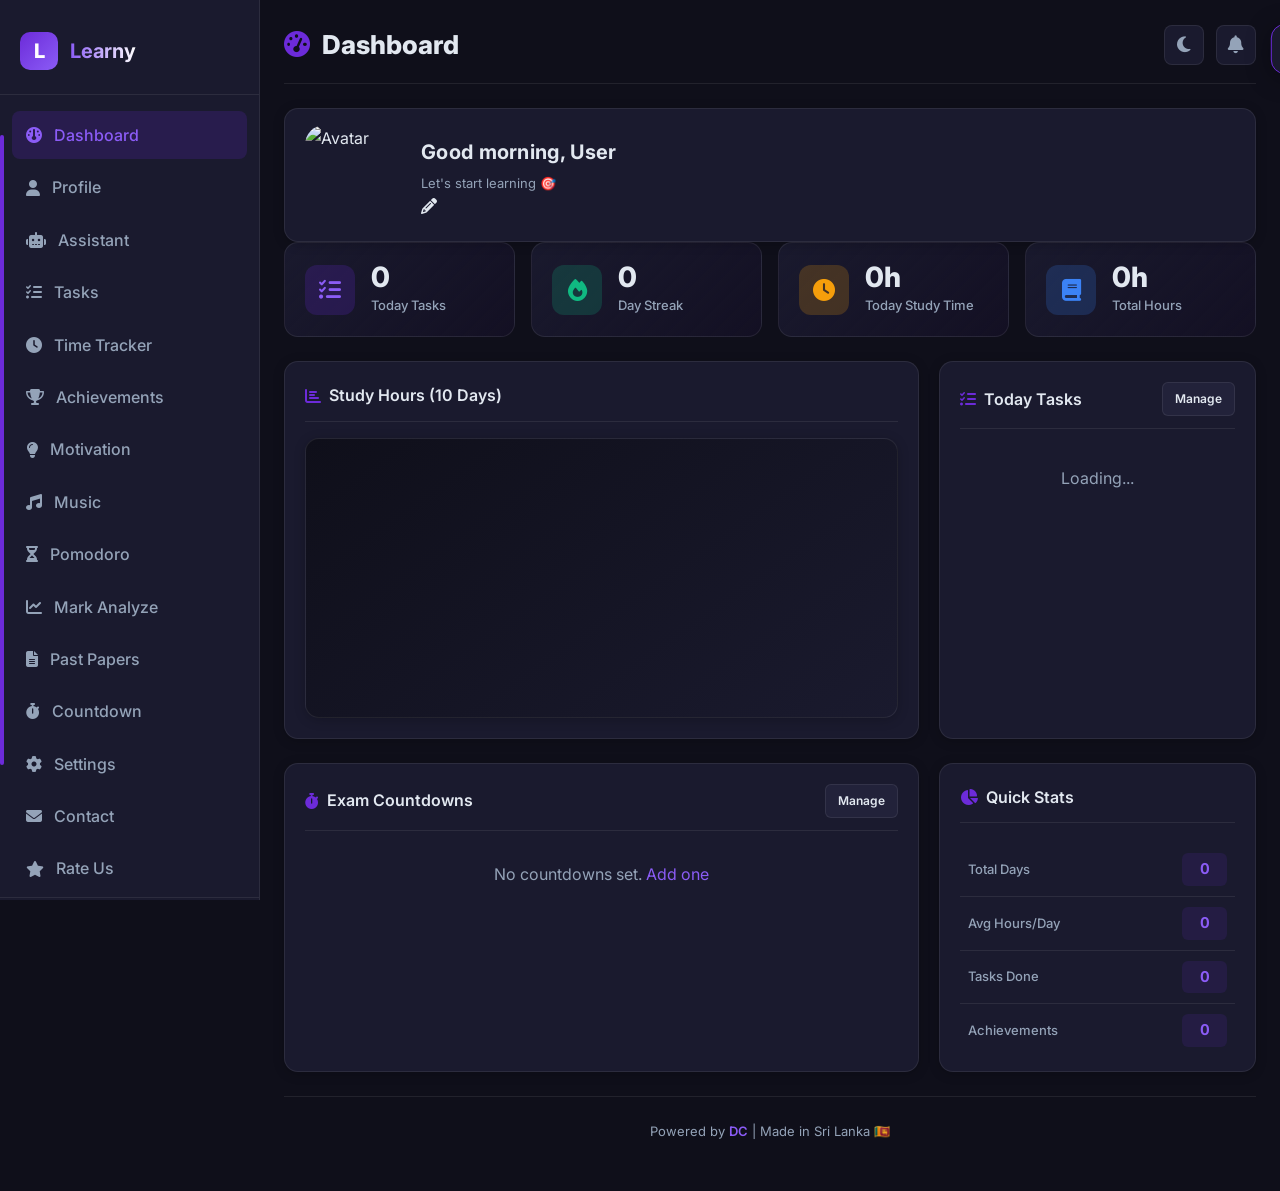
==== commit 00cfe3a5: "Update index.html" ====
--- a/index.html
+++ b/index.html
@@ -55,12 +55,11 @@
         <div class="greeting-content">
           <img id="dashboard-avatar" src="https://i.postimg.cc/QdPYLqrV/AIRetouch-20260412-135002012.png" alt="Avatar" class="greeting-avatar">
           <div class="greeting-text-container">
-            <div id="greeting-full" class="greeting-full">Good morning, User</div>
-            <div id="greeting-sub" class="greeting-sub">Let's start learning 🎯</div>
-          </div>
-          <!-- ✅ Edit Icon: Visible until profile is opened -->
-          <a href="profile.html" id="greeting-edit-icon" class="greeting-edit-btn" title="Edit Profile"><i class="fa fa-edit"></i></a>
-        </div>
+    <h2 id="greeting-full" class="greeting-full">Good morning, User</h2>
+    <p id="greeting-sub" class="greeting-sub">Let's start learning 🎯</p>
+    <!-- 🔽 ADD THIS LINE -->
+    <i id="greeting-edit-icon" class="fa fa-pencil" title="Update Profile"></i>
+</div>
       </section>
 
       <section class="stats-grid" id="dashboard-stats">
--- a/style.css
+++ b/style.css
@@ -1,2282 +1,370 @@
 :root {
-  --primary: #6c2bd9;
-  --primary-light: #8b5cf6;
-  --primary-dark: #5b21b6;
-  --secondary: #f59e0b;
-  --bg-dark: #0f0f1a;
-  --bg-card: #1a1a2e;
-  --bg-card-hover: #22223a;
-  --text-main: #e2e8f0;
-  --text-muted: #94a3b8;
-  --text-bright: #ffffff;
-  --success: #10b981;
-  --danger: #ef4444;
-  --warning: #f59e0b;
-  --info: #3b82f6;
-  --border: rgba(255, 255, 255, 0.08);
-  --chart-grid: rgba(255, 255, 255, 0.05);
-  --chart-label: #94a3b8;
-  --shadow: 0 4px 24px rgba(0, 0, 0, 0.35);
-  --shadow-sm: 0 2px 12px rgba(0, 0, 0, 0.2);
-  --radius: 14px;
-  --radius-sm: 8px;
-  --transition: 0.3s cubic-bezier(0.4, 0, 0.2, 1);
+--primary: #6c2bd9;
+--primary-light: #8b5cf6;
+--primary-dark: #5b21b6;
+--secondary: #f59e0b;
+--bg-dark: #0f0f1a;
+--bg-card: #1a1a2e;
+--bg-card-hover: #22223a;
+--text-main: #e2e8f0;
+--text-muted: #94a3b8;
+--text-bright: #ffffff;
+--success: #10b981;
+--danger: #ef4444;
+--warning: #f59e0b;
+--info: #3b82f6;
+--border: rgba(255, 255, 255, 0.08);
+--chart-grid: rgba(255, 255, 255, 0.05);
+--chart-label: #94a3b8;
+--shadow: 0 4px 24px rgba(0, 0, 0, 0.35);
+--shadow-sm: 0 2px 12px rgba(0, 0, 0, 0.2);
+--radius: 14px;
+--radius-sm: 8px;
+--transition: 0.3s cubic-bezier(0.4, 0, 0.2, 1);
 }
-
-* {
-  margin: 0;
-  padding: 0;
-  box-sizing: border-box;
-  font-family: 'Inter', 'Segoe UI', Tahoma, Geneva, Verdana, sans-serif;
+* { margin: 0; padding: 0; box-sizing: border-box; font-family: 'Inter', 'Segoe UI', Tahoma, Geneva, Verdana, sans-serif; }
+html { scroll-behavior: smooth; }
+body { background: var(--bg-dark); color: var(--text-main); line-height: 1.65; overflow-x: hidden; transition: background var(--transition), color var(--transition); }
+a, .btn { text-decoration: none !important; }
+a:hover { opacity: 0.9; }
+
+::-webkit-scrollbar { width: 8px; }
+::-webkit-scrollbar-track { background: var(--bg-dark); }
+::-webkit-scrollbar-thumb { background: var(--bg-card-hover); border-radius: 8px; }
+::-webkit-scrollbar-thumb:hover { background: var(--primary); }
+body { scrollbar-width: thin; scrollbar-color: var(--bg-card-hover) var(--bg-dark); }
+::selection { background: var(--primary); color: #fff; }
+
+.app-container { display: flex; min-height: 100vh; }
+.sidebar { position: fixed; top: 0; left: 0; width: 260px; height: 100vh; background: var(--bg-card); border-right: 1px solid var(--border); padding: 16px 0; overflow-y: auto; z-index: 1000; transition: transform var(--transition), background var(--transition); }
+.sidebar-header { padding: 16px 20px 24px; display: flex; align-items: center; gap: 12px; border-bottom: 1px solid var(--border); margin-bottom: 16px; }
+.sidebar-logo { width: 38px; height: 38px; border-radius: 10px; background: linear-gradient(135deg, var(--primary), var(--primary-light)); display: flex; align-items: center; justify-content: center; font-weight: 800; font-size: 20px; color: #fff; }
+.sidebar-title { font-size: 20px; font-weight: 700; background: linear-gradient(to right, var(--primary-light), var(--text-bright)); -webkit-background-clip: text; -webkit-text-fill-color: transparent; background-clip: text; }
+.nav-list { list-style: none; padding: 0 12px; }
+.nav-item a { display: flex; align-items: center; gap: 12px; padding: 11px 14px; border-radius: var(--radius-sm); color: var(--text-muted); text-decoration: none; transition: all var(--transition); margin-bottom: 4px; font-weight: 500; }
+.nav-item a:hover, .nav-item.active a { background: rgba(108, 43, 217, 0.18); color: var(--primary-light); }
+.nav-item.active a::before { content: ''; position: absolute; left: 0; top: 50%; transform: translateY(-50%); width: 4px; height: 70%; background: var(--primary); border-radius: 2px; }
+.sidebar-welcome { margin-top: auto; padding: 24px 20px 16px; border-top: 1px solid var(--border); text-align: center; }
+.sidebar-welcome p { color: var(--text-muted); font-size: 13px; margin-bottom: 8px; }
+.sidebar-welcome .welcome-text { font-size: 18px; font-weight: 700; color: var(--primary-light); margin-bottom: 12px; }
+.sidebar-welcome .divider { height: 2px; background: linear-gradient(to right, transparent, var(--primary), transparent); margin-bottom: 10px; }
+
+.main-content { flex: 1; margin-left: 260px; padding: 24px; min-height: 100vh; display: flex; flex-direction: column; transition: margin var(--transition); }
+.page-header { display: flex; justify-content: space-between; align-items: center; margin-bottom: 24px; padding-bottom: 16px; border-bottom: 1px solid var(--border); }
+.page-title { font-size: 26px; font-weight: 800; display: flex; align-items: center; gap: 12px; }
+.page-title i { color: var(--primary); }
+.hamburger { display: none; font-size: 24px; background: none; border: none; color: var(--text-main); cursor: pointer; padding: 8px; border-radius: var(--radius-sm); transition: background var(--transition); }
+.hamburger:hover { background: var(--bg-card); }
+.header-actions { display: flex; gap: 12px; align-items: center; }
+.theme-toggle, .notif-btn { background: var(--bg-card); border: 1px solid var(--border); color: var(--text-muted); width: 40px; height: 40px; border-radius: var(--radius-sm); cursor: pointer; transition: all var(--transition); display: flex; align-items: center; justify-content: center; font-size: 18px; }
+.theme-toggle:hover, .notif-btn:hover { background: var(--primary); color: #fff; border-color: var(--primary); }
+
+.card { background: var(--bg-card); border-radius: var(--radius); padding: 20px; border: 1px solid var(--border); box-shadow: var(--shadow-sm); transition: all var(--transition); }
+.card:hover { box-shadow: var(--shadow); transform: translateY(-2px); }
+.card-header { display: flex; align-items: center; justify-content: space-between; margin-bottom: 16px; padding-bottom: 12px; border-bottom: 1px solid var(--border); }
+.card-title { font-size: 16px; font-weight: 600; display: flex; align-items: center; gap: 8px; }
+.card-title i { color: var(--primary); }
+
+.stats-grid { display: grid; grid-template-columns: repeat(auto-fit, minmax(220px, 1fr)); gap: 16px; margin-bottom: 24px; }
+.stat-card { background: linear-gradient(135deg, var(--bg-card) 0%, rgba(108, 43, 217, 0.05) 100%); border-radius: var(--radius); padding: 20px; border: 1px solid var(--border); display: flex; align-items: center; gap: 16px; transition: all var(--transition); }
+.stat-card:hover { transform: translateY(-4px); box-shadow: var(--shadow); border-color: var(--primary); }
+.stat-icon { width: 50px; height: 50px; border-radius: 12px; display: flex; align-items: center; justify-content: center; font-size: 22px; flex-shrink: 0; }
+.stat-icon.purple { background: rgba(108, 43, 217, 0.2); color: var(--primary-light); }
+.stat-icon.green { background: rgba(16, 185, 129, 0.2); color: var(--success); }
+.stat-icon.orange { background: rgba(245, 158, 11, 0.2); color: var(--warning); }
+.stat-icon.blue { background: rgba(59, 130, 246, 0.2); color: var(--info); }
+.stat-icon.red { background: rgba(239, 68, 68, 0.2); color: var(--danger); }
+.stat-info h3 { font-size: 28px; font-weight: 800; margin-bottom: 4px; line-height: 1; }
+.stat-info p { color: var(--text-muted); font-size: 13px; font-weight: 500; }
+
+.grid-2 { display: grid; grid-template-columns: 2fr 1fr; gap: 20px; margin-bottom: 24px; }
+.grid-equal { display: grid; grid-template-columns: repeat(auto-fit, minmax(300px, 1fr)); gap: 20px; margin-bottom: 24px; }
+
+.btn { padding: 10px 18px; border-radius: var(--radius-sm); border: none; cursor: pointer; font-weight: 600; font-size: 14px; display: inline-flex; align-items: center; gap: 8px; transition: all var(--transition); }
+.btn-primary { background: linear-gradient(135deg, var(--primary), var(--primary-light)); color: #fff; }
+.btn-primary:hover { opacity: 0.9; transform: translateY(-1px); box-shadow: 0 4px 16px rgba(108, 43, 217, 0.4); }
+.btn-secondary { background: var(--bg-card-hover); color: var(--text-main); border: 1px solid var(--border); }
+.btn-secondary:hover { background: var(--bg-dark); border-color: var(--primary); color: var(--primary-light); }
+.btn-success { background: var(--success); color: #fff; }
+.btn-danger { background: var(--danger); color: #fff; }
+.btn-warning { background: var(--warning); color: #000; }
+.btn-info { background: var(--info); color: #fff; }
+.btn-sm { padding: 6px 12px; font-size: 12px; border-radius: 6px; }
+.btn-lg { padding: 14px 24px; font-size: 16px; border-radius: 12px; }
+
+.form-group { margin-bottom: 16px; }
+.form-group label { display: block; margin-bottom: 6px; font-weight: 500; font-size: 14px; color: var(--text-muted); }
+.form-control { width: 100%; padding: 12px 14px; background: var(--bg-dark); border: 1px solid var(--border); border-radius: var(--radius-sm); color: var(--text-main); font-size: 14px; transition: border-color var(--transition), box-shadow var(--transition); }
+.form-control:focus { outline: none; border-color: var(--primary); box-shadow: 0 0 0 3px rgba(108, 43, 217, 0.25); }
+select.form-control { appearance: none; background-image: url("image/svg+xml,%3Csvg xmlns='http://www.w3.org/2000/svg' width='12' height='12' viewBox='0 0 12 12'%3E%3Cpath fill='%2394a3b8' d='M6 8L1 3h10z'/%3E%3C/svg%3E"); background-repeat: no-repeat; background-position: right 12px center; }
+
+.task-list { max-height: 320px; overflow-y: auto; }
+.task-item { display: flex; align-items: center; gap: 12px; padding: 12px; background: var(--bg-dark); border-radius: var(--radius-sm); margin-bottom: 8px; border: 1px solid var(--border); transition: all var(--transition); animation: fadeIn 0.3s ease; }
+.task-item:hover { border-color: var(--primary); }
+.task-item.done { opacity: 0.5; text-decoration: line-through; }
+.task-check { width: 20px; height: 20px; border-radius: 50%; border: 2px solid var(--primary); cursor: pointer; display: flex; align-items: center; justify-content: center; transition: all var(--transition); flex-shrink: 0; }
+.task-check.checked { background: var(--primary); color: #fff; }
+.task-text { flex: 1; font-size: 14px; }
+.task-time { color: var(--warning); font-size: 12px; font-weight: 600; display: flex; align-items: center; gap: 4px; }
+.task-delete { background: none; border: none; color: var(--danger); cursor: pointer; font-size: 16px; opacity: 0.5; transition: opacity var(--transition); }
+.task-delete:hover { opacity: 1; }
+.progress-container { background: var(--bg-dark); border-radius: 12px; height: 14px; overflow: hidden; margin-top: 8px; }
+.progress-bar { height: 100%; background: linear-gradient(90deg, var(--primary), var(--primary-light)); border-radius: 12px; transition: width 0.5s cubic-bezier(0.4, 0, 0.2, 1); }
+.table-responsive { overflow-x: auto; }
+.data-table { width: 100%; border-collapse: collapse; }
+.data-table th, .data-table td { padding: 12px 16px; text-align: left; border-bottom: 1px solid var(--border); font-size: 14px; }
+.data-table th { color: var(--text-muted); font-weight: 600; background: var(--bg-dark); }
+.data-table tr:hover td { background: var(--bg-card-hover); }
+
+.chart-container { width: 100%; height: 280px; position: relative; background: linear-gradient(145deg, var(--bg-dark), var(--bg-card)); border-radius: var(--radius); padding: 16px; border: 1px solid var(--border); box-shadow: var(--shadow-sm); }
+.chart-canvas { width: 100% !important; height: 100% !important; }
+
+.calendar-grid { display: grid; grid-template-columns: repeat(7, 1fr); gap: 6px; }
+.cal-day { aspect-ratio: 1; display: flex; flex-direction: column; align-items: center; justify-content: center; border-radius: 8px; font-size: 12px; cursor: pointer; transition: all var(--transition); background: var(--bg-dark); color: var(--text-muted); font-weight: 500; padding: 4px; }
+.cal-date-num { font-weight: 700; font-size: 14px; line-height: 1; }
+.cal-hours { font-size: 10px; font-weight: 600; margin-top: 2px; color: var(--primary-light); }
+.cal-day:hover { background: var(--primary); color: #fff; }
+.cal-day.has-data { background: rgba(108, 43, 217, 0.3); color: var(--text-main); border: 1px solid var(--primary); }
+.cal-day.today { background: var(--primary); color: #fff; }
+.cal-day.today .cal-hours { color: #fff !important; }
+.cal-header { font-weight: 600; color: var(--text-muted); font-size: 12px; text-align: center; padding: 8px 0; }
+
+.pomodoro-display { font-size: 72px; font-weight: 900; text-align: center; padding: 32px; background: var(--bg-dark); border-radius: 24px; margin-bottom: 24px; font-variant-numeric: tabular-nums; letter-spacing: 2px; position: relative; overflow: hidden; }
+.pomodoro-display::before { content: ''; position: absolute; inset: 0; background: radial-gradient(circle, rgba(108, 43, 217, 0.1) 0%, transparent 70%); }
+.pomodoro-status { text-align: center; font-size: 16px; color: var(--text-muted); margin-bottom: 16px; font-weight: 500; text-transform: uppercase; letter-spacing: 1px; }
+.pomodoro-controls { display: flex; justify-content: center; gap: 12px; margin-bottom: 24px; }
+.session-count { text-align: center; display: flex; align-items: center; justify-content: center; gap: 8px; padding: 12px; background: var(--bg-dark); border-radius: var(--radius-sm); font-weight: 600; }
+.session-count i { color: var(--warning); }
+
+.music-player { background: linear-gradient(135deg, var(--bg-card) 0%, rgba(108, 43, 217, 0.1) 100%); border-radius: var(--radius); padding: 24px; text-align: center; border: 1px solid var(--border); }
+.album-art { width: 160px; height: 160px; border-radius: 24px; background: linear-gradient(135deg, var(--primary), var(--primary-light)); margin: 0 auto 16px; display: flex; align-items: center; justify-content: center; font-size: 48px; color: #fff; animation: pulse 2s infinite; }
+.player-controls { display: flex; align-items: center; justify-content: center; gap: 16px; margin: 16px 0; }
+.player-btn { width: 48px; height: 48px; border-radius: 50%; background: var(--bg-dark); border: 1px solid var(--border); color: var(--text-main); display: flex; align-items: center; justify-content: center; cursor: pointer; transition: all var(--transition); font-size: 18px; }
+.player-btn:hover { background: var(--primary); color: #fff; transform: scale(1.05); }
+.player-btn.play-btn { width: 64px; height: 64px; font-size: 24px; }
+.progress-seek { width: 100%; height: 6px; background: var(--bg-dark); border-radius: 3px; cursor: pointer; margin: 12px 0; position: relative; }
+.progress-fill { height: 100%; background: var(--primary); border-radius: 3px; width: 0; transition: width 0.1s linear; }
+.time-display { display: flex; justify-content: space-between; font-size: 12px; color: var(--text-muted); margin-bottom: 8px; }
+.playlist-item { display: flex; align-items: center; gap: 12px; padding: 12px; background: var(--bg-dark); border-radius: var(--radius-sm); margin-bottom: 8px; cursor: pointer; transition: all var(--transition); border: 1px solid transparent; }
+.playlist-item:hover, .playlist-item.active { border-color: var(--primary); background: rgba(108, 43, 217, 0.1); }
+.playlist-item.active { background: rgba(108, 43, 217, 0.2); }
+.playlist-num { width: 28px; height: 28px; border-radius: 50%; background: var(--primary); color: #fff; display: flex; align-items: center; justify-content: center; font-size: 12px; font-weight: 700; }
+.playlist-info { flex: 1; }
+.playlist-name { font-weight: 600; font-size: 14px; }
+.playlist-duration { font-size: 12px; color: var(--text-muted); }
+
+.badge-container { display: flex; gap: 16px; justify-content: center; flex-wrap: wrap; }
+.badge { width: 120px; height: 140px; background: var(--bg-dark); border-radius: 16px; display: flex; flex-direction: column; align-items: center; justify-content: center; gap: 8px; border: 2px solid var(--border); transition: all var(--transition); position: relative; overflow: hidden; }
+.badge.earned { border-color: var(--primary); animation: badgeEarn 0.6s cubic-bezier(0.4, 0, 0.2, 1); }
+.badge.bronze { border-color: #cd7f32; }
+.badge.silver { border-color: #c0c0c0; }
+.badge.golden { border-color: #ffd700; }
+.badge-icon { font-size: 40px; }
+.badge.bronze .badge-icon { color: #cd7f32; }
+.badge.silver .badge-icon { color: #c0c0c0; }
+.badge.golden .badge-icon { color: #ffd700; }
+.badge-name { font-size: 14px; font-weight: 700; }
+.badge-desc { font-size: 11px; color: var(--text-muted); text-align: center; }
+
+.motivation-grid { display: grid; grid-template-columns: repeat(auto-fill, minmax(320px, 1fr)); gap: 20px; padding-bottom: 24px; }
+.quote-card { background: var(--bg-card); border: 1px solid var(--border); border-radius: var(--radius); padding: 28px 24px; text-align: center; position: relative; overflow: hidden; transition: all var(--transition); box-shadow: var(--shadow-sm); }
+.quote-card:hover { transform: translateY(-6px); box-shadow: var(--shadow); border-color: var(--primary); }
+.quote-card::before { content: ''; position: absolute; top: 0; left: 0; right: 0; height: 4px; background: linear-gradient(90deg, var(--primary), var(--primary-light)); }
+.quote-text { font-size: 18px; font-style: italic; line-height: 1.6; margin-bottom: 16px; color: var(--text-main); position: relative; }
+.quote-text::before { content: '\201C'; font-size: 48px; color: var(--primary); opacity: 0.3; position: absolute; top: -24px; left: -12px; font-family: serif; }
+.quote-author { color: var(--primary-light); font-weight: 600; font-size: 14px; margin-bottom: 14px; }
+.quote-sinhala { font-size: 15px; color: var(--text-muted); line-height: 1.6; margin-bottom: 16px; opacity: 0; max-height: 0; overflow: hidden; transition: all 0.4s cubic-bezier(0.4, 0, 0.2, 1); background: rgba(108, 43, 217, 0.05); padding: 0 12px; border-radius: var(--radius-sm); }
+.quote-sinhala.show { opacity: 1; max-height: 300px; padding: 12px; margin-top: 8px; margin-bottom: 12px; }
+.translate-btn { margin-top: 4px; background: transparent; border: 1px solid var(--border); color: var(--text-muted); padding: 7px 16px; border-radius: 20px; cursor: pointer; font-size: 12px; transition: all var(--transition); display: inline-flex; align-items: center; gap: 6px; }
+.translate-btn:hover { background: var(--primary); color: #fff; border-color: var(--primary); }
+.fade-in-anim { animation: fadeInQuote 0.5s ease forwards; opacity: 0; }
+@keyframes fadeInQuote { from { opacity: 0; transform: translateY(15px); } to { opacity: 1; transform: translateY(0); } }
+
+.countdown-display { display: grid; grid-template-columns: repeat(4, 1fr); gap: 12px; margin: 24px 0; }
+.countdown-box { background: var(--bg-dark); border-radius: 16px; padding: 20px; text-align: center; border: 1px solid var(--border); }
+.countdown-value { font-size: 36px; font-weight: 800; background: linear-gradient(135deg, var(--primary), var(--primary-light)); -webkit-background-clip: text; -webkit-text-fill-color: transparent; background-clip: text; line-height: 1.1; }
+.countdown-label { font-size: 12px; color: var(--text-muted); text-transform: uppercase; letter-spacing: 1px; margin-top: 6px; }
+.paper-link { display: flex; align-items: center; gap: 16px; padding: 20px; background: var(--bg-dark); border-radius: var(--radius); border: 1px solid var(--border); text-decoration: none; color: var(--text-main); transition: all var(--transition); margin-bottom: 12px; }
+.paper-link:hover { border-color: var(--primary); transform: translateY(-3px); box-shadow: var(--shadow); }
+.paper-icon { width: 56px; height: 56px; border-radius: 14px; background: rgba(59, 130, 246, 0.2); display: flex; align-items: center; justify-content: center; font-size: 24px; color: var(--info); }
+.paper-info h3 { font-size: 16px; margin-bottom: 4px; }
+.paper-info p { font-size: 13px; color: var(--text-muted); }
+.theme-grid { display: grid; grid-template-columns: repeat(5, 1fr); gap: 12px; margin: 16px 0; }
+.theme-option { padding: 12px; border-radius: 12px; border: 2px solid var(--border); background: var(--bg-dark); cursor: pointer; transition: all var(--transition); text-align: center; }
+.theme-option.active { border-color: var(--primary); background: rgba(108, 43, 217, 0.2); }
+.theme-preview { width: 28px; height: 28px; border-radius: 50%; margin: 0 auto 6px; }
+.theme-name { font-size: 11px; font-weight: 600; color: var(--text-muted); }
+.contact-card { display: flex; gap: 20px; align-items: flex-start; padding: 24px; background: var(--bg-dark); border-radius: var(--radius); border: 1px solid var(--border); margin-bottom: 16px; }
+.contact-avatar { width: 80px; height: 80px; border-radius: 50%; background: linear-gradient(135deg, var(--primary), var(--primary-light)); display: flex; align-items: center; justify-content: center; font-size: 32px; color: #fff; flex-shrink: 0; }
+.social-links { display: flex; gap: 12px; margin-top: 12px; }
+.social-link { width: 40px; height: 40px; border-radius: 10px; background: var(--bg-card); border: 1px solid var(--border); display: flex; align-items: center; justify-content: center; color: var(--text-muted); text-decoration: none; transition: all var(--transition); }
+.social-link:hover { background: var(--primary); color: #fff; border-color: var(--primary); transform: translateY(-2px); }
+.stars-container { display: flex; gap: 12px; justify-content: center; margin: 24px 0; }
+.star-btn { background: none; border: none; color: var(--text-muted); font-size: 36px; cursor: pointer; transition: all var(--transition); padding: 4px; }
+.star-btn:hover, .star-btn.active { color: var(--warning); transform: scale(1.2); }
+.faq-item { background: var(--bg-dark); border-radius: var(--radius-sm); margin-bottom: 8px; border: 1px solid var(--border); overflow: hidden; }
+.faq-question { padding: 16px 20px; display: flex; align-items: center; justify-content: space-between; cursor: pointer; font-weight: 600; transition: background var(--transition); }
+.faq-question:hover { background: var(--bg-card-hover); }
+.faq-answer { max-height: 0; overflow: hidden; transition: max-height 0.3s cubic-bezier(0.4, 0, 0.2, 1), padding 0.3s; padding: 0 20px; color: var(--text-muted); font-size: 14px; line-height: 1.7; }
+.faq-item.open .faq-answer { max-height: 200px; padding: 0 20px 16px; }
+.faq-item.open .faq-toggle { transform: rotate(180deg); }
+
+.chat-container { height: 500px; display: flex; flex-direction: column; background: var(--bg-dark); border-radius: var(--radius); border: 1px solid var(--border); overflow: hidden; }
+.chat-messages { flex: 1; overflow-y: auto; padding: 20px; display: flex; flex-direction: column; gap: 12px; }
+.message { max-width: 80%; padding: 12px 16px; border-radius: 16px; font-size: 14px; line-height: 1.5; animation: messageSlide 0.3s ease; }
+.message.bot { background: var(--bg-card); align-self: flex-start; border-bottom-left-radius: 4px; }
+.message.user { background: var(--primary); align-self: flex-end; border-bottom-right-radius: 4px; color: #ffffff !important; }
+.chat-options { padding: 16px 20px; background: var(--bg-card); border-top: 1px solid var(--border); display: flex; flex-direction: column; gap: 8px; }
+.chat-option-btn { padding: 10px 16px; background: var(--bg-dark); border: 1px solid var(--border); border-radius: var(--radius-sm); color: var(--text-main); cursor: pointer; text-align: left; transition: all var(--transition); font-size: 13px; }
+.chat-option-btn:hover { background: var(--primary); border-color: var(--primary); }
+
+.site-footer { margin-top: auto; padding: 24px; text-align: center; color: var(--text-muted); font-size: 13px; border-top: 1px solid var(--border); }
+.site-footer a { color: var(--primary-light); text-decoration: none; font-weight: 600; }
+.site-footer a:hover { text-decoration: underline; }
+.notification { position: fixed; top: 24px; right: 24px; padding: 14px 20px; background: var(--bg-card); border: 1px solid var(--primary); border-radius: var(--radius); box-shadow: var(--shadow); z-index: 9999; display: flex; align-items: center; gap: 12px; transform: translateX(120%); transition: transform 0.3s cubic-bezier(0.4, 0, 0.2, 1); }
+.notification.show { transform: translateX(0); }
+.notification i { color: var(--primary); font-size: 20px; }
+.confetti { position: fixed; top: 0; left: 0; width: 100%; height: 100%; pointer-events: none; z-index: 9999; }
+.overlay { position: fixed; inset: 0; background: rgba(0, 0, 0, 0.6); z-index: 999; display: none; }
+.overlay.show { display: block; }
+.modal { position: fixed; top: 50%; left: 50%; transform: translate(-50%, -50%) scale(0.9); background: var(--bg-card); border-radius: var(--radius); padding: 24px; z-index: 1000; min-width: 300px; max-width: 500px; width: 90%; opacity: 0; transition: all var(--transition); border: 1px solid var(--border); box-shadow: var(--shadow); }
+.modal.show { opacity: 1; transform: translate(-50%, -50%) scale(1); }
+@keyframes fadeIn { from { opacity: 0; transform: translateY(10px); } to { opacity: 1; transform: translateY(0); } }
+@keyframes slideIn { from { opacity: 0; transform: translateX(-20px); } to { opacity: 1; transform: translateX(0); } }
+@keyframes messageSlide { from { opacity: 0; transform: translateY(8px); } to { opacity: 1; transform: translateY(0); } }
+@keyframes badgeEarn { 0% { transform: scale(0.5); opacity: 0; } 60% { transform: scale(1.1); } 100% { transform: scale(1); opacity: 1; } }
+@keyframes pulse { 0%, 100% { transform: scale(1); } 50% { transform: scale(1.03); } }
+@keyframes spin { to { transform: rotate(360deg); } }
+@keyframes progress { from { width: 0; } }
+
+.quick-stats-list { display: flex; flex-direction: column; gap: 0; padding: 4px 0; }
+.stat-row { display: flex; justify-content: space-between; align-items: center; padding: 10px 8px; border-bottom: 1px solid var(--border); transition: all var(--transition); }
+.stat-row:last-child { border-bottom: none; padding-bottom: 0; }
+.stat-row:hover { background: rgba(108, 43, 217, 0.05); transform: translateX(2px); }
+.stat-row span { color: var(--text-muted); font-size: 13px; font-weight: 500; }
+.stat-row strong { color: var(--primary-light); font-size: 15px; font-weight: 700; font-variant-numeric: tabular-nums; background: rgba(108, 43, 217, 0.12); padding: 4px 10px; border-radius: 6px; min-width: 45px; text-align: center; transition: all var(--transition); }
+.stat-row:hover strong { background: rgba(108, 43, 217, 0.18); transform: scale(1.05); }
+
+.greeting-banner { background: var(--bg-card); border: 1px solid var(--border); border-radius: var(--radius); box-shadow: var(--shadow-sm); position: relative; overflow: hidden; }
+.greeting-content { display: flex; align-items: center; gap: 16px; padding: 16px 20px; }
+.greeting-avatar { width: 100px; height: 100px; border-radius: 20px; object-fit: cover; flex-shrink: 0; transition: transform var(--transition); }
+.greeting-avatar:hover { transform: scale(1.05); }
+.greeting-text-container { display: flex; flex-direction: column; gap: 4px; flex: 1; }
+.greeting-full { font-size: 20px; font-weight: 700; color: var(--text-main); letter-spacing: 0.3px; }
+.greeting-sub { font-size: 13px; color: var(--text-muted); }
+.greeting-edit-btn { color: var(--text-muted); font-size: 18px; padding: 8px; border-radius: 50%; transition: all var(--transition); display: flex; align-items: center; justify-content: center; flex-shrink: 0; margin-left: 8px; }
+.greeting-edit-btn:hover { background: rgba(108, 43, 217, 0.15); color: var(--primary-light); transform: scale(1.1); }
+
+body.light .greeting-banner { background: #ffffff; border-color: rgba(0, 0, 0, 0.08); }
+
+.profile-container { max-width: 900px; margin: 0 auto; }
+.avatar-grid { display: grid; grid-template-columns: repeat(7, 1fr); gap: 14px; padding: 10px 0; }
+.avatar-option { position: relative; cursor: pointer; border-radius: 14px; overflow: hidden; border: 2px solid transparent; transition: all var(--transition); background: var(--bg-dark); aspect-ratio: 1; display: flex; align-items: center; justify-content: center; }
+.avatar-option:hover { border-color: var(--primary-light); transform: translateY(-3px); }
+.avatar-option.selected { border-color: var(--primary); box-shadow: 0 0 0 3px rgba(108, 43, 217, 0.15); }
+.avatar-option img { width: 85%; height: 85%; object-fit: cover; border-radius: 10px; transition: transform var(--transition); }
+.avatar-option:hover img { transform: scale(1.05); }
+.avatar-check { position: absolute; top: 6px; right: 6px; width: 22px; height: 22px; background: var(--primary); border-radius: 50%; display: flex; align-items: center; justify-content: center; color: #fff; font-size: 11px; opacity: 0; transform: scale(0.5); transition: all var(--transition); }
+.avatar-option.selected .avatar-check { opacity: 1; transform: scale(1); }
+.profile-form { display: flex; flex-direction: column; gap: 18px; }
+.form-row { display: grid; grid-template-columns: 1fr 1fr; gap: 16px; }
+.form-actions { display: flex; gap: 12px; margin-top: 8px; flex-wrap: wrap; }
+.form-actions .btn { flex: 1; min-width: 140px; justify-content: center; padding: 12px 20px; font-weight: 600; display: inline-flex; align-items: center; gap: 8px; border-radius: var(--radius-sm); border: none; cursor: pointer; transition: all var(--transition); }
+.form-actions .btn-primary { background: linear-gradient(135deg, var(--primary), var(--primary-light)); color: #fff; }
+.form-actions .btn-primary:hover { opacity: 0.9; transform: translateY(-1px); box-shadow: 0 4px 16px rgba(108, 43, 217, 0.4); }
+.form-actions .btn-secondary { background: var(--bg-card-hover); color: var(--text-main); border: 1px solid var(--border); }
+.form-actions .btn-secondary:hover { background: var(--bg-dark); border-color: var(--primary); color: var(--primary-light); }
+.char-counter { font-size: 11px; color: var(--text-muted); text-align: right; margin-top: 4px; }
+.greeting-preview { display: flex; align-items: center; gap: 14px; padding: 14px; background: var(--bg-dark); border-radius: var(--radius-sm); }
+.preview-avatar { width: 52px; height: 52px; border-radius: 14px; object-fit: cover; }
+.preview-text { display: flex; flex-direction: column; gap: 3px; }
+.preview-text .greeting-text { font-size: 15px; font-weight: 600; color: var(--text-main); }
+.preview-text .subtext { font-size: 12px; color: var(--text-muted); }
+
+.countdown-list-container { display: flex; flex-direction: column; gap: 16px; }
+.countdown-item { background: var(--bg-dark); border: 1px solid var(--border); border-radius: var(--radius); padding: 18px; transition: all var(--transition); position: relative; overflow: hidden; }
+.countdown-item:hover { border-color: var(--primary); transform: translateY(-2px); box-shadow: var(--shadow); }
+.countdown-item.expired { opacity: 0.6; border-color: var(--danger); }
+.countdown-item::before { content: ''; position: absolute; top: 0; left: 0; width: 4px; height: 100%; background: var(--primary); }
+.countdown-item.expired::before { background: var(--danger); }
+.countdown-header { display: flex; justify-content: space-between; align-items: center; margin-bottom: 12px; }
+.countdown-title { font-size: 16px; font-weight: 700; color: var(--text-main); }
+.countdown-actions { display: flex; gap: 8px; }
+.countdown-grid { display: grid; grid-template-columns: repeat(4, 1fr); gap: 10px; margin-bottom: 10px; }
+.countdown-box { background: var(--bg-card); padding: 12px 8px; border-radius: 10px; text-align: center; }
+.countdown-value { font-size: 22px; font-weight: 800; color: var(--primary-light); line-height: 1; }
+.countdown-item.expired .countdown-value { color: var(--danger); }
+.countdown-label { font-size: 10px; color: var(--text-muted); text-transform: uppercase; margin-top: 4px; letter-spacing: 0.5px; }
+.countdown-date { font-size: 12px; color: var(--text-muted); text-align: right; }
+.dash-cd-item { display: flex; justify-content: space-between; align-items: center; padding: 10px 0; border-bottom: 1px solid var(--border); }
+.dash-cd-item:last-child { border-bottom: none; }
+.dash-cd-name { font-weight: 600; color: var(--text-main); font-size: 13px; }
+.dash-cd-days { font-weight: 700; color: var(--warning); font-size: 13px; }
+.share-toast { position: fixed; bottom: 30px; left: 50%; transform: translateX(-50%); background: var(--bg-card); color: var(--text-main); padding: 12px 20px; border-radius: 30px; border: 1px solid var(--border); box-shadow: var(--shadow); z-index: 9999; opacity: 0; transition: opacity 0.3s; }
+.share-toast.show { opacity: 1; }
+
+.pomodoro-modes { display: flex; justify-content: center; gap: 10px; margin-bottom: 20px; }
+.mode-btn { padding: 8px 16px; border: 1px solid var(--border); background: var(--bg-dark); color: var(--text-muted); border-radius: 20px; cursor: pointer; transition: all var(--transition); font-weight: 500; }
+.mode-btn.active { background: var(--primary); color: #fff; border-color: var(--primary); }
+.mode-btn:hover:not(.active) { background: var(--bg-card-hover); }
+.pomodoro-main.fullscreen { position: fixed; top: 0; left: 0; width: 100vw; height: 100vh; z-index: 9999; background: var(--bg-dark); display: flex; flex-direction: column; align-items: center; justify-content: center; border-radius: 0; padding: 20px; }
+.pomodoro-main.fullscreen .pomodoro-display { font-size: 15vw; padding: 20px; background: transparent; box-shadow: none; }
+.pomodoro-main.fullscreen .pomodoro-status { font-size: 5vw; margin-bottom: 30px; }
+.pomodoro-main.fullscreen .session-count, .pomodoro-main.fullscreen .pomodoro-modes { display: none; }
+.pomodoro-main.fullscreen .pomodoro-controls { gap: 20px; }
+.pomodoro-main.fullscreen .pomodoro-controls .btn { font-size: 24px; padding: 16px 24px; }
+.session-item { display: flex; align-items: center; justify-content: space-between; padding: 10px 12px; background: var(--bg-dark); border-radius: var(--radius-sm); margin-bottom: 6px; font-size: 14px; border: 1px solid var(--border); }
+.session-item .sess-time { color: var(--text-muted); font-size: 12px; }
+.how-to-use-content { padding: 10px 0; }
+.how-to-use-content ul { list-style: none; padding: 0; margin: 0; }
+.how-to-use-content li { padding: 10px 0; border-bottom: 1px solid var(--border); display: flex; align-items: flex-start; gap: 10px; font-size: 14px; color: var(--text-muted); }
+.how-to-use-content li:last-child { border-bottom: none; }
+.how-to-use-content li strong { color: var(--text-main); }
+
+@media (max-width: 768px) {
+  .sidebar { transform: translateX(-100%); }
+  .sidebar.open { transform: translateX(0); }
+  .main-content { margin-left: 0; padding: 16px; }
+  .hamburger { display: flex; }
+  .stats-grid { grid-template-columns: repeat(2, 1fr) !important; gap: 10px; }
+  .stat-mobile-hide { display: none !important; }
+  .stat-card { padding: 10px 8px; gap: 8px; }
+  .stat-icon { width: 34px; height: 34px; font-size: 15px; border-radius: 8px; }
+  .stat-info h3 { font-size: 17px; }
+  .stat-info p { font-size: 10px; }
+  .grid-2 { grid-template-columns: 1fr; }
+  .countdown-display { grid-template-columns: repeat(2, 1fr); }
+  .theme-grid { grid-template-columns: repeat(3, 1fr); }
+  .pomodoro-display { font-size: 48px; padding: 24px; }
+  .quote-text { font-size: 16px; }
+  .page-title { font-size: 20px; }
+  .motivation-grid { grid-template-columns: 1fr; }
+  .greeting-content { padding: 14px 16px; gap: 12px; }
+  .greeting-avatar { width: 60px; height: 60px; }
+  .greeting-full { font-size: 18px; }
+  .greeting-sub { font-size: 12px; }
+  .avatar-grid { grid-template-columns: repeat(3, 1fr); gap: 10px; }
+  .form-row { grid-template-columns: 1fr; }
+  .form-actions { flex-direction: column; }
+  .form-actions .btn { width: 100%; }
+  .greeting-preview { flex-direction: column; text-align: center; }
 }
-
-html {
-  scroll-behavior: smooth;
+@media (max-width: 600px) {
+  .countdown-grid { grid-template-columns: repeat(2, 1fr); }
+  .countdown-header { flex-direction: column; align-items: flex-start; gap: 8px; }
 }
-
-body {
-  background: var(--bg-dark);
-  color: var(--text-main);
-  line-height: 1.65;
-  overflow-x: hidden;
-  transition: background var(--transition), color var(--transition);
+@media (max-width: 480px) {
+  .greeting-avatar { width: 52px; height: 52px; }
+  .preview-avatar { width: 48px; height: 48px; }
+  .avatar-grid { grid-template-columns: repeat(3, 1fr); gap: 8px; }
+  .avatar-option { border-radius: 10px; }
+  .avatar-check { width: 18px; height: 18px; font-size: 10px; top: 4px; right: 4px; }
 }
 
-a, .btn {
-  text-decoration: none !important;
-}
-
-a:hover {
-  opacity: 0.9;
-}
-
-/* ========================================
-   SCROLLBAR - NEUTRAL BG COLOR
-   ======================================== */
-::-webkit-scrollbar {
-  width: 8px;
-}
-
-::-webkit-scrollbar-track {
-  background: var(--bg-dark);
-}
-
-::-webkit-scrollbar-thumb {
-  background: var(--bg-card-hover);
-  border-radius: 8px;
-}
-
-::-webkit-scrollbar-thumb:hover {
-  background: var(--primary);
-}
-
-* {
-  scrollbar-width: thin;
-  scrollbar-color: var(--bg-card-hover) var(--bg-dark);
-}
-
-::selection {
-  background: var(--primary);
-  color: #fff;
-}
-
-.app-container {
-  display: flex;
-  min-height: 100vh;
-}
-
-.sidebar {
-  position: fixed;
-  top: 0;
-  left: 0;
-  width: 260px;
-  height: 100vh;
-  background: var(--bg-card);
-  border-right: 1px solid var(--border);
-  padding: 16px 0;
-  overflow-y: auto;
-  z-index: 1000;
-  transition: transform var(--transition), background var(--transition);
-}
-
-.sidebar-header {
-  padding: 16px 20px 24px;
-  display: flex;
-  align-items: center;
-  gap: 12px;
-  border-bottom: 1px solid var(--border);
-  margin-bottom: 16px;
-}
-
-.sidebar-logo {
-  width: 38px;
-  height: 38px;
-  border-radius: 10px;
-  background: linear-gradient(135deg, var(--primary), var(--primary-light));
-  display: flex;
-  align-items: center;
-  justify-content: center;
-  font-weight: 800;
-  font-size: 20px;
-  color: #fff;
-}
-
-.sidebar-title {
-  font-size: 20px;
-  font-weight: 700;
-  background: linear-gradient(to right, var(--primary-light), var(--text-bright));
-  -webkit-background-clip: text;
-  -webkit-text-fill-color: transparent;
-  background-clip: text;
-}
-
-.nav-list {
-  list-style: none;
-  padding: 0 12px;
-}
-
-.nav-item a {
-  display: flex;
-  align-items: center;
-  gap: 12px;
-  padding: 11px 14px;
-  border-radius: var(--radius-sm);
-  color: var(--text-muted);
-  text-decoration: none;
-  transition: all var(--transition);
-  margin-bottom: 4px;
-  font-weight: 500;
-}
-
-.nav-item a:hover,
-.nav-item.active a {
-  background: rgba(108, 43, 217, 0.18);
-  color: var(--primary-light);
-}
-
-.nav-item.active a::before {
-  content: '';
-  position: absolute;
-  left: 0;
-  top: 50%;
-  transform: translateY(-50%);
-  width: 4px;
-  height: 70%;
-  background: var(--primary);
-  border-radius: 2px;
-}
-
-.sidebar-welcome {
-  margin-top: auto;
-  padding: 24px 20px 16px;
-  border-top: 1px solid var(--border);
-  text-align: center;
-}
-
-.sidebar-welcome p {
-  color: var(--text-muted);
-  font-size: 13px;
-  margin-bottom: 8px;
-}
-
-.sidebar-welcome .welcome-text {
-  font-size: 18px;
-  font-weight: 700;
-  color: var(--primary-light);
-  margin-bottom: 12px;
-}
-
-.sidebar-welcome .divider {
-  height: 2px;
-  background: linear-gradient(to right, transparent, var(--primary), transparent);
-  margin-bottom: 10px;
-}
-
-.main-content {
-  flex: 1;
-  margin-left: 260px;
-  padding: 24px;
-  min-height: 100vh;
-  display: flex;
-  flex-direction: column;
-  transition: margin var(--transition);
-}
-
-.page-header {
-  display: flex;
-  justify-content: space-between;
-  align-items: center;
-  margin-bottom: 24px;
-  padding-bottom: 16px;
-  border-bottom: 1px solid var(--border);
-}
-
-.page-title {
-  font-size: 26px;
-  font-weight: 800;
-  display: flex;
-  align-items: center;
-  gap: 12px;
-}
-
-.page-title i {
-  color: var(--primary);
-}
-
-.hamburger {
-  display: none;
-  font-size: 24px;
-  background: none;
-  border: none;
-  color: var(--text-main);
-  cursor: pointer;
-  padding: 8px;
-  border-radius: var(--radius-sm);
-  transition: background var(--transition);
-}
-
-.hamburger:hover {
-  background: var(--bg-card);
-}
-
-.header-actions {
-  display: flex;
-  gap: 12px;
-  align-items: center;
-}
-
-.theme-toggle,
-.notif-btn {
-  background: var(--bg-card);
-  border: 1px solid var(--border);
-  color: var(--text-muted);
-  width: 40px;
-  height: 40px;
-  border-radius: var(--radius-sm);
-  cursor: pointer;
-  transition: all var(--transition);
-  display: flex;
-  align-items: center;
-  justify-content: center;
-  font-size: 18px;
-}
-
-.theme-toggle:hover,
-.notif-btn:hover {
-  background: var(--primary);
-  color: #fff;
-  border-color: var(--primary);
-}
-
-.card {
-  background: var(--bg-card);
-  border-radius: var(--radius);
-  padding: 20px;
-  border: 1px solid var(--border);
-  box-shadow: var(--shadow-sm);
-  transition: all var(--transition);
-}
-
-.card:hover {
-  box-shadow: var(--shadow);
-  transform: translateY(-2px);
-}
-
-.card-header {
-  display: flex;
-  align-items: center;
-  justify-content: space-between;
-  margin-bottom: 16px;
-  padding-bottom: 12px;
-  border-bottom: 1px solid var(--border);
-}
-
-.card-title {
-  font-size: 16px;
-  font-weight: 600;
-  display: flex;
-  align-items: center;
-  gap: 8px;
-}
-
-.card-title i {
-  color: var(--primary);
-}
-
-.stats-grid {
-  display: grid;
-  grid-template-columns: repeat(auto-fit, minmax(220px, 1fr));
-  gap: 16px;
-  margin-bottom: 24px;
-}
-
-.stat-card {
-  background: linear-gradient(135deg, var(--bg-card) 0%, rgba(108, 43, 217, 0.05) 100%);
-  border-radius: var(--radius);
-  padding: 20px;
-  border: 1px solid var(--border);
-  display: flex;
-  align-items: center;
-  gap: 16px;
-  transition: all var(--transition);
-}
-
-.stat-card:hover {
-  transform: translateY(-4px);
-  box-shadow: var(--shadow);
-  border-color: var(--primary);
-}
-
-.stat-icon {
-  width: 50px;
-  height: 50px;
-  border-radius: 12px;
-  display: flex;
-  align-items: center;
-  justify-content: center;
-  font-size: 22px;
-  flex-shrink: 0;
-}
-
-.stat-icon.purple {
-  background: rgba(108, 43, 217, 0.2);
-  color: var(--primary-light);
-}
-
-.stat-icon.green {
-  background: rgba(16, 185, 129, 0.2);
-  color: var(--success);
-}
-
-.stat-icon.orange {
-  background: rgba(245, 158, 11, 0.2);
-  color: var(--warning);
-}
-
-.stat-icon.blue {
-  background: rgba(59, 130, 246, 0.2);
-  color: var(--info);
-}
-
-.stat-icon.red {
-  background: rgba(239, 68, 68, 0.2);
-  color: var(--danger);
-}
-
-.stat-info h3 {
-  font-size: 28px;
-  font-weight: 800;
-  margin-bottom: 4px;
-  line-height: 1;
-}
-
-.stat-info p {
-  color: var(--text-muted);
-  font-size: 13px;
-  font-weight: 500;
-}
-
-.grid-2 {
-  display: grid;
-  grid-template-columns: 2fr 1fr;
-  gap: 20px;
-  margin-bottom: 24px;
-}
-
-.grid-equal {
-  display: grid;
-  grid-template-columns: repeat(auto-fit, minmax(300px, 1fr));
-  gap: 20px;
-  margin-bottom: 24px;
-}
-
-.btn {
-  padding: 10px 18px;
-  border-radius: var(--radius-sm);
-  border: none;
-  cursor: pointer;
-  font-weight: 600;
-  font-size: 14px;
-  display: inline-flex;
-  align-items: center;
-  gap: 8px;
-  transition: all var(--transition);
-}
-
-.btn-primary {
-  background: linear-gradient(135deg, var(--primary), var(--primary-light));
-  color: #fff;
-}
-
-.btn-primary:hover {
-  opacity: 0.9;
-  transform: translateY(-1px);
-  box-shadow: 0 4px 16px rgba(108, 43, 217, 0.4);
-}
-
-.btn-secondary {
-  background: var(--bg-card-hover);
-  color: var(--text-main);
-  border: 1px solid var(--border);
-}
-
-.btn-secondary:hover {
-  background: var(--bg-dark);
-  border-color: var(--primary);
-  color: var(--primary-light);
-}
-
-.btn-success {
-  background: var(--success);
-  color: #fff;
-}
-
-.btn-danger {
-  background: var(--danger);
-  color: #fff;
-}
-
-.btn-warning {
-  background: var(--warning);
-  color: #000;
-}
-
-.btn-info {
-  background: var(--info);
-  color: #fff;
-}
-
-.btn-sm {
-  padding: 6px 12px;
-  font-size: 12px;
-  border-radius: 6px;
-}
-
-.btn-lg {
-  padding: 14px 24px;
-  font-size: 16px;
-  border-radius: 12px;
-}
-
-.form-group {
-  margin-bottom: 16px;
-}
-
-.form-group label {
-  display: block;
-  margin-bottom: 6px;
-  font-weight: 500;
-  font-size: 14px;
-  color: var(--text-muted);
-}
-
-.form-control {
-  width: 100%;
-  padding: 12px 14px;
-  background: var(--bg-dark);
-  border: 1px solid var(--border);
-  border-radius: var(--radius-sm);
-  color: var(--text-main);
-  font-size: 14px;
-  transition: border-color var(--transition), box-shadow var(--transition);
-}
-
-.form-control:focus {
-  outline: none;
-  border-color: var(--primary);
-  box-shadow: 0 0 0 3px rgba(108, 43, 217, 0.25);
-}
-
-select.form-control {
-  appearance: none;
-  background-image: url("data:image/svg+xml,%3Csvg xmlns='http://www.w3.org/2000/svg' width='12' height='12' viewBox='0 0 12 12'%3E%3Cpath fill='%2394a3b8' d='M6 8L1 3h10z'/%3E%3C/svg%3E");
-  background-repeat: no-repeat;
-  background-position: right 12px center;
-}
-
-.task-list {
-  max-height: 320px;
-  overflow-y: auto;
-}
-
-.task-item {
-  display: flex;
-  align-items: center;
-  gap: 12px;
-  padding: 12px;
-  background: var(--bg-dark);
-  border-radius: var(--radius-sm);
-  margin-bottom: 8px;
-  border: 1px solid var(--border);
-  transition: all var(--transition);
-  animation: fadeIn 0.3s ease;
-}
-
-.task-item:hover {
-  border-color: var(--primary);
-}
-
-.task-item.done {
-  opacity: 0.5;
-  text-decoration: line-through;
-}
-
-.task-check {
-  width: 20px;
-  height: 20px;
-  border-radius: 50%;
-  border: 2px solid var(--primary);
-  cursor: pointer;
-  display: flex;
-  align-items: center;
-  justify-content: center;
-  transition: all var(--transition);
-  flex-shrink: 0;
-}
-
-.task-check.checked {
-  background: var(--primary);
-  color: #fff;
-}
-
-.task-text {
-  flex: 1;
-  font-size: 14px;
-}
-
-.task-time {
-  color: var(--warning);
-  font-size: 12px;
-  font-weight: 600;
-  display: flex;
-  align-items: center;
-  gap: 4px;
-}
-
-.task-delete {
-  background: none;
-  border: none;
-  color: var(--danger);
-  cursor: pointer;
-  font-size: 16px;
-  opacity: 0.5;
-  transition: opacity var(--transition);
-}
-
-.task-delete:hover {
-  opacity: 1;
-}
-
-.progress-container {
-  background: var(--bg-dark);
-  border-radius: 12px;
-  height: 14px;
-  overflow: hidden;
-  margin-top: 8px;
-}
-
-.progress-bar {
-  height: 100%;
-  background: linear-gradient(90deg, var(--primary), var(--primary-light));
-  border-radius: 12px;
-  transition: width 0.5s cubic-bezier(0.4, 0, 0.2, 1);
-}
-
-.table-responsive {
-  overflow-x: auto;
-}
-
-.data-table {
-  width: 100%;
-  border-collapse: collapse;
-}
-
-.data-table th,
-.data-table td {
-  padding: 12px 16px;
-  text-align: left;
-  border-bottom: 1px solid var(--border);
-  font-size: 14px;
-}
-
-.data-table th {
-  color: var(--text-muted);
-  font-weight: 600;
-  background: var(--bg-dark);
-}
-
-.data-table tr:hover td {
-  background: var(--bg-card-hover);
-}
-
-.chart-container {
-  width: 100%;
-  height: 280px;
-  position: relative;
-  background: linear-gradient(145deg, var(--bg-dark), var(--bg-card));
-  border-radius: var(--radius);
-  padding: 16px;
-  border: 1px solid var(--border);
-  box-shadow: var(--shadow-sm);
-}
-
-.chart-canvas {
-  width: 100% !important;
-  height: 100% !important;
-}
-
-.calendar-grid {
-  display: grid;
-  grid-template-columns: repeat(7, 1fr);
-  gap: 6px;
-}
-
-.cal-day {
-  aspect-ratio: 1;
-  display: flex;
-  flex-direction: column;
-  align-items: center;
-  justify-content: center;
-  border-radius: 8px;
-  font-size: 12px;
-  cursor: pointer;
-  transition: all var(--transition);
-  background: var(--bg-dark);
-  color: var(--text-muted);
-  font-weight: 500;
-  padding: 4px;
-}
-
-.cal-date-num {
-  font-weight: 700;
-  font-size: 14px;
-  line-height: 1;
-}
-
-.cal-hours {
-  font-size: 10px;
-  font-weight: 600;
-  margin-top: 2px;
-  color: var(--primary-light);
-}
-
-.cal-day:hover {
-  background: var(--primary);
-  color: #fff;
-}
-
-.cal-day.has-data {
-  background: rgba(108, 43, 217, 0.3);
-  color: var(--text-main);
-  border: 1px solid var(--primary);
-}
-
-.cal-day.today {
-  background: var(--primary);
-  color: #fff;
-}
-
-.cal-day.today .cal-hours {
-  color: #fff !important;
-}
-
-.cal-header {
-  font-weight: 600;
-  color: var(--text-muted);
-  font-size: 12px;
-  text-align: center;
-  padding: 8px 0;
-}
-
-.pomodoro-display {
-  font-size: 72px;
-  font-weight: 900;
-  text-align: center;
-  padding: 32px;
-  background: var(--bg-dark);
-  border-radius: 24px;
-  margin-bottom: 24px;
-  font-variant-numeric: tabular-nums;
-  letter-spacing: 2px;
-  position: relative;
-  overflow: hidden;
-}
-
-.pomodoro-display::before {
-  content: '';
-  position: absolute;
-  inset: 0;
-  background: radial-gradient(circle, rgba(108, 43, 217, 0.1) 0%, transparent 70%);
-}
-
-.pomodoro-status {
-  text-align: center;
-  font-size: 16px;
-  color: var(--text-muted);
-  margin-bottom: 16px;
-  font-weight: 500;
-  text-transform: uppercase;
-  letter-spacing: 1px;
-}
-
-.pomodoro-controls {
-  display: flex;
-  justify-content: center;
-  gap: 12px;
-  margin-bottom: 24px;
-}
-
-.session-count {
-  text-align: center;
-  display: flex;
-  align-items: center;
-  justify-content: center;
-  gap: 8px;
-  padding: 12px;
-  background: var(--bg-dark);
-  border-radius: var(--radius-sm);
-  font-weight: 600;
-}
-
-.session-count i {
-  color: var(--warning);
-}
-
-.music-player {
-  background: linear-gradient(135deg, var(--bg-card) 0%, rgba(108, 43, 217, 0.1) 100%);
-  border-radius: var(--radius);
-  padding: 24px;
-  text-align: center;
-  border: 1px solid var(--border);
-}
-
-.album-art {
-  width: 160px;
-  height: 160px;
-  border-radius: 24px;
-  background: linear-gradient(135deg, var(--primary), var(--primary-light));
-  margin: 0 auto 16px;
-  display: flex;
-  align-items: center;
-  justify-content: center;
-  font-size: 48px;
-  color: #fff;
-  animation: pulse 2s infinite;
-}
-
-.player-controls {
-  display: flex;
-  align-items: center;
-  justify-content: center;
-  gap: 16px;
-  margin: 16px 0;
-}
-
-.player-btn {
-  width: 48px;
-  height: 48px;
-  border-radius: 50%;
-  background: var(--bg-dark);
-  border: 1px solid var(--border);
-  color: var(--text-main);
-  display: flex;
-  align-items: center;
-  justify-content: center;
-  cursor: pointer;
-  transition: all var(--transition);
-  font-size: 18px;
-}
-
-.player-btn:hover {
-  background: var(--primary);
-  color: #fff;
-  transform: scale(1.05);
-}
-
-.player-btn.play-btn {
-  width: 64px;
-  height: 64px;
-  font-size: 24px;
-}
-
-.progress-seek {
-  width: 100%;
-  height: 6px;
-  background: var(--bg-dark);
-  border-radius: 3px;
-  cursor: pointer;
-  margin: 12px 0;
-  position: relative;
-}
-
-.progress-fill {
-  height: 100%;
-  background: var(--primary);
-  border-radius: 3px;
-  width: 0;
-  transition: width 0.1s linear;
-}
-
-.time-display {
-  display: flex;
-  justify-content: space-between;
-  font-size: 12px;
-  color: var(--text-muted);
-  margin-bottom: 8px;
-}
-
-.playlist-item {
-  display: flex;
-  align-items: center;
-  gap: 12px;
-  padding: 12px;
-  background: var(--bg-dark);
-  border-radius: var(--radius-sm);
-  margin-bottom: 8px;
-  cursor: pointer;
-  transition: all var(--transition);
-  border: 1px solid transparent;
-}
-
-.playlist-item:hover,
-.playlist-item.active {
-  border-color: var(--primary);
-  background: rgba(108, 43, 217, 0.1);
-}
-
-.playlist-item.active {
-  background: rgba(108, 43, 217, 0.2);
-}
-
-.playlist-num {
-  width: 28px;
-  height: 28px;
-  border-radius: 50%;
-  background: var(--primary);
-  color: #fff;
-  display: flex;
-  align-items: center;
-  justify-content: center;
-  font-size: 12px;
-  font-weight: 700;
-}
-
-.playlist-info {
-  flex: 1;
-}
-
-.playlist-name {
-  font-weight: 600;
-  font-size: 14px;
-}
-
-.playlist-duration {
-  font-size: 12px;
-  color: var(--text-muted);
-}
-
-.badge-container {
-  display: flex;
-  gap: 16px;
-  justify-content: center;
-  flex-wrap: wrap;
-}
-
-.badge {
-  width: 120px;
-  height: 140px;
-  background: var(--bg-dark);
-  border-radius: 16px;
-  display: flex;
-  flex-direction: column;
-  align-items: center;
-  justify-content: center;
-  gap: 8px;
-  border: 2px solid var(--border);
-  transition: all var(--transition);
-  position: relative;
-  overflow: hidden;
-}
-
-.badge.earned {
-  border-color: var(--primary);
-  animation: badgeEarn 0.6s cubic-bezier(0.4, 0, 0.2, 1);
-}
-
-.badge.bronze {
-  border-color: #cd7f32;
-}
-
-.badge.silver {
-  border-color: #c0c0c0;
-}
-
-.badge.golden {
-  border-color: #ffd700;
-}
-
-.badge-icon {
-  font-size: 40px;
-}
-
-.badge.bronze .badge-icon {
-  color: #cd7f32;
-}
-
-.badge.silver .badge-icon {
-  color: #c0c0c0;
-}
-
-.badge.golden .badge-icon {
-  color: #ffd700;
-}
-
-.badge-name {
-  font-size: 14px;
-  font-weight: 700;
-}
-
-.badge-desc {
-  font-size: 11px;
-  color: var(--text-muted);
-  text-align: center;
-}
-
-.motivation-grid {
-  display: grid;
-  grid-template-columns: repeat(auto-fill, minmax(320px, 1fr));
-  gap: 20px;
-  padding-bottom: 24px;
-}
-
-.quote-card {
-  background: var(--bg-card);
-  border: 1px solid var(--border);
-  border-radius: var(--radius);
-  padding: 28px 24px;
-  text-align: center;
-  position: relative;
-  overflow: hidden;
-  transition: all var(--transition);
-  box-shadow: var(--shadow-sm);
-}
-
-.quote-card:hover {
-  transform: translateY(-6px);
-  box-shadow: var(--shadow);
-  border-color: var(--primary);
-}
-
-.quote-card::before {
-  content: '';
-  position: absolute;
-  top: 0;
-  left: 0;
-  right: 0;
-  height: 4px;
-  background: linear-gradient(90deg, var(--primary), var(--primary-light));
-}
-
-.quote-text {
-  font-size: 18px;
-  font-style: italic;
-  line-height: 1.6;
-  margin-bottom: 16px;
-  color: var(--text-main);
-  position: relative;
-}
-
-.quote-text::before {
-  content: '\201C';
-  font-size: 48px;
-  color: var(--primary);
-  opacity: 0.3;
-  position: absolute;
-  top: -24px;
-  left: -12px;
-  font-family: serif;
-}
-
-.quote-author {
-  color: var(--primary-light);
-  font-weight: 600;
-  font-size: 14px;
-  margin-bottom: 14px;
-}
-
-.quote-sinhala {
-  font-size: 15px;
-  color: var(--text-muted);
-  line-height: 1.6;
-  margin-bottom: 16px;
-  opacity: 0;
-  max-height: 0;
-  overflow: hidden;
-  transition: all 0.4s cubic-bezier(0.4, 0, 0.2, 1);
-  background: rgba(108, 43, 217, 0.05);
-  padding: 0 12px;
-  border-radius: var(--radius-sm);
-}
-
-.quote-sinhala.show {
-  opacity: 1;
-  max-height: 300px;
-  padding: 12px;
-  margin-top: 8px;
-  margin-bottom: 12px;
-}
-
-.translate-btn {
-  margin-top: 4px;
-  background: transparent;
-  border: 1px solid var(--border);
-  color: var(--text-muted);
-  padding: 7px 16px;
-  border-radius: 20px;
-  cursor: pointer;
-  font-size: 12px;
-  transition: all var(--transition);
-  display: inline-flex;
-  align-items: center;
-  gap: 6px;
-}
-
-.translate-btn:hover {
-  background: var(--primary);
-  color: #fff;
-  border-color: var(--primary);
-}
-
-.fade-in-anim {
-  animation: fadeInQuote 0.5s ease forwards;
-  opacity: 0;
-}
-
-@keyframes fadeInQuote {
-  from {
-    opacity: 0;
-    transform: translateY(15px);
-  }
-  to {
-    opacity: 1;
-    transform: translateY(0);
-  }
-}
-
-.countdown-display {
-  display: grid;
-  grid-template-columns: repeat(4, 1fr);
-  gap: 12px;
-  margin: 24px 0;
-}
-
-.countdown-box {
-  background: var(--bg-dark);
-  border-radius: 16px;
-  padding: 20px;
-  text-align: center;
-  border: 1px solid var(--border);
-}
-
-.countdown-value {
-  font-size: 36px;
-  font-weight: 800;
-  background: linear-gradient(135deg, var(--primary), var(--primary-light));
-  -webkit-background-clip: text;
-  -webkit-text-fill-color: transparent;
-  background-clip: text;
-  line-height: 1.1;
-}
-
-.countdown-label {
-  font-size: 12px;
-  color: var(--text-muted);
-  text-transform: uppercase;
-  letter-spacing: 1px;
-  margin-top: 6px;
-}
-
-.paper-link {
-  display: flex;
-  align-items: center;
-  gap: 16px;
-  padding: 20px;
-  background: var(--bg-dark);
-  border-radius: var(--radius);
-  border: 1px solid var(--border);
-  text-decoration: none;
-  color: var(--text-main);
-  transition: all var(--transition);
-  margin-bottom: 12px;
-}
-
-.paper-link:hover {
-  border-color: var(--primary);
-  transform: translateY(-3px);
-  box-shadow: var(--shadow);
-}
-
-.paper-icon {
-  width: 56px;
-  height: 56px;
-  border-radius: 14px;
-  background: rgba(59, 130, 246, 0.2);
-  display: flex;
-  align-items: center;
-  justify-content: center;
-  font-size: 24px;
-  color: var(--info);
-}
-
-.paper-info h3 {
-  font-size: 16px;
-  margin-bottom: 4px;
-}
-
-.paper-info p {
-  font-size: 13px;
-  color: var(--text-muted);
-}
-
-.theme-grid {
-  display: grid;
-  grid-template-columns: repeat(5, 1fr);
-  gap: 12px;
-  margin: 16px 0;
-}
-
-.theme-option {
-  padding: 12px;
-  border-radius: 12px;
-  border: 2px solid var(--border);
-  background: var(--bg-dark);
-  cursor: pointer;
-  transition: all var(--transition);
-  text-align: center;
-}
-
-.theme-option.active {
-  border-color: var(--primary);
-  background: rgba(108, 43, 217, 0.2);
-}
-
-.theme-preview {
-  width: 28px;
-  height: 28px;
-  border-radius: 50%;
-  margin: 0 auto 6px;
-}
-
-.theme-name {
-  font-size: 11px;
-  font-weight: 600;
-  color: var(--text-muted);
-}
-
-.contact-card {
-  display: flex;
-  gap: 20px;
-  align-items: flex-start;
-  padding: 24px;
-  background: var(--bg-dark);
-  border-radius: var(--radius);
-  border: 1px solid var(--border);
-  margin-bottom: 16px;
-}
-
-.contact-avatar {
-  width: 80px;
-  height: 80px;
-  border-radius: 50%;
-  background: linear-gradient(135deg, var(--primary), var(--primary-light));
-  display: flex;
-  align-items: center;
-  justify-content: center;
-  font-size: 32px;
-  color: #fff;
-  flex-shrink: 0;
-}
-
-.social-links {
-  display: flex;
-  gap: 12px;
-  margin-top: 12px;
-}
-
-.social-link {
-  width: 40px;
-  height: 40px;
-  border-radius: 10px;
-  background: var(--bg-card);
-  border: 1px solid var(--border);
-  display: flex;
-  align-items: center;
-  justify-content: center;
-  color: var(--text-muted);
-  text-decoration: none;
-  transition: all var(--transition);
-}
-
-.social-link:hover {
-  background: var(--primary);
-  color: #fff;
-  border-color: var(--primary);
-  transform: translateY(-2px);
-}
-
-.stars-container {
-  display: flex;
-  gap: 12px;
-  justify-content: center;
-  margin: 24px 0;
-}
-
-.star-btn {
-  background: none;
-  border: none;
-  color: var(--text-muted);
-  font-size: 36px;
-  cursor: pointer;
-  transition: all var(--transition);
-  padding: 4px;
-}
-
-.star-btn:hover,
-.star-btn.active {
-  color: var(--warning);
-  transform: scale(1.2);
-}
-
-.faq-item {
-  background: var(--bg-dark);
-  border-radius: var(--radius-sm);
-  margin-bottom: 8px;
-  border: 1px solid var(--border);
-  overflow: hidden;
-}
-
-.faq-question {
-  padding: 16px 20px;
-  display: flex;
-  align-items: center;
-  justify-content: space-between;
-  cursor: pointer;
-  font-weight: 600;
-  transition: background var(--transition);
-}
-
-.faq-question:hover {
-  background: var(--bg-card-hover);
-}
-
-.faq-answer {
-  max-height: 0;
-  overflow: hidden;
-  transition: max-height 0.3s cubic-bezier(0.4, 0, 0.2, 1), padding 0.3s;
-  padding: 0 20px;
-  color: var(--text-muted);
-  font-size: 14px;
-  line-height: 1.7;
-}
-
-.faq-item.open .faq-answer {
-  max-height: 200px;
-  padding: 0 20px 16px;
-}
-
-.faq-item.open .faq-toggle {
-  transform: rotate(180deg);
-}
-
-.chat-container {
-  height: 500px;
-  display: flex;
-  flex-direction: column;
-  background: var(--bg-dark);
-  border-radius: var(--radius);
-  border: 1px solid var(--border);
-  overflow: hidden;
-}
-
-.chat-messages {
-  flex: 1;
-  overflow-y: auto;
-  padding: 20px;
-  display: flex;
-  flex-direction: column;
-  gap: 12px;
-}
-
-.message {
-  max-width: 80%;
-  padding: 12px 16px;
-  border-radius: 16px;
-  font-size: 14px;
-  line-height: 1.5;
-  animation: messageSlide 0.3s ease;
-}
-
-.message.bot {
-  background: var(--bg-card);
-  align-self: flex-start;
-  border-bottom-left-radius: 4px;
-}
-
-.message.user {
-  background: var(--primary);
-  align-self: flex-end;
-  border-bottom-right-radius: 4px;
-  color: #ffffff !important;
-}
-
-.chat-options {
-  padding: 16px 20px;
-  background: var(--bg-card);
-  border-top: 1px solid var(--border);
-  display: flex;
-  flex-direction: column;
-  gap: 8px;
-}
-
-.chat-option-btn {
-  padding: 10px 16px;
-  background: var(--bg-dark);
-  border: 1px solid var(--border);
-  border-radius: var(--radius-sm);
-  color: var(--text-main);
-  cursor: pointer;
-  text-align: left;
-  transition: all var(--transition);
-  font-size: 13px;
-}
-
-.chat-option-btn:hover {
-  background: var(--primary);
-  border-color: var(--primary);
-}
-
-.site-footer {
-  margin-top: auto;
-  padding: 24px;
-  text-align: center;
-  color: var(--text-muted);
-  font-size: 13px;
-  border-top: 1px solid var(--border);
-}
-
-.site-footer a {
-  color: var(--primary-light);
-  text-decoration: none;
-  font-weight: 600;
-}
-
-.site-footer a:hover {
-  text-decoration: underline;
-}
-
-.notification {
-  position: fixed;
-  top: 24px;
-  right: 24px;
-  padding: 14px 20px;
-  background: var(--bg-card);
-  border: 1px solid var(--primary);
-  border-radius: var(--radius);
-  box-shadow: var(--shadow);
-  z-index: 9999;
-  display: flex;
-  align-items: center;
-  gap: 12px;
-  transform: translateX(120%);
-  transition: transform 0.3s cubic-bezier(0.4, 0, 0.2, 1);
-}
-
-.notification.show {
-  transform: translateX(0);
-}
-
-.notification i {
-  color: var(--primary);
-  font-size: 20px;
-}
-
-.confetti {
-  position: fixed;
-  top: 0;
-  left: 0;
-  width: 100%;
-  height: 100%;
-  pointer-events: none;
-  z-index: 9999;
-}
-
-.overlay {
-  position: fixed;
-  inset: 0;
-  background: rgba(0, 0, 0, 0.6);
-  z-index: 999;
-  display: none;
-}
-
-.overlay.show {
-  display: block;
-}
-
-.modal {
-  position: fixed;
-  top: 50%;
-  left: 50%;
-  transform: translate(-50%, -50%) scale(0.9);
-  background: var(--bg-card);
-  border-radius: var(--radius);
-  padding: 24px;
-  z-index: 1000;
-  min-width: 300px;
-  max-width: 500px;
-  width: 90%;
-  opacity: 0;
-  transition: all var(--transition);
-  border: 1px solid var(--border);
-  box-shadow: var(--shadow);
-}
-
-.modal.show {
-  opacity: 1;
-  transform: translate(-50%, -50%) scale(1);
-}
-
-@keyframes fadeIn {
-  from {
-    opacity: 0;
-    transform: translateY(10px);
-  }
-  to {
-    opacity: 1;
-    transform: translateY(0);
-  }
-}
-
-@keyframes slideIn {
-  from {
-    opacity: 0;
-    transform: translateX(-20px);
-  }
-  to {
-    opacity: 1;
-    transform: translateX(0);
-  }
-}
-
-@keyframes messageSlide {
-  from {
-    opacity: 0;
-    transform: translateY(8px);
-  }
-  to {
-    opacity: 1;
-    transform: translateY(0);
-  }
-}
-
-@keyframes badgeEarn {
-  0% {
-    transform: scale(0.5);
-    opacity: 0;
-  }
-  60% {
-    transform: scale(1.1);
-  }
-  100% {
-    transform: scale(1);
-    opacity: 1;
-  }
-}
-
-@keyframes pulse {
-  0%,
-  100% {
-    transform: scale(1);
-  }
-  50% {
-    transform: scale(1.03);
-  }
-}
-
-@keyframes spin {
-  to {
-    transform: rotate(360deg);
-  }
-}
-
-@keyframes progress {
-  from {
-    width: 0;
-  }
-}
-
-/* ========================================
-   QUICK STATS (Professional Clean Style)
-   ======================================== */
-.quick-stats-list {
-  display: flex;
-  flex-direction: column;
-  gap: 0;
-  padding: 4px 0;
-}
-
-.stat-row {
-  display: flex;
-  justify-content: space-between;
-  align-items: center;
-  padding: 10px 8px;
-  border-bottom: 1px solid var(--border);
-  transition: all var(--transition);
-}
-
-.stat-row:last-child {
-  border-bottom: none;
-  padding-bottom: 0;
-}
-
-.stat-row:hover {
-  background: rgba(108, 43, 217, 0.05);
-  transform: translateX(2px);
-}
-
-.stat-row span {
-  color: var(--text-muted);
-  font-size: 13px;
-  font-weight: 500;
-}
-
-.stat-row strong {
-  color: var(--primary-light);
-  font-size: 15px;
-  font-weight: 700;
-  font-variant-numeric: tabular-nums;
-  background: rgba(108, 43, 217, 0.12);
-  padding: 4px 10px;
-  border-radius: 6px;
-  min-width: 45px;
-  text-align: center;
-  transition: all var(--transition);
-}
-
-.stat-row:hover strong {
-  background: rgba(108, 43, 217, 0.18);
-  transform: scale(1.05);
-}
-
-/* ========================================
-   GREETING BANNER - DARK MODE
-   ======================================== */
-.greeting-banner {
-  background: var(--bg-card);
-  border: 1px solid var(--border);
-  border-radius: var(--radius);
-  box-shadow: var(--shadow-sm);
-  position: relative;
-  overflow: hidden;
-}
-
-.greeting-content {
-  display: flex;
-  align-items: center;
-  gap: 16px;
-  padding: 16px 20px;
-}
-
-.greeting-avatar {
-  width: 100px;
-  height: 100px;
-  border-radius: 20px;
-  object-fit: cover;
-  flex-shrink: 0;
-  transition: transform var(--transition);
-}
-
-.greeting-avatar:hover {
-  transform: scale(1.05);
-}
-
-.greeting-text-container {
-  display: flex;
-  flex-direction: column;
-  gap: 4px;
-  flex: 1;
-}
-
-.greeting-full {
-  font-size: 20px;
-  font-weight: 700;
-  color: var(--text-main);
-  letter-spacing: 0.3px;
-}
-
-.greeting-sub {
-  font-size: 13px;
-  color: var(--text-muted);
-}
-
-/* ✅ Light mode override */
-body.light .greeting-banner {
-  background: #ffffff;
-  border-color: rgba(0, 0, 0, 0.08);
-}
-
-/* ========================================
-   PROFILE PAGE STYLES
-   ======================================== */
-.profile-container {
-  max-width: 900px;
-  margin: 0 auto;
-}
-
-/* ✅ DESKTOP: 7 columns = 2 rows for 14 avatars */
-.avatar-grid {
-  display: grid;
-  grid-template-columns: repeat(7, 1fr);
-  gap: 14px;
-  padding: 10px 0;
-}
-
-.avatar-option {
-  position: relative;
-  cursor: pointer;
-  border-radius: 14px;
-  overflow: hidden;
-  border: 2px solid transparent;
-  transition: all var(--transition);
-  background: var(--bg-dark);
-  aspect-ratio: 1;
-  display: flex;
-  align-items: center;
-  justify-content: center;
-}
-
-.avatar-option:hover {
-  border-color: var(--primary-light);
-  transform: translateY(-3px);
-}
-
-.avatar-option.selected {
-  border-color: var(--primary);
-  box-shadow: 0 0 0 3px rgba(108, 43, 217, 0.15);
-}
-
-.avatar-option img {
-  width: 85%;
-  height: 85%;
-  object-fit: cover;
-  border-radius: 10px;
-  transition: transform var(--transition);
-}
-
-.avatar-option:hover img {
-  transform: scale(1.05);
-}
-
-.avatar-check {
-  position: absolute;
-  top: 6px;
-  right: 6px;
-  width: 22px;
-  height: 22px;
-  background: var(--primary);
-  border-radius: 50%;
-  display: flex;
-  align-items: center;
-  justify-content: center;
-  color: #fff;
-  font-size: 11px;
-  opacity: 0;
-  transform: scale(0.5);
-  transition: all var(--transition);
-}
-
-.avatar-option.selected .avatar-check {
-  opacity: 1;
-  transform: scale(1);
-}
-
-.profile-form {
-  display: flex;
-  flex-direction: column;
-  gap: 18px;
-}
-
-.form-row {
-  display: grid;
-  grid-template-columns: 1fr 1fr;
-  gap: 16px;
-}
-
-.form-actions {
-  display: flex;
-  gap: 12px;
-  margin-top: 8px;
-  flex-wrap: wrap;
-}
-
-.form-actions .btn {
-  flex: 1;
-  min-width: 140px;
-  justify-content: center;
-  padding: 12px 20px;
-  font-weight: 600;
-  display: inline-flex;
-  align-items: center;
-  gap: 8px;
-  border-radius: var(--radius-sm);
-  border: none;
-  cursor: pointer;
-  transition: all var(--transition);
-}
-
-.form-actions .btn-primary {
-  background: linear-gradient(135deg, var(--primary), var(--primary-light));
-  color: #fff;
-}
-
-.form-actions .btn-primary:hover {
-  opacity: 0.9;
-  transform: translateY(-1px);
-  box-shadow: 0 4px 16px rgba(108, 43, 217, 0.4);
-}
-
-.form-actions .btn-secondary {
-  background: var(--bg-card-hover);
-  color: var(--text-main);
-  border: 1px solid var(--border);
-}
-
-.form-actions .btn-secondary:hover {
-  background: var(--bg-dark);
-  border-color: var(--primary);
-  color: var(--primary-light);
-}
-
-.char-counter {
-  font-size: 11px;
-  color: var(--text-muted);
-  text-align: right;
-  margin-top: 4px;
-}
-
-.greeting-preview {
-  display: flex;
-  align-items: center;
-  gap: 14px;
-  padding: 14px;
-  background: var(--bg-dark);
-  border-radius: var(--radius-sm);
-}
-
-.preview-avatar {
-  width: 52px;
-  height: 52px;
-  border-radius: 14px;
-  object-fit: cover;
-}
-
-.preview-text {
-  display: flex;
-  flex-direction: column;
-  gap: 3px;
-}
-
-.preview-text .greeting-text {
-  font-size: 15px;
-  font-weight: 600;
-  color: var(--text-main);
-}
-
-.preview-text .subtext {
-  font-size: 12px;
-  color: var(--text-muted);
-}
-
-/* ========================================
-   COUNTDOWN STYLES
-   ======================================== */
-.countdown-list-container {
-  display: flex;
-  flex-direction: column;
-  gap: 16px;
-}
-
-.countdown-item {
-  background: var(--bg-dark);
-  border: 1px solid var(--border);
-  border-radius: var(--radius);
-  padding: 18px;
-  transition: all var(--transition);
-  position: relative;
-  overflow: hidden;
-}
-
-.countdown-item:hover {
-  border-color: var(--primary);
-  transform: translateY(-2px);
-  box-shadow: var(--shadow);
-}
-
-.countdown-item.expired {
-  opacity: 0.6;
-  border-color: var(--danger);
-}
-
-.countdown-item::before {
-  content: '';
-  position: absolute;
-  top: 0;
-  left: 0;
-  width: 4px;
-  height: 100%;
-  background: var(--primary);
-}
-
-.countdown-item.expired::before {
-  background: var(--danger);
-}
-
-.countdown-header {
-  display: flex;
-  justify-content: space-between;
-  align-items: center;
-  margin-bottom: 12px;
-}
-
-.countdown-title {
-  font-size: 16px;
-  font-weight: 700;
-  color: var(--text-main);
-}
-
-.countdown-actions {
-  display: flex;
-  gap: 8px;
-}
-
-.countdown-grid {
-  display: grid;
-  grid-template-columns: repeat(4, 1fr);
-  gap: 10px;
-  margin-bottom: 10px;
-}
-
-.countdown-box {
-  background: var(--bg-card);
-  padding: 12px 8px;
-  border-radius: 10px;
-  text-align: center;
-}
-
-.countdown-value {
-  font-size: 22px;
-  font-weight: 800;
-  color: var(--primary-light);
-  line-height: 1;
-}
-
-.countdown-item.expired .countdown-value {
-  color: var(--danger);
-}
-
-.countdown-label {
-  font-size: 10px;
-  color: var(--text-muted);
-  text-transform: uppercase;
-  margin-top: 4px;
-  letter-spacing: 0.5px;
-}
-
-.countdown-date {
-  font-size: 12px;
-  color: var(--text-muted);
-  text-align: right;
-}
-
-.dash-cd-item {
-  display: flex;
-  justify-content: space-between;
-  align-items: center;
-  padding: 10px 0;
-  border-bottom: 1px solid var(--border);
-}
-
-.dash-cd-item:last-child {
-  border-bottom: none;
-}
-
-.dash-cd-name {
-  font-weight: 600;
-  color: var(--text-main);
-  font-size: 13px;
-}
-
-.dash-cd-days {
-  font-weight: 700;
-  color: var(--warning);
-  font-size: 13px;
-}
-
-.share-toast {
-  position: fixed;
-  bottom: 30px;
-  left: 50%;
-  transform: translateX(-50%);
-  background: var(--bg-card);
-  color: var(--text-main);
-  padding: 12px 20px;
-  border-radius: 30px;
-  border: 1px solid var(--border);
-  box-shadow: var(--shadow);
-  z-index: 9999;
-  opacity: 0;
-  transition: opacity 0.3s;
-}
-
-.share-toast.show {
-  opacity: 1;
-}
-
-/* ========================================
-   POMODORO FULLSCREEN & UTILITIES
-   ======================================== */
-.pomodoro-modes {
-  display: flex;
-  justify-content: center;
-  gap: 10px;
-  margin-bottom: 20px;
-}
-
-.mode-btn {
-  padding: 8px 16px;
-  border: 1px solid var(--border);
-  background: var(--bg-dark);
-  color: var(--text-muted);
-  border-radius: 20px;
-  cursor: pointer;
-  transition: all var(--transition);
-  font-weight: 500;
-}
-
-.mode-btn.active {
-  background: var(--primary);
-  color: #fff;
-  border-color: var(--primary);
-}
-
-.mode-btn:hover:not(.active) {
-  background: var(--bg-card-hover);
-}
-
-.pomodoro-main.fullscreen {
-  position: fixed;
-  top: 0;
-  left: 0;
-  width: 100vw;
-  height: 100vh;
-  z-index: 9999;
-  background: var(--bg-dark);
-  display: flex;
-  flex-direction: column;
-  align-items: center;
-  justify-content: center;
-  border-radius: 0;
-  padding: 20px;
-}
-
-.pomodoro-main.fullscreen .pomodoro-display {
-  font-size: 15vw;
-  padding: 20px;
-  background: transparent;
-  box-shadow: none;
-}
-
-.pomodoro-main.fullscreen .pomodoro-status {
-  font-size: 5vw;
-  margin-bottom: 30px;
-}
-
-.pomodoro-main.fullscreen .session-count,
-.pomodoro-main.fullscreen .pomodoro-modes {
-  display: none;
-}
-
-.pomodoro-main.fullscreen .pomodoro-controls {
-  gap: 20px;
-}
-
-.pomodoro-main.fullscreen .pomodoro-controls .btn {
-  font-size: 24px;
-  padding: 16px 24px;
-}
-
-.session-item {
-  display: flex;
-  align-items: center;
-  justify-content: space-between;
-  padding: 10px 12px;
-  background: var(--bg-dark);
-  border-radius: var(--radius-sm);
-  margin-bottom: 6px;
-  font-size: 14px;
-  border: 1px solid var(--border);
-}
-
-.session-item .sess-time {
-  color: var(--text-muted);
-  font-size: 12px;
-}
-
-.how-to-use-content {
-  padding: 10px 0;
-}
-
-.how-to-use-content ul {
-  list-style: none;
-  padding: 0;
-  margin: 0;
-}
-
-.how-to-use-content li {
-  padding: 10px 0;
-  border-bottom: 1px solid var(--border);
-  display: flex;
-  align-items: flex-start;
-  gap: 10px;
-  font-size: 14px;
-  color: var(--text-muted);
-}
-
-.how-to-use-content li:last-child {
-  border-bottom: none;
-}
-
-.how-to-use-content li strong {
-  color: var(--text-main);
-}
-
-/* ========================================
-   MOBILE RESPONSIVE - COMPLETE
-   ======================================== */
-@media (max-width: 768px) {
-  .sidebar {
-    transform: translateX(-100%);
-  }
-  
-  .sidebar.open {
-    transform: translateX(0);
-  }
-  
-  .main-content {
-    margin-left: 0;
-    padding: 16px;
-  }
-  
-  .hamburger {
-    display: flex;
-  }
-  
-  .stats-grid {
-    grid-template-columns: repeat(2, 1fr) !important;
-    gap: 10px;
-  }
-  
-  .stat-mobile-hide {
-    display: none !important;
-  }
-  
-  .stat-card {
-    padding: 10px 8px;
-    gap: 8px;
-  }
-  
-  .stat-icon {
-    width: 34px;
-    height: 34px;
-    font-size: 15px;
-    border-radius: 8px;
-  }
-  
-  .stat-info h3 {
-    font-size: 17px;
-  }
-  
-  .stat-info p {
-    font-size: 10px;
-  }
-  
-  .grid-2 {
-    grid-template-columns: 1fr;
-  }
-  
-  .countdown-display {
-    grid-template-columns: repeat(2, 1fr);
-  }
-  
-  .theme-grid {
-    grid-template-columns: repeat(3, 1fr);
-  }
-  
-  .pomodoro-display {
-    font-size: 48px;
-    padding: 24px;
-  }
-  
-  .quote-text {
-    font-size: 16px;
-  }
-  
-  .page-title {
-    font-size: 20px;
-  }
-  
-  .motivation-grid {
-    grid-template-columns: 1fr;
-  }
-  
-  /* ✅ Greeting Banner Mobile */
-  .greeting-content {
-    padding: 14px 16px;
-    gap: 12px;
-  }
-  
-  .greeting-avatar {
-    width: 60px;
-    height: 60px;
-  }
-  
-  .greeting-full {
-    font-size: 18px;
-  }
-  
-  .greeting-sub {
-    font-size: 12px;
-  }
-  
-  /* ✅ Profile Mobile - 3 columns */
-  .avatar-grid {
-    grid-template-columns: repeat(3, 1fr);
-    gap: 10px;
-  }
-  
-  .form-row {
-    grid-template-columns: 1fr;
-  }
-  
-  .form-actions {
-    flex-direction: column;
-  }
-  
-  .form-actions .btn {
-    width: 100%;
-  }
-  
-  .greeting-preview {
-    flex-direction: column;
-    text-align: center;
-  }
-}
-
-@media (max-width: 600px) {
-  .countdown-grid {
-    grid-template-columns: repeat(2, 1fr);
-  }
-  
-  .countdown-header {
-    flex-direction: column;
-    align-items: flex-start;
-    gap: 8px;
-  }
-}
-
-@media (max-width: 480px) {
-  .greeting-avatar {
-    width: 52px;
-    height: 52px;
-  }
-  
-  .preview-avatar {
-    width: 48px;
-    height: 48px;
-  }
-  
-  /* ✅ Small Mobile: 3 columns, compact */
-  .avatar-grid {
-    grid-template-columns: repeat(3, 1fr);
-    gap: 8px;
-  }
-  
-  .avatar-option {
-    border-radius: 10px;
-  }
-  
-  .avatar-check {
-    width: 18px;
-    height: 18px;
-    font-size: 10px;
-    top: 4px;
-    right: 4px;
-  }
-}
-
-/* ========================================
-   LIGHT MODE & THEME VARIATIONS
-   ======================================== */
-body.light {
-  --bg-dark: #f8fafc;
-  --bg-card: #ffffff;
-  --bg-card-hover: #f1f5f9;
-  --text-main: #1e293b;
-  --text-muted: #64748b;
-  --text-bright: #0f172a;
-  --border: rgba(0, 0, 0, 0.1);
-  --chart-grid: rgba(0, 0, 0, 0.05);
-  --chart-label: #64748b;
-}
-
-body.theme-red {
-  --primary: #ef4444;
-  --primary-light: #f87171;
-  --primary-dark: #dc2626;
-}
-
-body.theme-green {
-  --primary: #10b981;
-  --primary-light: #34d399;
-  --primary-dark: #059669;
-}
-
-body.theme-blue {
-  --primary: #3b82f6;
-  --primary-light: #60a5fa;
-  --primary-dark: #2563eb;
-}
-
-body.theme-yellow {
-  --primary: #eab308;
-  --primary-light: #facc15;
-  --primary-dark: #ca8a04;
-}
-
-/* ========================================
-   UTILITY CLASSES
-   ======================================== */
-.text-center { text-align: center; }
-.text-right { text-align: right; }
-.mb-0 { margin-bottom: 0; }
-.mb-1 { margin-bottom: 8px; }
-.mb-2 { margin-bottom: 16px; }
-.mb-3 { margin-bottom: 24px; }
-.mt-2 { margin-top: 16px; }
-.mt-3 { margin-top: 24px; }
-.flex { display: flex; }
-.items-center { align-items: center; }
-.justify-between { justify-content: space-between; }
-.gap-2 { gap: 8px; }
-.gap-3 { gap: 12px; }
-.hidden { display: none !important; }
-.w-full { width: 100%; }
+body.light { --bg-dark: #f8fafc; --bg-card: #ffffff; --bg-card-hover: #f1f5f9; --text-main: #1e293b; --text-muted: #64748b; --text-bright: #0f172a; --border: rgba(0, 0, 0, 0.1); --chart-grid: rgba(0, 0, 0, 0.05); --chart-label: #64748b; }
+body.theme-red { --primary: #ef4444; --primary-light: #f87171; --primary-dark: #dc2626; }
+body.theme-green { --primary: #10b981; --primary-light: #34d399; --primary-dark: #059669; }
+body.theme-blue { --primary: #3b82f6; --primary-light: #60a5fa; --primary-dark: #2563eb; }
+body.theme-yellow { --primary: #eab308; --primary-light: #facc15; --primary-dark: #ca8a04; }
+
+.text-center { text-align: center; } .text-right { text-align: right; } .mb-0 { margin-bottom: 0; } .mb-1 { margin-bottom: 8px; } .mb-2 { margin-bottom: 16px; } .mb-3 { margin-bottom: 24px; } .mt-2 { margin-top: 16px; } .mt-3 { margin-top: 24px; } .flex { display: flex; } .items-center { align-items: center; } .justify-between { justify-content: space-between; } .gap-2 { gap: 8px; } .gap-3 { gap: 12px; } .hidden { display: none !important; } .w-full { width: 100%; }
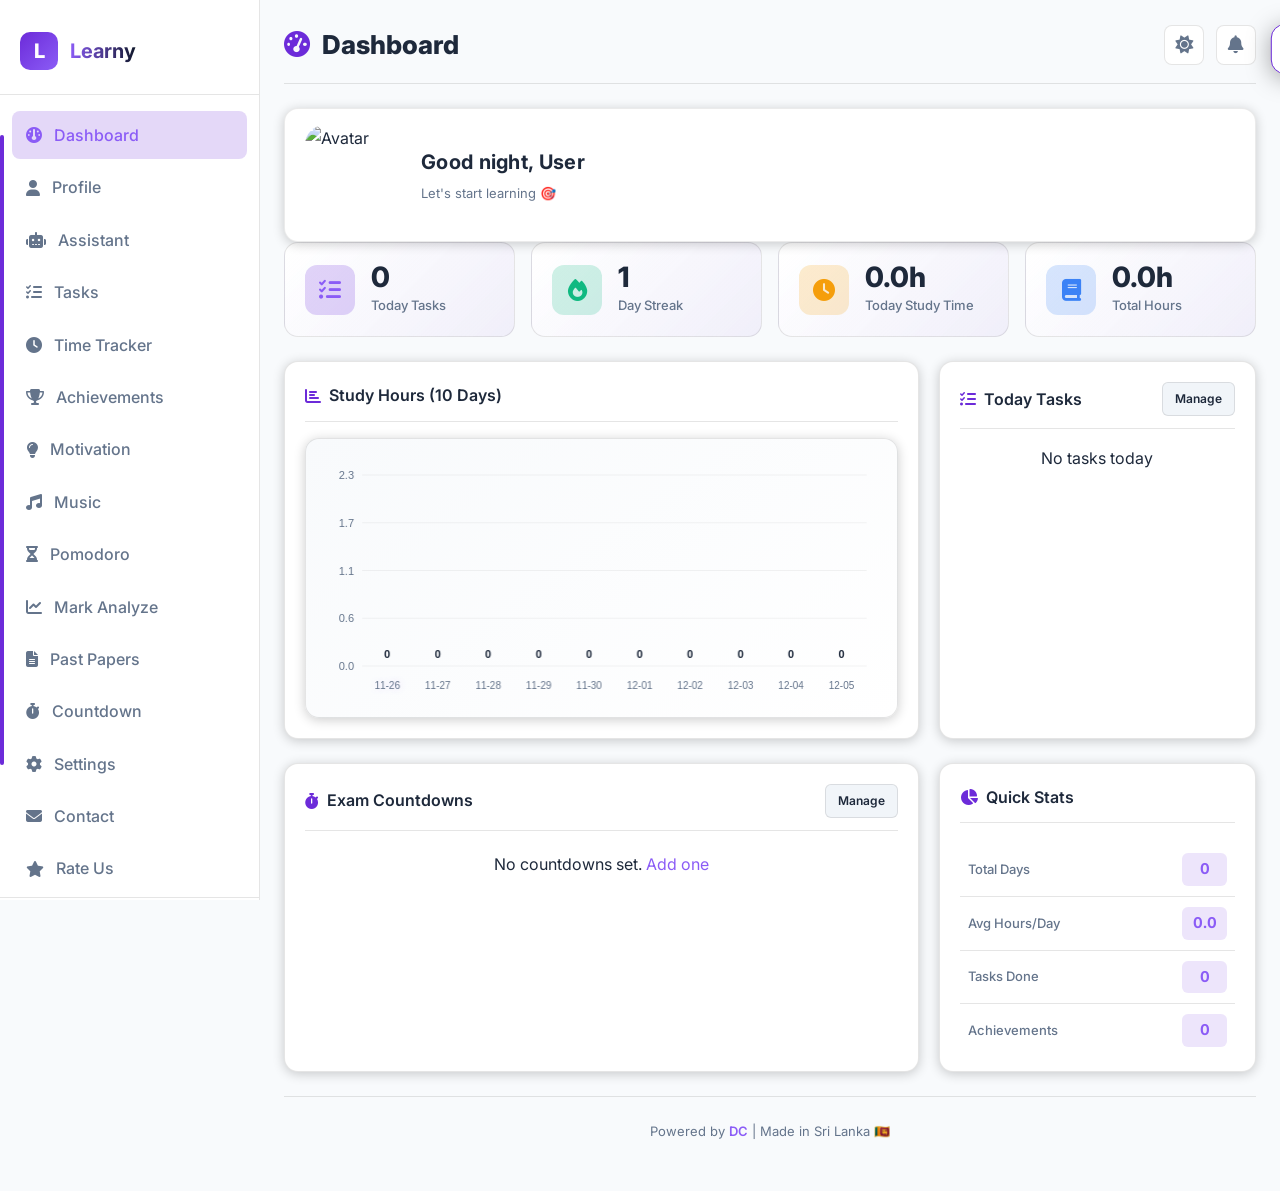
==== commit 67810423: "Update index.html" ====
--- a/index.html
+++ b/index.html
@@ -57,8 +57,7 @@
           <div class="greeting-text-container">
     <h2 id="greeting-full" class="greeting-full">Good morning, User</h2>
     <p id="greeting-sub" class="greeting-sub">Let's start learning 🎯</p>
-    <!-- 🔽 ADD THIS LINE -->
-    <i id="greeting-edit-icon" class="fa fa-pencil" title="Update Profile"></i>
+  
 </div>
       </section>
 
--- a/style.css
+++ b/style.css
@@ -1,370 +1,2282 @@
 :root {
---primary: #6c2bd9;
---primary-light: #8b5cf6;
---primary-dark: #5b21b6;
---secondary: #f59e0b;
---bg-dark: #0f0f1a;
---bg-card: #1a1a2e;
---bg-card-hover: #22223a;
---text-main: #e2e8f0;
---text-muted: #94a3b8;
---text-bright: #ffffff;
---success: #10b981;
---danger: #ef4444;
---warning: #f59e0b;
---info: #3b82f6;
---border: rgba(255, 255, 255, 0.08);
---chart-grid: rgba(255, 255, 255, 0.05);
---chart-label: #94a3b8;
---shadow: 0 4px 24px rgba(0, 0, 0, 0.35);
---shadow-sm: 0 2px 12px rgba(0, 0, 0, 0.2);
---radius: 14px;
---radius-sm: 8px;
---transition: 0.3s cubic-bezier(0.4, 0, 0.2, 1);
-}
-* { margin: 0; padding: 0; box-sizing: border-box; font-family: 'Inter', 'Segoe UI', Tahoma, Geneva, Verdana, sans-serif; }
-html { scroll-behavior: smooth; }
-body { background: var(--bg-dark); color: var(--text-main); line-height: 1.65; overflow-x: hidden; transition: background var(--transition), color var(--transition); }
-a, .btn { text-decoration: none !important; }
-a:hover { opacity: 0.9; }
-
-::-webkit-scrollbar { width: 8px; }
-::-webkit-scrollbar-track { background: var(--bg-dark); }
-::-webkit-scrollbar-thumb { background: var(--bg-card-hover); border-radius: 8px; }
-::-webkit-scrollbar-thumb:hover { background: var(--primary); }
-body { scrollbar-width: thin; scrollbar-color: var(--bg-card-hover) var(--bg-dark); }
-::selection { background: var(--primary); color: #fff; }
-
-.app-container { display: flex; min-height: 100vh; }
-.sidebar { position: fixed; top: 0; left: 0; width: 260px; height: 100vh; background: var(--bg-card); border-right: 1px solid var(--border); padding: 16px 0; overflow-y: auto; z-index: 1000; transition: transform var(--transition), background var(--transition); }
-.sidebar-header { padding: 16px 20px 24px; display: flex; align-items: center; gap: 12px; border-bottom: 1px solid var(--border); margin-bottom: 16px; }
-.sidebar-logo { width: 38px; height: 38px; border-radius: 10px; background: linear-gradient(135deg, var(--primary), var(--primary-light)); display: flex; align-items: center; justify-content: center; font-weight: 800; font-size: 20px; color: #fff; }
-.sidebar-title { font-size: 20px; font-weight: 700; background: linear-gradient(to right, var(--primary-light), var(--text-bright)); -webkit-background-clip: text; -webkit-text-fill-color: transparent; background-clip: text; }
-.nav-list { list-style: none; padding: 0 12px; }
-.nav-item a { display: flex; align-items: center; gap: 12px; padding: 11px 14px; border-radius: var(--radius-sm); color: var(--text-muted); text-decoration: none; transition: all var(--transition); margin-bottom: 4px; font-weight: 500; }
-.nav-item a:hover, .nav-item.active a { background: rgba(108, 43, 217, 0.18); color: var(--primary-light); }
-.nav-item.active a::before { content: ''; position: absolute; left: 0; top: 50%; transform: translateY(-50%); width: 4px; height: 70%; background: var(--primary); border-radius: 2px; }
-.sidebar-welcome { margin-top: auto; padding: 24px 20px 16px; border-top: 1px solid var(--border); text-align: center; }
-.sidebar-welcome p { color: var(--text-muted); font-size: 13px; margin-bottom: 8px; }
-.sidebar-welcome .welcome-text { font-size: 18px; font-weight: 700; color: var(--primary-light); margin-bottom: 12px; }
-.sidebar-welcome .divider { height: 2px; background: linear-gradient(to right, transparent, var(--primary), transparent); margin-bottom: 10px; }
-
-.main-content { flex: 1; margin-left: 260px; padding: 24px; min-height: 100vh; display: flex; flex-direction: column; transition: margin var(--transition); }
-.page-header { display: flex; justify-content: space-between; align-items: center; margin-bottom: 24px; padding-bottom: 16px; border-bottom: 1px solid var(--border); }
-.page-title { font-size: 26px; font-weight: 800; display: flex; align-items: center; gap: 12px; }
-.page-title i { color: var(--primary); }
-.hamburger { display: none; font-size: 24px; background: none; border: none; color: var(--text-main); cursor: pointer; padding: 8px; border-radius: var(--radius-sm); transition: background var(--transition); }
-.hamburger:hover { background: var(--bg-card); }
-.header-actions { display: flex; gap: 12px; align-items: center; }
-.theme-toggle, .notif-btn { background: var(--bg-card); border: 1px solid var(--border); color: var(--text-muted); width: 40px; height: 40px; border-radius: var(--radius-sm); cursor: pointer; transition: all var(--transition); display: flex; align-items: center; justify-content: center; font-size: 18px; }
-.theme-toggle:hover, .notif-btn:hover { background: var(--primary); color: #fff; border-color: var(--primary); }
-
-.card { background: var(--bg-card); border-radius: var(--radius); padding: 20px; border: 1px solid var(--border); box-shadow: var(--shadow-sm); transition: all var(--transition); }
-.card:hover { box-shadow: var(--shadow); transform: translateY(-2px); }
-.card-header { display: flex; align-items: center; justify-content: space-between; margin-bottom: 16px; padding-bottom: 12px; border-bottom: 1px solid var(--border); }
-.card-title { font-size: 16px; font-weight: 600; display: flex; align-items: center; gap: 8px; }
-.card-title i { color: var(--primary); }
-
-.stats-grid { display: grid; grid-template-columns: repeat(auto-fit, minmax(220px, 1fr)); gap: 16px; margin-bottom: 24px; }
-.stat-card { background: linear-gradient(135deg, var(--bg-card) 0%, rgba(108, 43, 217, 0.05) 100%); border-radius: var(--radius); padding: 20px; border: 1px solid var(--border); display: flex; align-items: center; gap: 16px; transition: all var(--transition); }
-.stat-card:hover { transform: translateY(-4px); box-shadow: var(--shadow); border-color: var(--primary); }
-.stat-icon { width: 50px; height: 50px; border-radius: 12px; display: flex; align-items: center; justify-content: center; font-size: 22px; flex-shrink: 0; }
-.stat-icon.purple { background: rgba(108, 43, 217, 0.2); color: var(--primary-light); }
-.stat-icon.green { background: rgba(16, 185, 129, 0.2); color: var(--success); }
-.stat-icon.orange { background: rgba(245, 158, 11, 0.2); color: var(--warning); }
-.stat-icon.blue { background: rgba(59, 130, 246, 0.2); color: var(--info); }
-.stat-icon.red { background: rgba(239, 68, 68, 0.2); color: var(--danger); }
-.stat-info h3 { font-size: 28px; font-weight: 800; margin-bottom: 4px; line-height: 1; }
-.stat-info p { color: var(--text-muted); font-size: 13px; font-weight: 500; }
-
-.grid-2 { display: grid; grid-template-columns: 2fr 1fr; gap: 20px; margin-bottom: 24px; }
-.grid-equal { display: grid; grid-template-columns: repeat(auto-fit, minmax(300px, 1fr)); gap: 20px; margin-bottom: 24px; }
-
-.btn { padding: 10px 18px; border-radius: var(--radius-sm); border: none; cursor: pointer; font-weight: 600; font-size: 14px; display: inline-flex; align-items: center; gap: 8px; transition: all var(--transition); }
-.btn-primary { background: linear-gradient(135deg, var(--primary), var(--primary-light)); color: #fff; }
-.btn-primary:hover { opacity: 0.9; transform: translateY(-1px); box-shadow: 0 4px 16px rgba(108, 43, 217, 0.4); }
-.btn-secondary { background: var(--bg-card-hover); color: var(--text-main); border: 1px solid var(--border); }
-.btn-secondary:hover { background: var(--bg-dark); border-color: var(--primary); color: var(--primary-light); }
-.btn-success { background: var(--success); color: #fff; }
-.btn-danger { background: var(--danger); color: #fff; }
-.btn-warning { background: var(--warning); color: #000; }
-.btn-info { background: var(--info); color: #fff; }
-.btn-sm { padding: 6px 12px; font-size: 12px; border-radius: 6px; }
-.btn-lg { padding: 14px 24px; font-size: 16px; border-radius: 12px; }
-
-.form-group { margin-bottom: 16px; }
-.form-group label { display: block; margin-bottom: 6px; font-weight: 500; font-size: 14px; color: var(--text-muted); }
-.form-control { width: 100%; padding: 12px 14px; background: var(--bg-dark); border: 1px solid var(--border); border-radius: var(--radius-sm); color: var(--text-main); font-size: 14px; transition: border-color var(--transition), box-shadow var(--transition); }
-.form-control:focus { outline: none; border-color: var(--primary); box-shadow: 0 0 0 3px rgba(108, 43, 217, 0.25); }
-select.form-control { appearance: none; background-image: url("image/svg+xml,%3Csvg xmlns='http://www.w3.org/2000/svg' width='12' height='12' viewBox='0 0 12 12'%3E%3Cpath fill='%2394a3b8' d='M6 8L1 3h10z'/%3E%3C/svg%3E"); background-repeat: no-repeat; background-position: right 12px center; }
-
-.task-list { max-height: 320px; overflow-y: auto; }
-.task-item { display: flex; align-items: center; gap: 12px; padding: 12px; background: var(--bg-dark); border-radius: var(--radius-sm); margin-bottom: 8px; border: 1px solid var(--border); transition: all var(--transition); animation: fadeIn 0.3s ease; }
-.task-item:hover { border-color: var(--primary); }
-.task-item.done { opacity: 0.5; text-decoration: line-through; }
-.task-check { width: 20px; height: 20px; border-radius: 50%; border: 2px solid var(--primary); cursor: pointer; display: flex; align-items: center; justify-content: center; transition: all var(--transition); flex-shrink: 0; }
-.task-check.checked { background: var(--primary); color: #fff; }
-.task-text { flex: 1; font-size: 14px; }
-.task-time { color: var(--warning); font-size: 12px; font-weight: 600; display: flex; align-items: center; gap: 4px; }
-.task-delete { background: none; border: none; color: var(--danger); cursor: pointer; font-size: 16px; opacity: 0.5; transition: opacity var(--transition); }
-.task-delete:hover { opacity: 1; }
-.progress-container { background: var(--bg-dark); border-radius: 12px; height: 14px; overflow: hidden; margin-top: 8px; }
-.progress-bar { height: 100%; background: linear-gradient(90deg, var(--primary), var(--primary-light)); border-radius: 12px; transition: width 0.5s cubic-bezier(0.4, 0, 0.2, 1); }
-.table-responsive { overflow-x: auto; }
-.data-table { width: 100%; border-collapse: collapse; }
-.data-table th, .data-table td { padding: 12px 16px; text-align: left; border-bottom: 1px solid var(--border); font-size: 14px; }
-.data-table th { color: var(--text-muted); font-weight: 600; background: var(--bg-dark); }
-.data-table tr:hover td { background: var(--bg-card-hover); }
-
-.chart-container { width: 100%; height: 280px; position: relative; background: linear-gradient(145deg, var(--bg-dark), var(--bg-card)); border-radius: var(--radius); padding: 16px; border: 1px solid var(--border); box-shadow: var(--shadow-sm); }
-.chart-canvas { width: 100% !important; height: 100% !important; }
-
-.calendar-grid { display: grid; grid-template-columns: repeat(7, 1fr); gap: 6px; }
-.cal-day { aspect-ratio: 1; display: flex; flex-direction: column; align-items: center; justify-content: center; border-radius: 8px; font-size: 12px; cursor: pointer; transition: all var(--transition); background: var(--bg-dark); color: var(--text-muted); font-weight: 500; padding: 4px; }
-.cal-date-num { font-weight: 700; font-size: 14px; line-height: 1; }
-.cal-hours { font-size: 10px; font-weight: 600; margin-top: 2px; color: var(--primary-light); }
-.cal-day:hover { background: var(--primary); color: #fff; }
-.cal-day.has-data { background: rgba(108, 43, 217, 0.3); color: var(--text-main); border: 1px solid var(--primary); }
-.cal-day.today { background: var(--primary); color: #fff; }
-.cal-day.today .cal-hours { color: #fff !important; }
-.cal-header { font-weight: 600; color: var(--text-muted); font-size: 12px; text-align: center; padding: 8px 0; }
-
-.pomodoro-display { font-size: 72px; font-weight: 900; text-align: center; padding: 32px; background: var(--bg-dark); border-radius: 24px; margin-bottom: 24px; font-variant-numeric: tabular-nums; letter-spacing: 2px; position: relative; overflow: hidden; }
-.pomodoro-display::before { content: ''; position: absolute; inset: 0; background: radial-gradient(circle, rgba(108, 43, 217, 0.1) 0%, transparent 70%); }
-.pomodoro-status { text-align: center; font-size: 16px; color: var(--text-muted); margin-bottom: 16px; font-weight: 500; text-transform: uppercase; letter-spacing: 1px; }
-.pomodoro-controls { display: flex; justify-content: center; gap: 12px; margin-bottom: 24px; }
-.session-count { text-align: center; display: flex; align-items: center; justify-content: center; gap: 8px; padding: 12px; background: var(--bg-dark); border-radius: var(--radius-sm); font-weight: 600; }
-.session-count i { color: var(--warning); }
-
-.music-player { background: linear-gradient(135deg, var(--bg-card) 0%, rgba(108, 43, 217, 0.1) 100%); border-radius: var(--radius); padding: 24px; text-align: center; border: 1px solid var(--border); }
-.album-art { width: 160px; height: 160px; border-radius: 24px; background: linear-gradient(135deg, var(--primary), var(--primary-light)); margin: 0 auto 16px; display: flex; align-items: center; justify-content: center; font-size: 48px; color: #fff; animation: pulse 2s infinite; }
-.player-controls { display: flex; align-items: center; justify-content: center; gap: 16px; margin: 16px 0; }
-.player-btn { width: 48px; height: 48px; border-radius: 50%; background: var(--bg-dark); border: 1px solid var(--border); color: var(--text-main); display: flex; align-items: center; justify-content: center; cursor: pointer; transition: all var(--transition); font-size: 18px; }
-.player-btn:hover { background: var(--primary); color: #fff; transform: scale(1.05); }
-.player-btn.play-btn { width: 64px; height: 64px; font-size: 24px; }
-.progress-seek { width: 100%; height: 6px; background: var(--bg-dark); border-radius: 3px; cursor: pointer; margin: 12px 0; position: relative; }
-.progress-fill { height: 100%; background: var(--primary); border-radius: 3px; width: 0; transition: width 0.1s linear; }
-.time-display { display: flex; justify-content: space-between; font-size: 12px; color: var(--text-muted); margin-bottom: 8px; }
-.playlist-item { display: flex; align-items: center; gap: 12px; padding: 12px; background: var(--bg-dark); border-radius: var(--radius-sm); margin-bottom: 8px; cursor: pointer; transition: all var(--transition); border: 1px solid transparent; }
-.playlist-item:hover, .playlist-item.active { border-color: var(--primary); background: rgba(108, 43, 217, 0.1); }
-.playlist-item.active { background: rgba(108, 43, 217, 0.2); }
-.playlist-num { width: 28px; height: 28px; border-radius: 50%; background: var(--primary); color: #fff; display: flex; align-items: center; justify-content: center; font-size: 12px; font-weight: 700; }
-.playlist-info { flex: 1; }
-.playlist-name { font-weight: 600; font-size: 14px; }
-.playlist-duration { font-size: 12px; color: var(--text-muted); }
-
-.badge-container { display: flex; gap: 16px; justify-content: center; flex-wrap: wrap; }
-.badge { width: 120px; height: 140px; background: var(--bg-dark); border-radius: 16px; display: flex; flex-direction: column; align-items: center; justify-content: center; gap: 8px; border: 2px solid var(--border); transition: all var(--transition); position: relative; overflow: hidden; }
-.badge.earned { border-color: var(--primary); animation: badgeEarn 0.6s cubic-bezier(0.4, 0, 0.2, 1); }
-.badge.bronze { border-color: #cd7f32; }
-.badge.silver { border-color: #c0c0c0; }
-.badge.golden { border-color: #ffd700; }
-.badge-icon { font-size: 40px; }
-.badge.bronze .badge-icon { color: #cd7f32; }
-.badge.silver .badge-icon { color: #c0c0c0; }
-.badge.golden .badge-icon { color: #ffd700; }
-.badge-name { font-size: 14px; font-weight: 700; }
-.badge-desc { font-size: 11px; color: var(--text-muted); text-align: center; }
-
-.motivation-grid { display: grid; grid-template-columns: repeat(auto-fill, minmax(320px, 1fr)); gap: 20px; padding-bottom: 24px; }
-.quote-card { background: var(--bg-card); border: 1px solid var(--border); border-radius: var(--radius); padding: 28px 24px; text-align: center; position: relative; overflow: hidden; transition: all var(--transition); box-shadow: var(--shadow-sm); }
-.quote-card:hover { transform: translateY(-6px); box-shadow: var(--shadow); border-color: var(--primary); }
-.quote-card::before { content: ''; position: absolute; top: 0; left: 0; right: 0; height: 4px; background: linear-gradient(90deg, var(--primary), var(--primary-light)); }
-.quote-text { font-size: 18px; font-style: italic; line-height: 1.6; margin-bottom: 16px; color: var(--text-main); position: relative; }
-.quote-text::before { content: '\201C'; font-size: 48px; color: var(--primary); opacity: 0.3; position: absolute; top: -24px; left: -12px; font-family: serif; }
-.quote-author { color: var(--primary-light); font-weight: 600; font-size: 14px; margin-bottom: 14px; }
-.quote-sinhala { font-size: 15px; color: var(--text-muted); line-height: 1.6; margin-bottom: 16px; opacity: 0; max-height: 0; overflow: hidden; transition: all 0.4s cubic-bezier(0.4, 0, 0.2, 1); background: rgba(108, 43, 217, 0.05); padding: 0 12px; border-radius: var(--radius-sm); }
-.quote-sinhala.show { opacity: 1; max-height: 300px; padding: 12px; margin-top: 8px; margin-bottom: 12px; }
-.translate-btn { margin-top: 4px; background: transparent; border: 1px solid var(--border); color: var(--text-muted); padding: 7px 16px; border-radius: 20px; cursor: pointer; font-size: 12px; transition: all var(--transition); display: inline-flex; align-items: center; gap: 6px; }
-.translate-btn:hover { background: var(--primary); color: #fff; border-color: var(--primary); }
-.fade-in-anim { animation: fadeInQuote 0.5s ease forwards; opacity: 0; }
-@keyframes fadeInQuote { from { opacity: 0; transform: translateY(15px); } to { opacity: 1; transform: translateY(0); } }
-
-.countdown-display { display: grid; grid-template-columns: repeat(4, 1fr); gap: 12px; margin: 24px 0; }
-.countdown-box { background: var(--bg-dark); border-radius: 16px; padding: 20px; text-align: center; border: 1px solid var(--border); }
-.countdown-value { font-size: 36px; font-weight: 800; background: linear-gradient(135deg, var(--primary), var(--primary-light)); -webkit-background-clip: text; -webkit-text-fill-color: transparent; background-clip: text; line-height: 1.1; }
-.countdown-label { font-size: 12px; color: var(--text-muted); text-transform: uppercase; letter-spacing: 1px; margin-top: 6px; }
-.paper-link { display: flex; align-items: center; gap: 16px; padding: 20px; background: var(--bg-dark); border-radius: var(--radius); border: 1px solid var(--border); text-decoration: none; color: var(--text-main); transition: all var(--transition); margin-bottom: 12px; }
-.paper-link:hover { border-color: var(--primary); transform: translateY(-3px); box-shadow: var(--shadow); }
-.paper-icon { width: 56px; height: 56px; border-radius: 14px; background: rgba(59, 130, 246, 0.2); display: flex; align-items: center; justify-content: center; font-size: 24px; color: var(--info); }
-.paper-info h3 { font-size: 16px; margin-bottom: 4px; }
-.paper-info p { font-size: 13px; color: var(--text-muted); }
-.theme-grid { display: grid; grid-template-columns: repeat(5, 1fr); gap: 12px; margin: 16px 0; }
-.theme-option { padding: 12px; border-radius: 12px; border: 2px solid var(--border); background: var(--bg-dark); cursor: pointer; transition: all var(--transition); text-align: center; }
-.theme-option.active { border-color: var(--primary); background: rgba(108, 43, 217, 0.2); }
-.theme-preview { width: 28px; height: 28px; border-radius: 50%; margin: 0 auto 6px; }
-.theme-name { font-size: 11px; font-weight: 600; color: var(--text-muted); }
-.contact-card { display: flex; gap: 20px; align-items: flex-start; padding: 24px; background: var(--bg-dark); border-radius: var(--radius); border: 1px solid var(--border); margin-bottom: 16px; }
-.contact-avatar { width: 80px; height: 80px; border-radius: 50%; background: linear-gradient(135deg, var(--primary), var(--primary-light)); display: flex; align-items: center; justify-content: center; font-size: 32px; color: #fff; flex-shrink: 0; }
-.social-links { display: flex; gap: 12px; margin-top: 12px; }
-.social-link { width: 40px; height: 40px; border-radius: 10px; background: var(--bg-card); border: 1px solid var(--border); display: flex; align-items: center; justify-content: center; color: var(--text-muted); text-decoration: none; transition: all var(--transition); }
-.social-link:hover { background: var(--primary); color: #fff; border-color: var(--primary); transform: translateY(-2px); }
-.stars-container { display: flex; gap: 12px; justify-content: center; margin: 24px 0; }
-.star-btn { background: none; border: none; color: var(--text-muted); font-size: 36px; cursor: pointer; transition: all var(--transition); padding: 4px; }
-.star-btn:hover, .star-btn.active { color: var(--warning); transform: scale(1.2); }
-.faq-item { background: var(--bg-dark); border-radius: var(--radius-sm); margin-bottom: 8px; border: 1px solid var(--border); overflow: hidden; }
-.faq-question { padding: 16px 20px; display: flex; align-items: center; justify-content: space-between; cursor: pointer; font-weight: 600; transition: background var(--transition); }
-.faq-question:hover { background: var(--bg-card-hover); }
-.faq-answer { max-height: 0; overflow: hidden; transition: max-height 0.3s cubic-bezier(0.4, 0, 0.2, 1), padding 0.3s; padding: 0 20px; color: var(--text-muted); font-size: 14px; line-height: 1.7; }
-.faq-item.open .faq-answer { max-height: 200px; padding: 0 20px 16px; }
-.faq-item.open .faq-toggle { transform: rotate(180deg); }
-
-.chat-container { height: 500px; display: flex; flex-direction: column; background: var(--bg-dark); border-radius: var(--radius); border: 1px solid var(--border); overflow: hidden; }
-.chat-messages { flex: 1; overflow-y: auto; padding: 20px; display: flex; flex-direction: column; gap: 12px; }
-.message { max-width: 80%; padding: 12px 16px; border-radius: 16px; font-size: 14px; line-height: 1.5; animation: messageSlide 0.3s ease; }
-.message.bot { background: var(--bg-card); align-self: flex-start; border-bottom-left-radius: 4px; }
-.message.user { background: var(--primary); align-self: flex-end; border-bottom-right-radius: 4px; color: #ffffff !important; }
-.chat-options { padding: 16px 20px; background: var(--bg-card); border-top: 1px solid var(--border); display: flex; flex-direction: column; gap: 8px; }
-.chat-option-btn { padding: 10px 16px; background: var(--bg-dark); border: 1px solid var(--border); border-radius: var(--radius-sm); color: var(--text-main); cursor: pointer; text-align: left; transition: all var(--transition); font-size: 13px; }
-.chat-option-btn:hover { background: var(--primary); border-color: var(--primary); }
-
-.site-footer { margin-top: auto; padding: 24px; text-align: center; color: var(--text-muted); font-size: 13px; border-top: 1px solid var(--border); }
-.site-footer a { color: var(--primary-light); text-decoration: none; font-weight: 600; }
-.site-footer a:hover { text-decoration: underline; }
-.notification { position: fixed; top: 24px; right: 24px; padding: 14px 20px; background: var(--bg-card); border: 1px solid var(--primary); border-radius: var(--radius); box-shadow: var(--shadow); z-index: 9999; display: flex; align-items: center; gap: 12px; transform: translateX(120%); transition: transform 0.3s cubic-bezier(0.4, 0, 0.2, 1); }
-.notification.show { transform: translateX(0); }
-.notification i { color: var(--primary); font-size: 20px; }
-.confetti { position: fixed; top: 0; left: 0; width: 100%; height: 100%; pointer-events: none; z-index: 9999; }
-.overlay { position: fixed; inset: 0; background: rgba(0, 0, 0, 0.6); z-index: 999; display: none; }
-.overlay.show { display: block; }
-.modal { position: fixed; top: 50%; left: 50%; transform: translate(-50%, -50%) scale(0.9); background: var(--bg-card); border-radius: var(--radius); padding: 24px; z-index: 1000; min-width: 300px; max-width: 500px; width: 90%; opacity: 0; transition: all var(--transition); border: 1px solid var(--border); box-shadow: var(--shadow); }
-.modal.show { opacity: 1; transform: translate(-50%, -50%) scale(1); }
-@keyframes fadeIn { from { opacity: 0; transform: translateY(10px); } to { opacity: 1; transform: translateY(0); } }
-@keyframes slideIn { from { opacity: 0; transform: translateX(-20px); } to { opacity: 1; transform: translateX(0); } }
-@keyframes messageSlide { from { opacity: 0; transform: translateY(8px); } to { opacity: 1; transform: translateY(0); } }
-@keyframes badgeEarn { 0% { transform: scale(0.5); opacity: 0; } 60% { transform: scale(1.1); } 100% { transform: scale(1); opacity: 1; } }
-@keyframes pulse { 0%, 100% { transform: scale(1); } 50% { transform: scale(1.03); } }
-@keyframes spin { to { transform: rotate(360deg); } }
-@keyframes progress { from { width: 0; } }
-
-.quick-stats-list { display: flex; flex-direction: column; gap: 0; padding: 4px 0; }
-.stat-row { display: flex; justify-content: space-between; align-items: center; padding: 10px 8px; border-bottom: 1px solid var(--border); transition: all var(--transition); }
-.stat-row:last-child { border-bottom: none; padding-bottom: 0; }
-.stat-row:hover { background: rgba(108, 43, 217, 0.05); transform: translateX(2px); }
-.stat-row span { color: var(--text-muted); font-size: 13px; font-weight: 500; }
-.stat-row strong { color: var(--primary-light); font-size: 15px; font-weight: 700; font-variant-numeric: tabular-nums; background: rgba(108, 43, 217, 0.12); padding: 4px 10px; border-radius: 6px; min-width: 45px; text-align: center; transition: all var(--transition); }
-.stat-row:hover strong { background: rgba(108, 43, 217, 0.18); transform: scale(1.05); }
-
-.greeting-banner { background: var(--bg-card); border: 1px solid var(--border); border-radius: var(--radius); box-shadow: var(--shadow-sm); position: relative; overflow: hidden; }
-.greeting-content { display: flex; align-items: center; gap: 16px; padding: 16px 20px; }
-.greeting-avatar { width: 100px; height: 100px; border-radius: 20px; object-fit: cover; flex-shrink: 0; transition: transform var(--transition); }
-.greeting-avatar:hover { transform: scale(1.05); }
-.greeting-text-container { display: flex; flex-direction: column; gap: 4px; flex: 1; }
-.greeting-full { font-size: 20px; font-weight: 700; color: var(--text-main); letter-spacing: 0.3px; }
-.greeting-sub { font-size: 13px; color: var(--text-muted); }
-.greeting-edit-btn { color: var(--text-muted); font-size: 18px; padding: 8px; border-radius: 50%; transition: all var(--transition); display: flex; align-items: center; justify-content: center; flex-shrink: 0; margin-left: 8px; }
-.greeting-edit-btn:hover { background: rgba(108, 43, 217, 0.15); color: var(--primary-light); transform: scale(1.1); }
-
-body.light .greeting-banner { background: #ffffff; border-color: rgba(0, 0, 0, 0.08); }
-
-.profile-container { max-width: 900px; margin: 0 auto; }
-.avatar-grid { display: grid; grid-template-columns: repeat(7, 1fr); gap: 14px; padding: 10px 0; }
-.avatar-option { position: relative; cursor: pointer; border-radius: 14px; overflow: hidden; border: 2px solid transparent; transition: all var(--transition); background: var(--bg-dark); aspect-ratio: 1; display: flex; align-items: center; justify-content: center; }
-.avatar-option:hover { border-color: var(--primary-light); transform: translateY(-3px); }
-.avatar-option.selected { border-color: var(--primary); box-shadow: 0 0 0 3px rgba(108, 43, 217, 0.15); }
-.avatar-option img { width: 85%; height: 85%; object-fit: cover; border-radius: 10px; transition: transform var(--transition); }
-.avatar-option:hover img { transform: scale(1.05); }
-.avatar-check { position: absolute; top: 6px; right: 6px; width: 22px; height: 22px; background: var(--primary); border-radius: 50%; display: flex; align-items: center; justify-content: center; color: #fff; font-size: 11px; opacity: 0; transform: scale(0.5); transition: all var(--transition); }
-.avatar-option.selected .avatar-check { opacity: 1; transform: scale(1); }
-.profile-form { display: flex; flex-direction: column; gap: 18px; }
-.form-row { display: grid; grid-template-columns: 1fr 1fr; gap: 16px; }
-.form-actions { display: flex; gap: 12px; margin-top: 8px; flex-wrap: wrap; }
-.form-actions .btn { flex: 1; min-width: 140px; justify-content: center; padding: 12px 20px; font-weight: 600; display: inline-flex; align-items: center; gap: 8px; border-radius: var(--radius-sm); border: none; cursor: pointer; transition: all var(--transition); }
-.form-actions .btn-primary { background: linear-gradient(135deg, var(--primary), var(--primary-light)); color: #fff; }
-.form-actions .btn-primary:hover { opacity: 0.9; transform: translateY(-1px); box-shadow: 0 4px 16px rgba(108, 43, 217, 0.4); }
-.form-actions .btn-secondary { background: var(--bg-card-hover); color: var(--text-main); border: 1px solid var(--border); }
-.form-actions .btn-secondary:hover { background: var(--bg-dark); border-color: var(--primary); color: var(--primary-light); }
-.char-counter { font-size: 11px; color: var(--text-muted); text-align: right; margin-top: 4px; }
-.greeting-preview { display: flex; align-items: center; gap: 14px; padding: 14px; background: var(--bg-dark); border-radius: var(--radius-sm); }
-.preview-avatar { width: 52px; height: 52px; border-radius: 14px; object-fit: cover; }
-.preview-text { display: flex; flex-direction: column; gap: 3px; }
-.preview-text .greeting-text { font-size: 15px; font-weight: 600; color: var(--text-main); }
-.preview-text .subtext { font-size: 12px; color: var(--text-muted); }
-
-.countdown-list-container { display: flex; flex-direction: column; gap: 16px; }
-.countdown-item { background: var(--bg-dark); border: 1px solid var(--border); border-radius: var(--radius); padding: 18px; transition: all var(--transition); position: relative; overflow: hidden; }
-.countdown-item:hover { border-color: var(--primary); transform: translateY(-2px); box-shadow: var(--shadow); }
-.countdown-item.expired { opacity: 0.6; border-color: var(--danger); }
-.countdown-item::before { content: ''; position: absolute; top: 0; left: 0; width: 4px; height: 100%; background: var(--primary); }
-.countdown-item.expired::before { background: var(--danger); }
-.countdown-header { display: flex; justify-content: space-between; align-items: center; margin-bottom: 12px; }
-.countdown-title { font-size: 16px; font-weight: 700; color: var(--text-main); }
-.countdown-actions { display: flex; gap: 8px; }
-.countdown-grid { display: grid; grid-template-columns: repeat(4, 1fr); gap: 10px; margin-bottom: 10px; }
-.countdown-box { background: var(--bg-card); padding: 12px 8px; border-radius: 10px; text-align: center; }
-.countdown-value { font-size: 22px; font-weight: 800; color: var(--primary-light); line-height: 1; }
-.countdown-item.expired .countdown-value { color: var(--danger); }
-.countdown-label { font-size: 10px; color: var(--text-muted); text-transform: uppercase; margin-top: 4px; letter-spacing: 0.5px; }
-.countdown-date { font-size: 12px; color: var(--text-muted); text-align: right; }
-.dash-cd-item { display: flex; justify-content: space-between; align-items: center; padding: 10px 0; border-bottom: 1px solid var(--border); }
-.dash-cd-item:last-child { border-bottom: none; }
-.dash-cd-name { font-weight: 600; color: var(--text-main); font-size: 13px; }
-.dash-cd-days { font-weight: 700; color: var(--warning); font-size: 13px; }
-.share-toast { position: fixed; bottom: 30px; left: 50%; transform: translateX(-50%); background: var(--bg-card); color: var(--text-main); padding: 12px 20px; border-radius: 30px; border: 1px solid var(--border); box-shadow: var(--shadow); z-index: 9999; opacity: 0; transition: opacity 0.3s; }
-.share-toast.show { opacity: 1; }
-
-.pomodoro-modes { display: flex; justify-content: center; gap: 10px; margin-bottom: 20px; }
-.mode-btn { padding: 8px 16px; border: 1px solid var(--border); background: var(--bg-dark); color: var(--text-muted); border-radius: 20px; cursor: pointer; transition: all var(--transition); font-weight: 500; }
-.mode-btn.active { background: var(--primary); color: #fff; border-color: var(--primary); }
-.mode-btn:hover:not(.active) { background: var(--bg-card-hover); }
-.pomodoro-main.fullscreen { position: fixed; top: 0; left: 0; width: 100vw; height: 100vh; z-index: 9999; background: var(--bg-dark); display: flex; flex-direction: column; align-items: center; justify-content: center; border-radius: 0; padding: 20px; }
-.pomodoro-main.fullscreen .pomodoro-display { font-size: 15vw; padding: 20px; background: transparent; box-shadow: none; }
-.pomodoro-main.fullscreen .pomodoro-status { font-size: 5vw; margin-bottom: 30px; }
-.pomodoro-main.fullscreen .session-count, .pomodoro-main.fullscreen .pomodoro-modes { display: none; }
-.pomodoro-main.fullscreen .pomodoro-controls { gap: 20px; }
-.pomodoro-main.fullscreen .pomodoro-controls .btn { font-size: 24px; padding: 16px 24px; }
-.session-item { display: flex; align-items: center; justify-content: space-between; padding: 10px 12px; background: var(--bg-dark); border-radius: var(--radius-sm); margin-bottom: 6px; font-size: 14px; border: 1px solid var(--border); }
-.session-item .sess-time { color: var(--text-muted); font-size: 12px; }
-.how-to-use-content { padding: 10px 0; }
-.how-to-use-content ul { list-style: none; padding: 0; margin: 0; }
-.how-to-use-content li { padding: 10px 0; border-bottom: 1px solid var(--border); display: flex; align-items: flex-start; gap: 10px; font-size: 14px; color: var(--text-muted); }
-.how-to-use-content li:last-child { border-bottom: none; }
-.how-to-use-content li strong { color: var(--text-main); }
-
+  --primary: #6c2bd9;
+  --primary-light: #8b5cf6;
+  --primary-dark: #5b21b6;
+  --secondary: #f59e0b;
+  --bg-dark: #0f0f1a;
+  --bg-card: #1a1a2e;
+  --bg-card-hover: #22223a;
+  --text-main: #e2e8f0;
+  --text-muted: #94a3b8;
+  --text-bright: #ffffff;
+  --success: #10b981;
+  --danger: #ef4444;
+  --warning: #f59e0b;
+  --info: #3b82f6;
+  --border: rgba(255, 255, 255, 0.08);
+  --chart-grid: rgba(255, 255, 255, 0.05);
+  --chart-label: #94a3b8;
+  --shadow: 0 4px 24px rgba(0, 0, 0, 0.35);
+  --shadow-sm: 0 2px 12px rgba(0, 0, 0, 0.2);
+  --radius: 14px;
+  --radius-sm: 8px;
+  --transition: 0.3s cubic-bezier(0.4, 0, 0.2, 1);
+}
+
+* {
+  margin: 0;
+  padding: 0;
+  box-sizing: border-box;
+  font-family: 'Inter', 'Segoe UI', Tahoma, Geneva, Verdana, sans-serif;
+}
+
+html {
+  scroll-behavior: smooth;
+}
+
+body {
+  background: var(--bg-dark);
+  color: var(--text-main);
+  line-height: 1.65;
+  overflow-x: hidden;
+  transition: background var(--transition), color var(--transition);
+}
+
+a, .btn {
+  text-decoration: none !important;
+}
+
+a:hover {
+  opacity: 0.9;
+}
+
+/* ========================================
+   SCROLLBAR - NEUTRAL BG COLOR
+   ======================================== */
+::-webkit-scrollbar {
+  width: 8px;
+}
+
+::-webkit-scrollbar-track {
+  background: var(--bg-dark);
+}
+
+::-webkit-scrollbar-thumb {
+  background: var(--bg-card-hover);
+  border-radius: 8px;
+}
+
+::-webkit-scrollbar-thumb:hover {
+  background: var(--primary);
+}
+
+* {
+  scrollbar-width: thin;
+  scrollbar-color: var(--bg-card-hover) var(--bg-dark);
+}
+
+::selection {
+  background: var(--primary);
+  color: #fff;
+}
+
+.app-container {
+  display: flex;
+  min-height: 100vh;
+}
+
+.sidebar {
+  position: fixed;
+  top: 0;
+  left: 0;
+  width: 260px;
+  height: 100vh;
+  background: var(--bg-card);
+  border-right: 1px solid var(--border);
+  padding: 16px 0;
+  overflow-y: auto;
+  z-index: 1000;
+  transition: transform var(--transition), background var(--transition);
+}
+
+.sidebar-header {
+  padding: 16px 20px 24px;
+  display: flex;
+  align-items: center;
+  gap: 12px;
+  border-bottom: 1px solid var(--border);
+  margin-bottom: 16px;
+}
+
+.sidebar-logo {
+  width: 38px;
+  height: 38px;
+  border-radius: 10px;
+  background: linear-gradient(135deg, var(--primary), var(--primary-light));
+  display: flex;
+  align-items: center;
+  justify-content: center;
+  font-weight: 800;
+  font-size: 20px;
+  color: #fff;
+}
+
+.sidebar-title {
+  font-size: 20px;
+  font-weight: 700;
+  background: linear-gradient(to right, var(--primary-light), var(--text-bright));
+  -webkit-background-clip: text;
+  -webkit-text-fill-color: transparent;
+  background-clip: text;
+}
+
+.nav-list {
+  list-style: none;
+  padding: 0 12px;
+}
+
+.nav-item a {
+  display: flex;
+  align-items: center;
+  gap: 12px;
+  padding: 11px 14px;
+  border-radius: var(--radius-sm);
+  color: var(--text-muted);
+  text-decoration: none;
+  transition: all var(--transition);
+  margin-bottom: 4px;
+  font-weight: 500;
+}
+
+.nav-item a:hover,
+.nav-item.active a {
+  background: rgba(108, 43, 217, 0.18);
+  color: var(--primary-light);
+}
+
+.nav-item.active a::before {
+  content: '';
+  position: absolute;
+  left: 0;
+  top: 50%;
+  transform: translateY(-50%);
+  width: 4px;
+  height: 70%;
+  background: var(--primary);
+  border-radius: 2px;
+}
+
+.sidebar-welcome {
+  margin-top: auto;
+  padding: 24px 20px 16px;
+  border-top: 1px solid var(--border);
+  text-align: center;
+}
+
+.sidebar-welcome p {
+  color: var(--text-muted);
+  font-size: 13px;
+  margin-bottom: 8px;
+}
+
+.sidebar-welcome .welcome-text {
+  font-size: 18px;
+  font-weight: 700;
+  color: var(--primary-light);
+  margin-bottom: 12px;
+}
+
+.sidebar-welcome .divider {
+  height: 2px;
+  background: linear-gradient(to right, transparent, var(--primary), transparent);
+  margin-bottom: 10px;
+}
+
+.main-content {
+  flex: 1;
+  margin-left: 260px;
+  padding: 24px;
+  min-height: 100vh;
+  display: flex;
+  flex-direction: column;
+  transition: margin var(--transition);
+}
+
+.page-header {
+  display: flex;
+  justify-content: space-between;
+  align-items: center;
+  margin-bottom: 24px;
+  padding-bottom: 16px;
+  border-bottom: 1px solid var(--border);
+}
+
+.page-title {
+  font-size: 26px;
+  font-weight: 800;
+  display: flex;
+  align-items: center;
+  gap: 12px;
+}
+
+.page-title i {
+  color: var(--primary);
+}
+
+.hamburger {
+  display: none;
+  font-size: 24px;
+  background: none;
+  border: none;
+  color: var(--text-main);
+  cursor: pointer;
+  padding: 8px;
+  border-radius: var(--radius-sm);
+  transition: background var(--transition);
+}
+
+.hamburger:hover {
+  background: var(--bg-card);
+}
+
+.header-actions {
+  display: flex;
+  gap: 12px;
+  align-items: center;
+}
+
+.theme-toggle,
+.notif-btn {
+  background: var(--bg-card);
+  border: 1px solid var(--border);
+  color: var(--text-muted);
+  width: 40px;
+  height: 40px;
+  border-radius: var(--radius-sm);
+  cursor: pointer;
+  transition: all var(--transition);
+  display: flex;
+  align-items: center;
+  justify-content: center;
+  font-size: 18px;
+}
+
+.theme-toggle:hover,
+.notif-btn:hover {
+  background: var(--primary);
+  color: #fff;
+  border-color: var(--primary);
+}
+
+.card {
+  background: var(--bg-card);
+  border-radius: var(--radius);
+  padding: 20px;
+  border: 1px solid var(--border);
+  box-shadow: var(--shadow-sm);
+  transition: all var(--transition);
+}
+
+.card:hover {
+  box-shadow: var(--shadow);
+  transform: translateY(-2px);
+}
+
+.card-header {
+  display: flex;
+  align-items: center;
+  justify-content: space-between;
+  margin-bottom: 16px;
+  padding-bottom: 12px;
+  border-bottom: 1px solid var(--border);
+}
+
+.card-title {
+  font-size: 16px;
+  font-weight: 600;
+  display: flex;
+  align-items: center;
+  gap: 8px;
+}
+
+.card-title i {
+  color: var(--primary);
+}
+
+.stats-grid {
+  display: grid;
+  grid-template-columns: repeat(auto-fit, minmax(220px, 1fr));
+  gap: 16px;
+  margin-bottom: 24px;
+}
+
+.stat-card {
+  background: linear-gradient(135deg, var(--bg-card) 0%, rgba(108, 43, 217, 0.05) 100%);
+  border-radius: var(--radius);
+  padding: 20px;
+  border: 1px solid var(--border);
+  display: flex;
+  align-items: center;
+  gap: 16px;
+  transition: all var(--transition);
+}
+
+.stat-card:hover {
+  transform: translateY(-4px);
+  box-shadow: var(--shadow);
+  border-color: var(--primary);
+}
+
+.stat-icon {
+  width: 50px;
+  height: 50px;
+  border-radius: 12px;
+  display: flex;
+  align-items: center;
+  justify-content: center;
+  font-size: 22px;
+  flex-shrink: 0;
+}
+
+.stat-icon.purple {
+  background: rgba(108, 43, 217, 0.2);
+  color: var(--primary-light);
+}
+
+.stat-icon.green {
+  background: rgba(16, 185, 129, 0.2);
+  color: var(--success);
+}
+
+.stat-icon.orange {
+  background: rgba(245, 158, 11, 0.2);
+  color: var(--warning);
+}
+
+.stat-icon.blue {
+  background: rgba(59, 130, 246, 0.2);
+  color: var(--info);
+}
+
+.stat-icon.red {
+  background: rgba(239, 68, 68, 0.2);
+  color: var(--danger);
+}
+
+.stat-info h3 {
+  font-size: 28px;
+  font-weight: 800;
+  margin-bottom: 4px;
+  line-height: 1;
+}
+
+.stat-info p {
+  color: var(--text-muted);
+  font-size: 13px;
+  font-weight: 500;
+}
+
+.grid-2 {
+  display: grid;
+  grid-template-columns: 2fr 1fr;
+  gap: 20px;
+  margin-bottom: 24px;
+}
+
+.grid-equal {
+  display: grid;
+  grid-template-columns: repeat(auto-fit, minmax(300px, 1fr));
+  gap: 20px;
+  margin-bottom: 24px;
+}
+
+.btn {
+  padding: 10px 18px;
+  border-radius: var(--radius-sm);
+  border: none;
+  cursor: pointer;
+  font-weight: 600;
+  font-size: 14px;
+  display: inline-flex;
+  align-items: center;
+  gap: 8px;
+  transition: all var(--transition);
+}
+
+.btn-primary {
+  background: linear-gradient(135deg, var(--primary), var(--primary-light));
+  color: #fff;
+}
+
+.btn-primary:hover {
+  opacity: 0.9;
+  transform: translateY(-1px);
+  box-shadow: 0 4px 16px rgba(108, 43, 217, 0.4);
+}
+
+.btn-secondary {
+  background: var(--bg-card-hover);
+  color: var(--text-main);
+  border: 1px solid var(--border);
+}
+
+.btn-secondary:hover {
+  background: var(--bg-dark);
+  border-color: var(--primary);
+  color: var(--primary-light);
+}
+
+.btn-success {
+  background: var(--success);
+  color: #fff;
+}
+
+.btn-danger {
+  background: var(--danger);
+  color: #fff;
+}
+
+.btn-warning {
+  background: var(--warning);
+  color: #000;
+}
+
+.btn-info {
+  background: var(--info);
+  color: #fff;
+}
+
+.btn-sm {
+  padding: 6px 12px;
+  font-size: 12px;
+  border-radius: 6px;
+}
+
+.btn-lg {
+  padding: 14px 24px;
+  font-size: 16px;
+  border-radius: 12px;
+}
+
+.form-group {
+  margin-bottom: 16px;
+}
+
+.form-group label {
+  display: block;
+  margin-bottom: 6px;
+  font-weight: 500;
+  font-size: 14px;
+  color: var(--text-muted);
+}
+
+.form-control {
+  width: 100%;
+  padding: 12px 14px;
+  background: var(--bg-dark);
+  border: 1px solid var(--border);
+  border-radius: var(--radius-sm);
+  color: var(--text-main);
+  font-size: 14px;
+  transition: border-color var(--transition), box-shadow var(--transition);
+}
+
+.form-control:focus {
+  outline: none;
+  border-color: var(--primary);
+  box-shadow: 0 0 0 3px rgba(108, 43, 217, 0.25);
+}
+
+select.form-control {
+  appearance: none;
+  background-image: url("data:image/svg+xml,%3Csvg xmlns='http://www.w3.org/2000/svg' width='12' height='12' viewBox='0 0 12 12'%3E%3Cpath fill='%2394a3b8' d='M6 8L1 3h10z'/%3E%3C/svg%3E");
+  background-repeat: no-repeat;
+  background-position: right 12px center;
+}
+
+.task-list {
+  max-height: 320px;
+  overflow-y: auto;
+}
+
+.task-item {
+  display: flex;
+  align-items: center;
+  gap: 12px;
+  padding: 12px;
+  background: var(--bg-dark);
+  border-radius: var(--radius-sm);
+  margin-bottom: 8px;
+  border: 1px solid var(--border);
+  transition: all var(--transition);
+  animation: fadeIn 0.3s ease;
+}
+
+.task-item:hover {
+  border-color: var(--primary);
+}
+
+.task-item.done {
+  opacity: 0.5;
+  text-decoration: line-through;
+}
+
+.task-check {
+  width: 20px;
+  height: 20px;
+  border-radius: 50%;
+  border: 2px solid var(--primary);
+  cursor: pointer;
+  display: flex;
+  align-items: center;
+  justify-content: center;
+  transition: all var(--transition);
+  flex-shrink: 0;
+}
+
+.task-check.checked {
+  background: var(--primary);
+  color: #fff;
+}
+
+.task-text {
+  flex: 1;
+  font-size: 14px;
+}
+
+.task-time {
+  color: var(--warning);
+  font-size: 12px;
+  font-weight: 600;
+  display: flex;
+  align-items: center;
+  gap: 4px;
+}
+
+.task-delete {
+  background: none;
+  border: none;
+  color: var(--danger);
+  cursor: pointer;
+  font-size: 16px;
+  opacity: 0.5;
+  transition: opacity var(--transition);
+}
+
+.task-delete:hover {
+  opacity: 1;
+}
+
+.progress-container {
+  background: var(--bg-dark);
+  border-radius: 12px;
+  height: 14px;
+  overflow: hidden;
+  margin-top: 8px;
+}
+
+.progress-bar {
+  height: 100%;
+  background: linear-gradient(90deg, var(--primary), var(--primary-light));
+  border-radius: 12px;
+  transition: width 0.5s cubic-bezier(0.4, 0, 0.2, 1);
+}
+
+.table-responsive {
+  overflow-x: auto;
+}
+
+.data-table {
+  width: 100%;
+  border-collapse: collapse;
+}
+
+.data-table th,
+.data-table td {
+  padding: 12px 16px;
+  text-align: left;
+  border-bottom: 1px solid var(--border);
+  font-size: 14px;
+}
+
+.data-table th {
+  color: var(--text-muted);
+  font-weight: 600;
+  background: var(--bg-dark);
+}
+
+.data-table tr:hover td {
+  background: var(--bg-card-hover);
+}
+
+.chart-container {
+  width: 100%;
+  height: 280px;
+  position: relative;
+  background: linear-gradient(145deg, var(--bg-dark), var(--bg-card));
+  border-radius: var(--radius);
+  padding: 16px;
+  border: 1px solid var(--border);
+  box-shadow: var(--shadow-sm);
+}
+
+.chart-canvas {
+  width: 100% !important;
+  height: 100% !important;
+}
+
+.calendar-grid {
+  display: grid;
+  grid-template-columns: repeat(7, 1fr);
+  gap: 6px;
+}
+
+.cal-day {
+  aspect-ratio: 1;
+  display: flex;
+  flex-direction: column;
+  align-items: center;
+  justify-content: center;
+  border-radius: 8px;
+  font-size: 12px;
+  cursor: pointer;
+  transition: all var(--transition);
+  background: var(--bg-dark);
+  color: var(--text-muted);
+  font-weight: 500;
+  padding: 4px;
+}
+
+.cal-date-num {
+  font-weight: 700;
+  font-size: 14px;
+  line-height: 1;
+}
+
+.cal-hours {
+  font-size: 10px;
+  font-weight: 600;
+  margin-top: 2px;
+  color: var(--primary-light);
+}
+
+.cal-day:hover {
+  background: var(--primary);
+  color: #fff;
+}
+
+.cal-day.has-data {
+  background: rgba(108, 43, 217, 0.3);
+  color: var(--text-main);
+  border: 1px solid var(--primary);
+}
+
+.cal-day.today {
+  background: var(--primary);
+  color: #fff;
+}
+
+.cal-day.today .cal-hours {
+  color: #fff !important;
+}
+
+.cal-header {
+  font-weight: 600;
+  color: var(--text-muted);
+  font-size: 12px;
+  text-align: center;
+  padding: 8px 0;
+}
+
+.pomodoro-display {
+  font-size: 72px;
+  font-weight: 900;
+  text-align: center;
+  padding: 32px;
+  background: var(--bg-dark);
+  border-radius: 24px;
+  margin-bottom: 24px;
+  font-variant-numeric: tabular-nums;
+  letter-spacing: 2px;
+  position: relative;
+  overflow: hidden;
+}
+
+.pomodoro-display::before {
+  content: '';
+  position: absolute;
+  inset: 0;
+  background: radial-gradient(circle, rgba(108, 43, 217, 0.1) 0%, transparent 70%);
+}
+
+.pomodoro-status {
+  text-align: center;
+  font-size: 16px;
+  color: var(--text-muted);
+  margin-bottom: 16px;
+  font-weight: 500;
+  text-transform: uppercase;
+  letter-spacing: 1px;
+}
+
+.pomodoro-controls {
+  display: flex;
+  justify-content: center;
+  gap: 12px;
+  margin-bottom: 24px;
+}
+
+.session-count {
+  text-align: center;
+  display: flex;
+  align-items: center;
+  justify-content: center;
+  gap: 8px;
+  padding: 12px;
+  background: var(--bg-dark);
+  border-radius: var(--radius-sm);
+  font-weight: 600;
+}
+
+.session-count i {
+  color: var(--warning);
+}
+
+.music-player {
+  background: linear-gradient(135deg, var(--bg-card) 0%, rgba(108, 43, 217, 0.1) 100%);
+  border-radius: var(--radius);
+  padding: 24px;
+  text-align: center;
+  border: 1px solid var(--border);
+}
+
+.album-art {
+  width: 160px;
+  height: 160px;
+  border-radius: 24px;
+  background: linear-gradient(135deg, var(--primary), var(--primary-light));
+  margin: 0 auto 16px;
+  display: flex;
+  align-items: center;
+  justify-content: center;
+  font-size: 48px;
+  color: #fff;
+  animation: pulse 2s infinite;
+}
+
+.player-controls {
+  display: flex;
+  align-items: center;
+  justify-content: center;
+  gap: 16px;
+  margin: 16px 0;
+}
+
+.player-btn {
+  width: 48px;
+  height: 48px;
+  border-radius: 50%;
+  background: var(--bg-dark);
+  border: 1px solid var(--border);
+  color: var(--text-main);
+  display: flex;
+  align-items: center;
+  justify-content: center;
+  cursor: pointer;
+  transition: all var(--transition);
+  font-size: 18px;
+}
+
+.player-btn:hover {
+  background: var(--primary);
+  color: #fff;
+  transform: scale(1.05);
+}
+
+.player-btn.play-btn {
+  width: 64px;
+  height: 64px;
+  font-size: 24px;
+}
+
+.progress-seek {
+  width: 100%;
+  height: 6px;
+  background: var(--bg-dark);
+  border-radius: 3px;
+  cursor: pointer;
+  margin: 12px 0;
+  position: relative;
+}
+
+.progress-fill {
+  height: 100%;
+  background: var(--primary);
+  border-radius: 3px;
+  width: 0;
+  transition: width 0.1s linear;
+}
+
+.time-display {
+  display: flex;
+  justify-content: space-between;
+  font-size: 12px;
+  color: var(--text-muted);
+  margin-bottom: 8px;
+}
+
+.playlist-item {
+  display: flex;
+  align-items: center;
+  gap: 12px;
+  padding: 12px;
+  background: var(--bg-dark);
+  border-radius: var(--radius-sm);
+  margin-bottom: 8px;
+  cursor: pointer;
+  transition: all var(--transition);
+  border: 1px solid transparent;
+}
+
+.playlist-item:hover,
+.playlist-item.active {
+  border-color: var(--primary);
+  background: rgba(108, 43, 217, 0.1);
+}
+
+.playlist-item.active {
+  background: rgba(108, 43, 217, 0.2);
+}
+
+.playlist-num {
+  width: 28px;
+  height: 28px;
+  border-radius: 50%;
+  background: var(--primary);
+  color: #fff;
+  display: flex;
+  align-items: center;
+  justify-content: center;
+  font-size: 12px;
+  font-weight: 700;
+}
+
+.playlist-info {
+  flex: 1;
+}
+
+.playlist-name {
+  font-weight: 600;
+  font-size: 14px;
+}
+
+.playlist-duration {
+  font-size: 12px;
+  color: var(--text-muted);
+}
+
+.badge-container {
+  display: flex;
+  gap: 16px;
+  justify-content: center;
+  flex-wrap: wrap;
+}
+
+.badge {
+  width: 120px;
+  height: 140px;
+  background: var(--bg-dark);
+  border-radius: 16px;
+  display: flex;
+  flex-direction: column;
+  align-items: center;
+  justify-content: center;
+  gap: 8px;
+  border: 2px solid var(--border);
+  transition: all var(--transition);
+  position: relative;
+  overflow: hidden;
+}
+
+.badge.earned {
+  border-color: var(--primary);
+  animation: badgeEarn 0.6s cubic-bezier(0.4, 0, 0.2, 1);
+}
+
+.badge.bronze {
+  border-color: #cd7f32;
+}
+
+.badge.silver {
+  border-color: #c0c0c0;
+}
+
+.badge.golden {
+  border-color: #ffd700;
+}
+
+.badge-icon {
+  font-size: 40px;
+}
+
+.badge.bronze .badge-icon {
+  color: #cd7f32;
+}
+
+.badge.silver .badge-icon {
+  color: #c0c0c0;
+}
+
+.badge.golden .badge-icon {
+  color: #ffd700;
+}
+
+.badge-name {
+  font-size: 14px;
+  font-weight: 700;
+}
+
+.badge-desc {
+  font-size: 11px;
+  color: var(--text-muted);
+  text-align: center;
+}
+
+.motivation-grid {
+  display: grid;
+  grid-template-columns: repeat(auto-fill, minmax(320px, 1fr));
+  gap: 20px;
+  padding-bottom: 24px;
+}
+
+.quote-card {
+  background: var(--bg-card);
+  border: 1px solid var(--border);
+  border-radius: var(--radius);
+  padding: 28px 24px;
+  text-align: center;
+  position: relative;
+  overflow: hidden;
+  transition: all var(--transition);
+  box-shadow: var(--shadow-sm);
+}
+
+.quote-card:hover {
+  transform: translateY(-6px);
+  box-shadow: var(--shadow);
+  border-color: var(--primary);
+}
+
+.quote-card::before {
+  content: '';
+  position: absolute;
+  top: 0;
+  left: 0;
+  right: 0;
+  height: 4px;
+  background: linear-gradient(90deg, var(--primary), var(--primary-light));
+}
+
+.quote-text {
+  font-size: 18px;
+  font-style: italic;
+  line-height: 1.6;
+  margin-bottom: 16px;
+  color: var(--text-main);
+  position: relative;
+}
+
+.quote-text::before {
+  content: '\201C';
+  font-size: 48px;
+  color: var(--primary);
+  opacity: 0.3;
+  position: absolute;
+  top: -24px;
+  left: -12px;
+  font-family: serif;
+}
+
+.quote-author {
+  color: var(--primary-light);
+  font-weight: 600;
+  font-size: 14px;
+  margin-bottom: 14px;
+}
+
+.quote-sinhala {
+  font-size: 15px;
+  color: var(--text-muted);
+  line-height: 1.6;
+  margin-bottom: 16px;
+  opacity: 0;
+  max-height: 0;
+  overflow: hidden;
+  transition: all 0.4s cubic-bezier(0.4, 0, 0.2, 1);
+  background: rgba(108, 43, 217, 0.05);
+  padding: 0 12px;
+  border-radius: var(--radius-sm);
+}
+
+.quote-sinhala.show {
+  opacity: 1;
+  max-height: 300px;
+  padding: 12px;
+  margin-top: 8px;
+  margin-bottom: 12px;
+}
+
+.translate-btn {
+  margin-top: 4px;
+  background: transparent;
+  border: 1px solid var(--border);
+  color: var(--text-muted);
+  padding: 7px 16px;
+  border-radius: 20px;
+  cursor: pointer;
+  font-size: 12px;
+  transition: all var(--transition);
+  display: inline-flex;
+  align-items: center;
+  gap: 6px;
+}
+
+.translate-btn:hover {
+  background: var(--primary);
+  color: #fff;
+  border-color: var(--primary);
+}
+
+.fade-in-anim {
+  animation: fadeInQuote 0.5s ease forwards;
+  opacity: 0;
+}
+
+@keyframes fadeInQuote {
+  from {
+    opacity: 0;
+    transform: translateY(15px);
+  }
+  to {
+    opacity: 1;
+    transform: translateY(0);
+  }
+}
+
+.countdown-display {
+  display: grid;
+  grid-template-columns: repeat(4, 1fr);
+  gap: 12px;
+  margin: 24px 0;
+}
+
+.countdown-box {
+  background: var(--bg-dark);
+  border-radius: 16px;
+  padding: 20px;
+  text-align: center;
+  border: 1px solid var(--border);
+}
+
+.countdown-value {
+  font-size: 36px;
+  font-weight: 800;
+  background: linear-gradient(135deg, var(--primary), var(--primary-light));
+  -webkit-background-clip: text;
+  -webkit-text-fill-color: transparent;
+  background-clip: text;
+  line-height: 1.1;
+}
+
+.countdown-label {
+  font-size: 12px;
+  color: var(--text-muted);
+  text-transform: uppercase;
+  letter-spacing: 1px;
+  margin-top: 6px;
+}
+
+.paper-link {
+  display: flex;
+  align-items: center;
+  gap: 16px;
+  padding: 20px;
+  background: var(--bg-dark);
+  border-radius: var(--radius);
+  border: 1px solid var(--border);
+  text-decoration: none;
+  color: var(--text-main);
+  transition: all var(--transition);
+  margin-bottom: 12px;
+}
+
+.paper-link:hover {
+  border-color: var(--primary);
+  transform: translateY(-3px);
+  box-shadow: var(--shadow);
+}
+
+.paper-icon {
+  width: 56px;
+  height: 56px;
+  border-radius: 14px;
+  background: rgba(59, 130, 246, 0.2);
+  display: flex;
+  align-items: center;
+  justify-content: center;
+  font-size: 24px;
+  color: var(--info);
+}
+
+.paper-info h3 {
+  font-size: 16px;
+  margin-bottom: 4px;
+}
+
+.paper-info p {
+  font-size: 13px;
+  color: var(--text-muted);
+}
+
+.theme-grid {
+  display: grid;
+  grid-template-columns: repeat(5, 1fr);
+  gap: 12px;
+  margin: 16px 0;
+}
+
+.theme-option {
+  padding: 12px;
+  border-radius: 12px;
+  border: 2px solid var(--border);
+  background: var(--bg-dark);
+  cursor: pointer;
+  transition: all var(--transition);
+  text-align: center;
+}
+
+.theme-option.active {
+  border-color: var(--primary);
+  background: rgba(108, 43, 217, 0.2);
+}
+
+.theme-preview {
+  width: 28px;
+  height: 28px;
+  border-radius: 50%;
+  margin: 0 auto 6px;
+}
+
+.theme-name {
+  font-size: 11px;
+  font-weight: 600;
+  color: var(--text-muted);
+}
+
+.contact-card {
+  display: flex;
+  gap: 20px;
+  align-items: flex-start;
+  padding: 24px;
+  background: var(--bg-dark);
+  border-radius: var(--radius);
+  border: 1px solid var(--border);
+  margin-bottom: 16px;
+}
+
+.contact-avatar {
+  width: 80px;
+  height: 80px;
+  border-radius: 50%;
+  background: linear-gradient(135deg, var(--primary), var(--primary-light));
+  display: flex;
+  align-items: center;
+  justify-content: center;
+  font-size: 32px;
+  color: #fff;
+  flex-shrink: 0;
+}
+
+.social-links {
+  display: flex;
+  gap: 12px;
+  margin-top: 12px;
+}
+
+.social-link {
+  width: 40px;
+  height: 40px;
+  border-radius: 10px;
+  background: var(--bg-card);
+  border: 1px solid var(--border);
+  display: flex;
+  align-items: center;
+  justify-content: center;
+  color: var(--text-muted);
+  text-decoration: none;
+  transition: all var(--transition);
+}
+
+.social-link:hover {
+  background: var(--primary);
+  color: #fff;
+  border-color: var(--primary);
+  transform: translateY(-2px);
+}
+
+.stars-container {
+  display: flex;
+  gap: 12px;
+  justify-content: center;
+  margin: 24px 0;
+}
+
+.star-btn {
+  background: none;
+  border: none;
+  color: var(--text-muted);
+  font-size: 36px;
+  cursor: pointer;
+  transition: all var(--transition);
+  padding: 4px;
+}
+
+.star-btn:hover,
+.star-btn.active {
+  color: var(--warning);
+  transform: scale(1.2);
+}
+
+.faq-item {
+  background: var(--bg-dark);
+  border-radius: var(--radius-sm);
+  margin-bottom: 8px;
+  border: 1px solid var(--border);
+  overflow: hidden;
+}
+
+.faq-question {
+  padding: 16px 20px;
+  display: flex;
+  align-items: center;
+  justify-content: space-between;
+  cursor: pointer;
+  font-weight: 600;
+  transition: background var(--transition);
+}
+
+.faq-question:hover {
+  background: var(--bg-card-hover);
+}
+
+.faq-answer {
+  max-height: 0;
+  overflow: hidden;
+  transition: max-height 0.3s cubic-bezier(0.4, 0, 0.2, 1), padding 0.3s;
+  padding: 0 20px;
+  color: var(--text-muted);
+  font-size: 14px;
+  line-height: 1.7;
+}
+
+.faq-item.open .faq-answer {
+  max-height: 200px;
+  padding: 0 20px 16px;
+}
+
+.faq-item.open .faq-toggle {
+  transform: rotate(180deg);
+}
+
+.chat-container {
+  height: 500px;
+  display: flex;
+  flex-direction: column;
+  background: var(--bg-dark);
+  border-radius: var(--radius);
+  border: 1px solid var(--border);
+  overflow: hidden;
+}
+
+.chat-messages {
+  flex: 1;
+  overflow-y: auto;
+  padding: 20px;
+  display: flex;
+  flex-direction: column;
+  gap: 12px;
+}
+
+.message {
+  max-width: 80%;
+  padding: 12px 16px;
+  border-radius: 16px;
+  font-size: 14px;
+  line-height: 1.5;
+  animation: messageSlide 0.3s ease;
+}
+
+.message.bot {
+  background: var(--bg-card);
+  align-self: flex-start;
+  border-bottom-left-radius: 4px;
+}
+
+.message.user {
+  background: var(--primary);
+  align-self: flex-end;
+  border-bottom-right-radius: 4px;
+  color: #ffffff !important;
+}
+
+.chat-options {
+  padding: 16px 20px;
+  background: var(--bg-card);
+  border-top: 1px solid var(--border);
+  display: flex;
+  flex-direction: column;
+  gap: 8px;
+}
+
+.chat-option-btn {
+  padding: 10px 16px;
+  background: var(--bg-dark);
+  border: 1px solid var(--border);
+  border-radius: var(--radius-sm);
+  color: var(--text-main);
+  cursor: pointer;
+  text-align: left;
+  transition: all var(--transition);
+  font-size: 13px;
+}
+
+.chat-option-btn:hover {
+  background: var(--primary);
+  border-color: var(--primary);
+}
+
+.site-footer {
+  margin-top: auto;
+  padding: 24px;
+  text-align: center;
+  color: var(--text-muted);
+  font-size: 13px;
+  border-top: 1px solid var(--border);
+}
+
+.site-footer a {
+  color: var(--primary-light);
+  text-decoration: none;
+  font-weight: 600;
+}
+
+.site-footer a:hover {
+  text-decoration: underline;
+}
+
+.notification {
+  position: fixed;
+  top: 24px;
+  right: 24px;
+  padding: 14px 20px;
+  background: var(--bg-card);
+  border: 1px solid var(--primary);
+  border-radius: var(--radius);
+  box-shadow: var(--shadow);
+  z-index: 9999;
+  display: flex;
+  align-items: center;
+  gap: 12px;
+  transform: translateX(120%);
+  transition: transform 0.3s cubic-bezier(0.4, 0, 0.2, 1);
+}
+
+.notification.show {
+  transform: translateX(0);
+}
+
+.notification i {
+  color: var(--primary);
+  font-size: 20px;
+}
+
+.confetti {
+  position: fixed;
+  top: 0;
+  left: 0;
+  width: 100%;
+  height: 100%;
+  pointer-events: none;
+  z-index: 9999;
+}
+
+.overlay {
+  position: fixed;
+  inset: 0;
+  background: rgba(0, 0, 0, 0.6);
+  z-index: 999;
+  display: none;
+}
+
+.overlay.show {
+  display: block;
+}
+
+.modal {
+  position: fixed;
+  top: 50%;
+  left: 50%;
+  transform: translate(-50%, -50%) scale(0.9);
+  background: var(--bg-card);
+  border-radius: var(--radius);
+  padding: 24px;
+  z-index: 1000;
+  min-width: 300px;
+  max-width: 500px;
+  width: 90%;
+  opacity: 0;
+  transition: all var(--transition);
+  border: 1px solid var(--border);
+  box-shadow: var(--shadow);
+}
+
+.modal.show {
+  opacity: 1;
+  transform: translate(-50%, -50%) scale(1);
+}
+
+@keyframes fadeIn {
+  from {
+    opacity: 0;
+    transform: translateY(10px);
+  }
+  to {
+    opacity: 1;
+    transform: translateY(0);
+  }
+}
+
+@keyframes slideIn {
+  from {
+    opacity: 0;
+    transform: translateX(-20px);
+  }
+  to {
+    opacity: 1;
+    transform: translateX(0);
+  }
+}
+
+@keyframes messageSlide {
+  from {
+    opacity: 0;
+    transform: translateY(8px);
+  }
+  to {
+    opacity: 1;
+    transform: translateY(0);
+  }
+}
+
+@keyframes badgeEarn {
+  0% {
+    transform: scale(0.5);
+    opacity: 0;
+  }
+  60% {
+    transform: scale(1.1);
+  }
+  100% {
+    transform: scale(1);
+    opacity: 1;
+  }
+}
+
+@keyframes pulse {
+  0%,
+  100% {
+    transform: scale(1);
+  }
+  50% {
+    transform: scale(1.03);
+  }
+}
+
+@keyframes spin {
+  to {
+    transform: rotate(360deg);
+  }
+}
+
+@keyframes progress {
+  from {
+    width: 0;
+  }
+}
+
+/* ========================================
+   QUICK STATS (Professional Clean Style)
+   ======================================== */
+.quick-stats-list {
+  display: flex;
+  flex-direction: column;
+  gap: 0;
+  padding: 4px 0;
+}
+
+.stat-row {
+  display: flex;
+  justify-content: space-between;
+  align-items: center;
+  padding: 10px 8px;
+  border-bottom: 1px solid var(--border);
+  transition: all var(--transition);
+}
+
+.stat-row:last-child {
+  border-bottom: none;
+  padding-bottom: 0;
+}
+
+.stat-row:hover {
+  background: rgba(108, 43, 217, 0.05);
+  transform: translateX(2px);
+}
+
+.stat-row span {
+  color: var(--text-muted);
+  font-size: 13px;
+  font-weight: 500;
+}
+
+.stat-row strong {
+  color: var(--primary-light);
+  font-size: 15px;
+  font-weight: 700;
+  font-variant-numeric: tabular-nums;
+  background: rgba(108, 43, 217, 0.12);
+  padding: 4px 10px;
+  border-radius: 6px;
+  min-width: 45px;
+  text-align: center;
+  transition: all var(--transition);
+}
+
+.stat-row:hover strong {
+  background: rgba(108, 43, 217, 0.18);
+  transform: scale(1.05);
+}
+
+/* ========================================
+   GREETING BANNER - DARK MODE
+   ======================================== */
+.greeting-banner {
+  background: var(--bg-card);
+  border: 1px solid var(--border);
+  border-radius: var(--radius);
+  box-shadow: var(--shadow-sm);
+  position: relative;
+  overflow: hidden;
+}
+
+.greeting-content {
+  display: flex;
+  align-items: center;
+  gap: 16px;
+  padding: 16px 20px;
+}
+
+.greeting-avatar {
+  width: 100px;
+  height: 100px;
+  border-radius: 20px;
+  object-fit: cover;
+  flex-shrink: 0;
+  transition: transform var(--transition);
+}
+
+.greeting-avatar:hover {
+  transform: scale(1.05);
+}
+
+.greeting-text-container {
+  display: flex;
+  flex-direction: column;
+  gap: 4px;
+  flex: 1;
+}
+
+.greeting-full {
+  font-size: 20px;
+  font-weight: 700;
+  color: var(--text-main);
+  letter-spacing: 0.3px;
+}
+
+.greeting-sub {
+  font-size: 13px;
+  color: var(--text-muted);
+}
+
+/* ✅ Light mode override */
+body.light .greeting-banner {
+  background: #ffffff;
+  border-color: rgba(0, 0, 0, 0.08);
+}
+
+/* ========================================
+   PROFILE PAGE STYLES
+   ======================================== */
+.profile-container {
+  max-width: 900px;
+  margin: 0 auto;
+}
+
+/* ✅ DESKTOP: 7 columns = 2 rows for 14 avatars */
+.avatar-grid {
+  display: grid;
+  grid-template-columns: repeat(7, 1fr);
+  gap: 14px;
+  padding: 10px 0;
+}
+
+.avatar-option {
+  position: relative;
+  cursor: pointer;
+  border-radius: 14px;
+  overflow: hidden;
+  border: 2px solid transparent;
+  transition: all var(--transition);
+  background: var(--bg-dark);
+  aspect-ratio: 1;
+  display: flex;
+  align-items: center;
+  justify-content: center;
+}
+
+.avatar-option:hover {
+  border-color: var(--primary-light);
+  transform: translateY(-3px);
+}
+
+.avatar-option.selected {
+  border-color: var(--primary);
+  box-shadow: 0 0 0 3px rgba(108, 43, 217, 0.15);
+}
+
+.avatar-option img {
+  width: 85%;
+  height: 85%;
+  object-fit: cover;
+  border-radius: 10px;
+  transition: transform var(--transition);
+}
+
+.avatar-option:hover img {
+  transform: scale(1.05);
+}
+
+.avatar-check {
+  position: absolute;
+  top: 6px;
+  right: 6px;
+  width: 22px;
+  height: 22px;
+  background: var(--primary);
+  border-radius: 50%;
+  display: flex;
+  align-items: center;
+  justify-content: center;
+  color: #fff;
+  font-size: 11px;
+  opacity: 0;
+  transform: scale(0.5);
+  transition: all var(--transition);
+}
+
+.avatar-option.selected .avatar-check {
+  opacity: 1;
+  transform: scale(1);
+}
+
+.profile-form {
+  display: flex;
+  flex-direction: column;
+  gap: 18px;
+}
+
+.form-row {
+  display: grid;
+  grid-template-columns: 1fr 1fr;
+  gap: 16px;
+}
+
+.form-actions {
+  display: flex;
+  gap: 12px;
+  margin-top: 8px;
+  flex-wrap: wrap;
+}
+
+.form-actions .btn {
+  flex: 1;
+  min-width: 140px;
+  justify-content: center;
+  padding: 12px 20px;
+  font-weight: 600;
+  display: inline-flex;
+  align-items: center;
+  gap: 8px;
+  border-radius: var(--radius-sm);
+  border: none;
+  cursor: pointer;
+  transition: all var(--transition);
+}
+
+.form-actions .btn-primary {
+  background: linear-gradient(135deg, var(--primary), var(--primary-light));
+  color: #fff;
+}
+
+.form-actions .btn-primary:hover {
+  opacity: 0.9;
+  transform: translateY(-1px);
+  box-shadow: 0 4px 16px rgba(108, 43, 217, 0.4);
+}
+
+.form-actions .btn-secondary {
+  background: var(--bg-card-hover);
+  color: var(--text-main);
+  border: 1px solid var(--border);
+}
+
+.form-actions .btn-secondary:hover {
+  background: var(--bg-dark);
+  border-color: var(--primary);
+  color: var(--primary-light);
+}
+
+.char-counter {
+  font-size: 11px;
+  color: var(--text-muted);
+  text-align: right;
+  margin-top: 4px;
+}
+
+.greeting-preview {
+  display: flex;
+  align-items: center;
+  gap: 14px;
+  padding: 14px;
+  background: var(--bg-dark);
+  border-radius: var(--radius-sm);
+}
+
+.preview-avatar {
+  width: 52px;
+  height: 52px;
+  border-radius: 14px;
+  object-fit: cover;
+}
+
+.preview-text {
+  display: flex;
+  flex-direction: column;
+  gap: 3px;
+}
+
+.preview-text .greeting-text {
+  font-size: 15px;
+  font-weight: 600;
+  color: var(--text-main);
+}
+
+.preview-text .subtext {
+  font-size: 12px;
+  color: var(--text-muted);
+}
+
+/* ========================================
+   COUNTDOWN STYLES
+   ======================================== */
+.countdown-list-container {
+  display: flex;
+  flex-direction: column;
+  gap: 16px;
+}
+
+.countdown-item {
+  background: var(--bg-dark);
+  border: 1px solid var(--border);
+  border-radius: var(--radius);
+  padding: 18px;
+  transition: all var(--transition);
+  position: relative;
+  overflow: hidden;
+}
+
+.countdown-item:hover {
+  border-color: var(--primary);
+  transform: translateY(-2px);
+  box-shadow: var(--shadow);
+}
+
+.countdown-item.expired {
+  opacity: 0.6;
+  border-color: var(--danger);
+}
+
+.countdown-item::before {
+  content: '';
+  position: absolute;
+  top: 0;
+  left: 0;
+  width: 4px;
+  height: 100%;
+  background: var(--primary);
+}
+
+.countdown-item.expired::before {
+  background: var(--danger);
+}
+
+.countdown-header {
+  display: flex;
+  justify-content: space-between;
+  align-items: center;
+  margin-bottom: 12px;
+}
+
+.countdown-title {
+  font-size: 16px;
+  font-weight: 700;
+  color: var(--text-main);
+}
+
+.countdown-actions {
+  display: flex;
+  gap: 8px;
+}
+
+.countdown-grid {
+  display: grid;
+  grid-template-columns: repeat(4, 1fr);
+  gap: 10px;
+  margin-bottom: 10px;
+}
+
+.countdown-box {
+  background: var(--bg-card);
+  padding: 12px 8px;
+  border-radius: 10px;
+  text-align: center;
+}
+
+.countdown-value {
+  font-size: 22px;
+  font-weight: 800;
+  color: var(--primary-light);
+  line-height: 1;
+}
+
+.countdown-item.expired .countdown-value {
+  color: var(--danger);
+}
+
+.countdown-label {
+  font-size: 10px;
+  color: var(--text-muted);
+  text-transform: uppercase;
+  margin-top: 4px;
+  letter-spacing: 0.5px;
+}
+
+.countdown-date {
+  font-size: 12px;
+  color: var(--text-muted);
+  text-align: right;
+}
+
+.dash-cd-item {
+  display: flex;
+  justify-content: space-between;
+  align-items: center;
+  padding: 10px 0;
+  border-bottom: 1px solid var(--border);
+}
+
+.dash-cd-item:last-child {
+  border-bottom: none;
+}
+
+.dash-cd-name {
+  font-weight: 600;
+  color: var(--text-main);
+  font-size: 13px;
+}
+
+.dash-cd-days {
+  font-weight: 700;
+  color: var(--warning);
+  font-size: 13px;
+}
+
+.share-toast {
+  position: fixed;
+  bottom: 30px;
+  left: 50%;
+  transform: translateX(-50%);
+  background: var(--bg-card);
+  color: var(--text-main);
+  padding: 12px 20px;
+  border-radius: 30px;
+  border: 1px solid var(--border);
+  box-shadow: var(--shadow);
+  z-index: 9999;
+  opacity: 0;
+  transition: opacity 0.3s;
+}
+
+.share-toast.show {
+  opacity: 1;
+}
+
+/* ========================================
+   POMODORO FULLSCREEN & UTILITIES
+   ======================================== */
+.pomodoro-modes {
+  display: flex;
+  justify-content: center;
+  gap: 10px;
+  margin-bottom: 20px;
+}
+
+.mode-btn {
+  padding: 8px 16px;
+  border: 1px solid var(--border);
+  background: var(--bg-dark);
+  color: var(--text-muted);
+  border-radius: 20px;
+  cursor: pointer;
+  transition: all var(--transition);
+  font-weight: 500;
+}
+
+.mode-btn.active {
+  background: var(--primary);
+  color: #fff;
+  border-color: var(--primary);
+}
+
+.mode-btn:hover:not(.active) {
+  background: var(--bg-card-hover);
+}
+
+.pomodoro-main.fullscreen {
+  position: fixed;
+  top: 0;
+  left: 0;
+  width: 100vw;
+  height: 100vh;
+  z-index: 9999;
+  background: var(--bg-dark);
+  display: flex;
+  flex-direction: column;
+  align-items: center;
+  justify-content: center;
+  border-radius: 0;
+  padding: 20px;
+}
+
+.pomodoro-main.fullscreen .pomodoro-display {
+  font-size: 15vw;
+  padding: 20px;
+  background: transparent;
+  box-shadow: none;
+}
+
+.pomodoro-main.fullscreen .pomodoro-status {
+  font-size: 5vw;
+  margin-bottom: 30px;
+}
+
+.pomodoro-main.fullscreen .session-count,
+.pomodoro-main.fullscreen .pomodoro-modes {
+  display: none;
+}
+
+.pomodoro-main.fullscreen .pomodoro-controls {
+  gap: 20px;
+}
+
+.pomodoro-main.fullscreen .pomodoro-controls .btn {
+  font-size: 24px;
+  padding: 16px 24px;
+}
+
+.session-item {
+  display: flex;
+  align-items: center;
+  justify-content: space-between;
+  padding: 10px 12px;
+  background: var(--bg-dark);
+  border-radius: var(--radius-sm);
+  margin-bottom: 6px;
+  font-size: 14px;
+  border: 1px solid var(--border);
+}
+
+.session-item .sess-time {
+  color: var(--text-muted);
+  font-size: 12px;
+}
+
+.how-to-use-content {
+  padding: 10px 0;
+}
+
+.how-to-use-content ul {
+  list-style: none;
+  padding: 0;
+  margin: 0;
+}
+
+.how-to-use-content li {
+  padding: 10px 0;
+  border-bottom: 1px solid var(--border);
+  display: flex;
+  align-items: flex-start;
+  gap: 10px;
+  font-size: 14px;
+  color: var(--text-muted);
+}
+
+.how-to-use-content li:last-child {
+  border-bottom: none;
+}
+
+.how-to-use-content li strong {
+  color: var(--text-main);
+}
+
+/* ========================================
+   MOBILE RESPONSIVE - COMPLETE
+   ======================================== */
 @media (max-width: 768px) {
-  .sidebar { transform: translateX(-100%); }
-  .sidebar.open { transform: translateX(0); }
-  .main-content { margin-left: 0; padding: 16px; }
-  .hamburger { display: flex; }
-  .stats-grid { grid-template-columns: repeat(2, 1fr) !important; gap: 10px; }
-  .stat-mobile-hide { display: none !important; }
-  .stat-card { padding: 10px 8px; gap: 8px; }
-  .stat-icon { width: 34px; height: 34px; font-size: 15px; border-radius: 8px; }
-  .stat-info h3 { font-size: 17px; }
-  .stat-info p { font-size: 10px; }
-  .grid-2 { grid-template-columns: 1fr; }
-  .countdown-display { grid-template-columns: repeat(2, 1fr); }
-  .theme-grid { grid-template-columns: repeat(3, 1fr); }
-  .pomodoro-display { font-size: 48px; padding: 24px; }
-  .quote-text { font-size: 16px; }
-  .page-title { font-size: 20px; }
-  .motivation-grid { grid-template-columns: 1fr; }
-  .greeting-content { padding: 14px 16px; gap: 12px; }
-  .greeting-avatar { width: 60px; height: 60px; }
-  .greeting-full { font-size: 18px; }
-  .greeting-sub { font-size: 12px; }
-  .avatar-grid { grid-template-columns: repeat(3, 1fr); gap: 10px; }
-  .form-row { grid-template-columns: 1fr; }
-  .form-actions { flex-direction: column; }
-  .form-actions .btn { width: 100%; }
-  .greeting-preview { flex-direction: column; text-align: center; }
-}
+  .sidebar {
+    transform: translateX(-100%);
+  }
+  
+  .sidebar.open {
+    transform: translateX(0);
+  }
+  
+  .main-content {
+    margin-left: 0;
+    padding: 16px;
+  }
+  
+  .hamburger {
+    display: flex;
+  }
+  
+  .stats-grid {
+    grid-template-columns: repeat(2, 1fr) !important;
+    gap: 10px;
+  }
+  
+  .stat-mobile-hide {
+    display: none !important;
+  }
+  
+  .stat-card {
+    padding: 10px 8px;
+    gap: 8px;
+  }
+  
+  .stat-icon {
+    width: 34px;
+    height: 34px;
+    font-size: 15px;
+    border-radius: 8px;
+  }
+  
+  .stat-info h3 {
+    font-size: 17px;
+  }
+  
+  .stat-info p {
+    font-size: 10px;
+  }
+  
+  .grid-2 {
+    grid-template-columns: 1fr;
+  }
+  
+  .countdown-display {
+    grid-template-columns: repeat(2, 1fr);
+  }
+  
+  .theme-grid {
+    grid-template-columns: repeat(3, 1fr);
+  }
+  
+  .pomodoro-display {
+    font-size: 48px;
+    padding: 24px;
+  }
+  
+  .quote-text {
+    font-size: 16px;
+  }
+  
+  .page-title {
+    font-size: 20px;
+  }
+  
+  .motivation-grid {
+    grid-template-columns: 1fr;
+  }
+  
+  /* ✅ Greeting Banner Mobile */
+  .greeting-content {
+    padding: 14px 16px;
+    gap: 12px;
+  }
+  
+  .greeting-avatar {
+    width: 60px;
+    height: 60px;
+  }
+  
+  .greeting-full {
+    font-size: 18px;
+  }
+  
+  .greeting-sub {
+    font-size: 12px;
+  }
+  
+  /* ✅ Profile Mobile - 3 columns */
+  .avatar-grid {
+    grid-template-columns: repeat(3, 1fr);
+    gap: 10px;
+  }
+  
+  .form-row {
+    grid-template-columns: 1fr;
+  }
+  
+  .form-actions {
+    flex-direction: column;
+  }
+  
+  .form-actions .btn {
+    width: 100%;
+  }
+  
+  .greeting-preview {
+    flex-direction: column;
+    text-align: center;
+  }
+}
+
 @media (max-width: 600px) {
-  .countdown-grid { grid-template-columns: repeat(2, 1fr); }
-  .countdown-header { flex-direction: column; align-items: flex-start; gap: 8px; }
-}
+  .countdown-grid {
+    grid-template-columns: repeat(2, 1fr);
+  }
+  
+  .countdown-header {
+    flex-direction: column;
+    align-items: flex-start;
+    gap: 8px;
+  }
+}
+
 @media (max-width: 480px) {
-  .greeting-avatar { width: 52px; height: 52px; }
-  .preview-avatar { width: 48px; height: 48px; }
-  .avatar-grid { grid-template-columns: repeat(3, 1fr); gap: 8px; }
-  .avatar-option { border-radius: 10px; }
-  .avatar-check { width: 18px; height: 18px; font-size: 10px; top: 4px; right: 4px; }
-}
-
-body.light { --bg-dark: #f8fafc; --bg-card: #ffffff; --bg-card-hover: #f1f5f9; --text-main: #1e293b; --text-muted: #64748b; --text-bright: #0f172a; --border: rgba(0, 0, 0, 0.1); --chart-grid: rgba(0, 0, 0, 0.05); --chart-label: #64748b; }
-body.theme-red { --primary: #ef4444; --primary-light: #f87171; --primary-dark: #dc2626; }
-body.theme-green { --primary: #10b981; --primary-light: #34d399; --primary-dark: #059669; }
-body.theme-blue { --primary: #3b82f6; --primary-light: #60a5fa; --primary-dark: #2563eb; }
-body.theme-yellow { --primary: #eab308; --primary-light: #facc15; --primary-dark: #ca8a04; }
-
-.text-center { text-align: center; } .text-right { text-align: right; } .mb-0 { margin-bottom: 0; } .mb-1 { margin-bottom: 8px; } .mb-2 { margin-bottom: 16px; } .mb-3 { margin-bottom: 24px; } .mt-2 { margin-top: 16px; } .mt-3 { margin-top: 24px; } .flex { display: flex; } .items-center { align-items: center; } .justify-between { justify-content: space-between; } .gap-2 { gap: 8px; } .gap-3 { gap: 12px; } .hidden { display: none !important; } .w-full { width: 100%; }
+  .greeting-avatar {
+    width: 52px;
+    height: 52px;
+  }
+  
+  .preview-avatar {
+    width: 48px;
+    height: 48px;
+  }
+  
+  /* ✅ Small Mobile: 3 columns, compact */
+  .avatar-grid {
+    grid-template-columns: repeat(3, 1fr);
+    gap: 8px;
+  }
+  
+  .avatar-option {
+    border-radius: 10px;
+  }
+  
+  .avatar-check {
+    width: 18px;
+    height: 18px;
+    font-size: 10px;
+    top: 4px;
+    right: 4px;
+  }
+}
+
+/* ========================================
+   LIGHT MODE & THEME VARIATIONS
+   ======================================== */
+body.light {
+  --bg-dark: #f8fafc;
+  --bg-card: #ffffff;
+  --bg-card-hover: #f1f5f9;
+  --text-main: #1e293b;
+  --text-muted: #64748b;
+  --text-bright: #0f172a;
+  --border: rgba(0, 0, 0, 0.1);
+  --chart-grid: rgba(0, 0, 0, 0.05);
+  --chart-label: #64748b;
+}
+
+body.theme-red {
+  --primary: #ef4444;
+  --primary-light: #f87171;
+  --primary-dark: #dc2626;
+}
+
+body.theme-green {
+  --primary: #10b981;
+  --primary-light: #34d399;
+  --primary-dark: #059669;
+}
+
+body.theme-blue {
+  --primary: #3b82f6;
+  --primary-light: #60a5fa;
+  --primary-dark: #2563eb;
+}
+
+body.theme-yellow {
+  --primary: #eab308;
+  --primary-light: #facc15;
+  --primary-dark: #ca8a04;
+}
+
+/* ========================================
+   UTILITY CLASSES
+   ======================================== */
+.text-center { text-align: center; }
+.text-right { text-align: right; }
+.mb-0 { margin-bottom: 0; }
+.mb-1 { margin-bottom: 8px; }
+.mb-2 { margin-bottom: 16px; }
+.mb-3 { margin-bottom: 24px; }
+.mt-2 { margin-top: 16px; }
+.mt-3 { margin-top: 24px; }
+.flex { display: flex; }
+.items-center { align-items: center; }
+.justify-between { justify-content: space-between; }
+.gap-2 { gap: 8px; }
+.gap-3 { gap: 12px; }
+.hidden { display: none !important; }
+.w-full { width: 100%; }
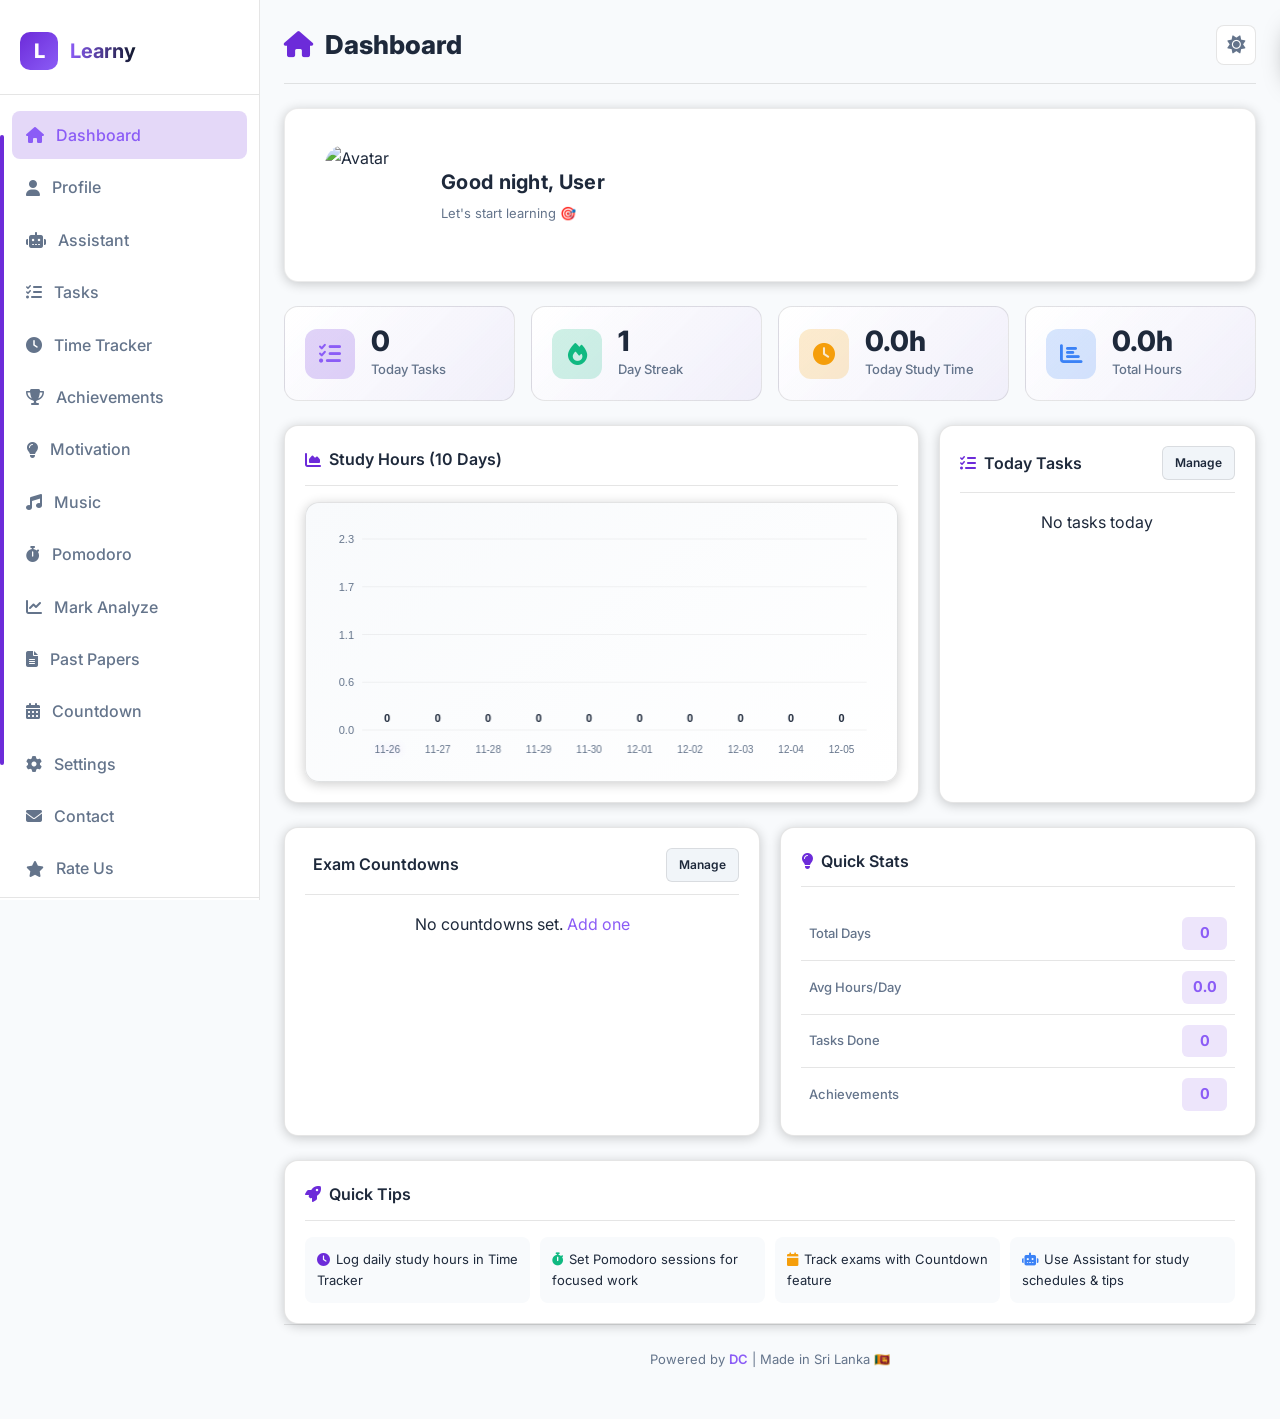
==== commit d9a9f2c9: "Update index.html" ====
--- a/index.html
+++ b/index.html
@@ -1,140 +1,133 @@
 <!DOCTYPE html>
 <html lang="en">
 <head>
-  <meta charset="UTF-8">
-  <meta name="viewport" content="width=device-width, initial-scale=1.0">
-  <title>Learny - Dashboard</title>
-  <link rel="stylesheet" href="style.css">
-  <link rel="stylesheet" href="https://cdnjs.cloudflare.com/ajax/libs/font-awesome/6.4.0/css/all.min.css">
-  <link href="https://fonts.googleapis.com/css2?family=Inter:wght@400;500;600;700;800;900&display=swap" rel="stylesheet">
+    <meta charset="UTF-8">
+    <meta name="viewport" content="width=device-width, initial-scale=1.0">
+    <title>Learny - Dashboard</title>
+    <link rel="stylesheet" href="style.css">
+    <link rel="stylesheet" href="https://cdnjs.cloudflare.com/ajax/libs/font-awesome/6.4.0/css/all.min.css">
+    <link href="https://fonts.googleapis.com/css2?family=Inter:wght@300;400;500;600;700;800&display=swap" rel="stylesheet">
 </head>
 <body>
-  <div class="app-container">
-    <aside class="sidebar">
-      <div class="sidebar-header">
-        <div class="sidebar-logo">L</div>
-        <div class="sidebar-title">Learny</div>
-      </div>
-      <ul class="nav-list">
-        <li class="nav-item active"><a href="index.html"><i class="fa fa-dashboard"></i> Dashboard</a></li>
-        <li class="nav-item"><a href="profile.html"><i class="fa fa-user"></i> Profile</a></li>
-        <li class="nav-item"><a href="assistant.html"><i class="fa fa-robot"></i> Assistant</a></li>
-        <li class="nav-item"><a href="tasks.html"><i class="fa fa-tasks"></i> Tasks</a></li>
-        <li class="nav-item"><a href="time.html"><i class="fa fa-clock"></i> Time Tracker</a></li>
-        <li class="nav-item"><a href="achievements.html"><i class="fa fa-trophy"></i> Achievements</a></li>
-        <li class="nav-item"><a href="motivation.html"><i class="fa fa-lightbulb"></i> Motivation</a></li>
-        <li class="nav-item"><a href="music.html"><i class="fa fa-music"></i> Music</a></li>
-        <li class="nav-item"><a href="pomodoro.html"><i class="fa fa-hourglass-half"></i> Pomodoro</a></li>
-        <li class="nav-item"><a href="mark.html"><i class="fa fa-chart-line"></i> Mark Analyze</a></li>
-        <li class="nav-item"><a href="pastpapers.html"><i class="fa fa-file-alt"></i> Past Papers</a></li>
-        <li class="nav-item"><a href="countdown.html"><i class="fa fa-stopwatch"></i> Countdown</a></li>
-        <li class="nav-item"><a href="settings.html"><i class="fa fa-cog"></i> Settings</a></li>
-        <li class="nav-item"><a href="contact.html"><i class="fa fa-envelope"></i> Contact</a></li>
-        <li class="nav-item"><a href="rate.html"><i class="fa fa-star"></i> Rate Us</a></li>
-      </ul>
-      <div class="sidebar-welcome">
-        <p class="welcome-text" id="sidebar-username">Welcome, User!</p>
-        <div class="divider"></div>
-        <p>Stay focused & keep learning ✨</p>
-      </div>
-    </aside>
+    <div class="app-container">
+        <aside class="sidebar">
+            <div class="sidebar-header">
+                <div class="sidebar-logo">L</div>
+                <span class="sidebar-title">Learny</span>
+            </div>
+            <nav class="nav-list">
+                <div class="nav-item active"><a href="index.html"><i class="fa fa-home"></i> Dashboard</a></div>
+                <div class="nav-item"><a href="profile.html"><i class="fa fa-user"></i> Profile</a></div>
+                <div class="nav-item"><a href="assistant.html"><i class="fa fa-robot"></i> Assistant</a></div>
+                <div class="nav-item"><a href="tasks.html"><i class="fa fa-tasks"></i> Tasks</a></div>
+                <div class="nav-item"><a href="time.html"><i class="fa fa-clock"></i> Time Tracker</a></div>
+                <div class="nav-item"><a href="achievements.html"><i class="fa fa-trophy"></i> Achievements</a></div>
+                <div class="nav-item"><a href="motivation.html"><i class="fa fa-lightbulb"></i> Motivation</a></div>
+                <div class="nav-item"><a href="music.html"><i class="fa fa-music"></i> Music</a></div>
+                <div class="nav-item"><a href="pomodoro.html"><i class="fa fa-stopwatch"></i> Pomodoro</a></div>
+                <div class="nav-item"><a href="mark.html"><i class="fa fa-chart-line"></i> Mark Analyze</a></div>
+                <div class="nav-item"><a href="pastpapers.html"><i class="fa fa-file-alt"></i> Past Papers</a></div>
+                <div class="nav-item"><a href="countdown.html"><i class="fa fa-calendar-alt"></i> Countdown</a></div>
+                <div class="nav-item"><a href="settings.html"><i class="fa fa-cog"></i> Settings</a></div>
+                <div class="nav-item"><a href="contact.html"><i class="fa fa-envelope"></i> Contact</a></div>
+                <div class="nav-item"><a href="rate.html"><i class="fa fa-star"></i> Rate Us</a></div>
+            </nav>
+            <div class="sidebar-welcome">
+                <p class="welcome-text" id="sidebar-username">Welcome, User!</p>
+                <div class="divider"></div>
+                <p>Stay focused & keep learning ✨</p>
+            </div>
+        </aside>
 
-    <main class="main-content">
-      <header class="page-header">
-        <div style="display:flex;align-items:center;gap:12px;">
-          <button class="hamburger"><i class="fa fa-bars"></i></button>
-          <h1 class="page-title"><i class="fa fa-tachometer-alt"></i> Dashboard</h1>
-        </div>
-        <div class="header-actions">
-          <button class="theme-toggle" title="Toggle Theme"><i class="fa fa-moon"></i></button>
-          <button class="notif-btn" title="Notifications"><i class="fa fa-bell"></i></button>
-        </div>
-      </header>
+        <main class="main-content">
+            <header class="page-header">
+                <button class="hamburger"><i class="fa fa-bars"></i></button>
+                <h1 class="page-title"><i class="fa fa-home"></i> Dashboard</h1>
+                <div class="header-actions">
+                    <button class="theme-toggle"><i class="fa fa-sun"></i></button>
+                </div>
+            </header>
 
-      <section class="greeting-banner">
-        <div class="greeting-content">
-          <img id="dashboard-avatar" src="https://i.postimg.cc/QdPYLqrV/AIRetouch-20260412-135002012.png" alt="Avatar" class="greeting-avatar">
-          <div class="greeting-text-container">
-    <h2 id="greeting-full" class="greeting-full">Good morning, User</h2>
-    <p id="greeting-sub" class="greeting-sub">Let's start learning 🎯</p>
-  
-</div>
-      </section>
+            <div class="greeting-banner card mb-3">
+                <div class="greeting-content">
+                    <img id="dashboard-avatar" src="https://i.postimg.cc/QdPYLqrV/AIRetouch-20260412-135002012.png" alt="Avatar" class="greeting-avatar">
+                    <div class="greeting-text-container">
+                        <span id="greeting-full" class="greeting-full">Good morning, User</span>
+                        <span id="greeting-sub" class="greeting-sub">Let's start learning 🎯</span>
+                    </div>
+                </div>
+            </div>
 
-      <section class="stats-grid" id="dashboard-stats">
-        <div class="stat-card">
-          <div class="stat-icon purple"><i class="fa fa-tasks"></i></div>
-          <div class="stat-info"><h3 id="today-tasks-count">0</h3><p>Today Tasks</p></div>
-        </div>
-        <div class="stat-card">
-          <div class="stat-icon green"><i class="fa fa-fire"></i></div>
-          <div class="stat-info"><h3 id="day-streak">0</h3><p>Day Streak</p></div>
-        </div>
-        <div class="stat-card">
-          <div class="stat-icon orange"><i class="fa fa-clock"></i></div>
-          <div class="stat-info"><h3 id="today-study-time">0h</h3><p>Today Study Time</p></div>
-        </div>
-        <div class="stat-card stat-mobile-hide">
-          <div class="stat-icon blue"><i class="fa fa-book"></i></div>
-          <div class="stat-info"><h3 id="total-study-hours">0h</h3><p>Total Hours</p></div>
-        </div>
-      </section>
+            <div class="stats-grid">
+                <div class="stat-card">
+                    <div class="stat-icon purple"><i class="fa fa-tasks"></i></div>
+                    <div class="stat-info"><h3 id="today-tasks-count">0</h3><p>Today Tasks</p></div>
+                </div>
+                <div class="stat-card">
+                    <div class="stat-icon green"><i class="fa fa-fire"></i></div>
+                    <div class="stat-info"><h3 id="day-streak">0</h3><p>Day Streak</p></div>
+                </div>
+                <div class="stat-card">
+                    <div class="stat-icon orange"><i class="fa fa-clock"></i></div>
+                    <div class="stat-info"><h3 id="today-study-time">0h</h3><p>Today Study Time</p></div>
+                </div>
+                <div class="stat-card">
+                    <div class="stat-icon blue"><i class="fa fa-chart-bar"></i></div>
+                    <div class="stat-info"><h3 id="total-study-hours">0h</h3><p>Total Hours</p></div>
+                </div>
+            </div>
 
-      <div class="grid-2">
-        <div class="card">
-          <div class="card-header">
-            <h3 class="card-title"><i class="fa fa-chart-bar"></i> Study Hours (10 Days)</h3>
-          </div>
-          <div class="chart-container">
-            <canvas id="studyChart" class="chart-canvas"></canvas>
-          </div>
-        </div>
-        <div class="card">
-          <div class="card-header">
-            <h3 class="card-title"><i class="fa fa-list-check"></i> Today Tasks</h3>
-            <a href="tasks.html" class="btn btn-sm btn-secondary">Manage</a>
-          </div>
-          <div id="today-tasks-list" class="task-list">
-            <p style="text-align:center;color:var(--text-muted);padding:20px;">Loading...</p>
-          </div>
-        </div>
-      </div>
+            <div class="grid-2">
+                <div class="card">
+                    <div class="card-header"><h3 class="card-title"><i class="fa fa-chart-area"></i> Study Hours (10 Days)</h3></div>
+                    <div class="chart-container"><canvas id="studyChart" class="chart-canvas"></canvas></div>
+                </div>
+                <div class="card">
+                    <div class="card-header">
+                        <h3 class="card-title"><i class="fa fa-list-check"></i> Today Tasks</h3>
+                        <a href="tasks.html" class="btn btn-sm btn-secondary">Manage</a>
+                    </div>
+                    <div id="today-tasks-list" class="task-list"><p style="color:var(--text-muted);text-align:center;">Loading...</p></div>
+                </div>
+            </div>
 
-      <div class="grid-2">
-        <div class="card">
-          <div class="card-header">
-            <h3 class="card-title"><i class="fa fa-stopwatch"></i> Exam Countdowns</h3>
-            <a href="countdown.html" class="btn btn-sm btn-secondary">Manage</a>
-          </div>
-          <div id="dashboard-countdowns-list" class="quick-stats-list">
-            <p style="text-align:center;color:var(--text-muted);padding:10px;">No countdowns set. <a href="countdown.html" style="color:var(--primary-light);">Add one</a></p>
-          </div>
-        </div>
-        <div class="card">
-          <div class="card-header">
-            <h3 class="card-title"><i class="fa fa-chart-pie"></i> Quick Stats</h3>
-          </div>
-          <div class="quick-stats-list">
-            <div class="stat-row"><span>Total Days</span><strong id="total-days">0</strong></div>
-            <div class="stat-row"><span>Avg Hours/Day</span><strong id="avg-hours">0</strong></div>
-            <div class="stat-row"><span>Tasks Done</span><strong id="total-done">0</strong></div>
-            <div class="stat-row"><span>Achievements</span><strong id="achievement-count">0</strong></div>
-          </div>
-        </div>
-      </div>
+            <div class="grid-equal">
+                <div class="card">
+                    <div class="card-header">
+                        <h3 class="card-title"><i class="fa fa-calendar-countdown"></i> Exam Countdowns</h3>
+                        <a href="countdown.html" class="btn btn-sm btn-secondary">Manage</a>
+                    </div>
+                    <div id="dashboard-countdowns-list" class="dash-cd-list">
+                        <p style="color:var(--text-muted);font-size:13px;">No countdowns set. <a href="countdown.html" style="color:var(--primary);">Add one</a></p>
+                    </div>
+                </div>
 
-      <footer class="site-footer">
-        <p>Powered by <a href="contact.html">DC</a> | Made in Sri Lanka 🇱🇰</p>
-      </footer>
-    </main>
+                <div class="card">
+                    <div class="card-header"><h3 class="card-title"><i class="fa fa-lightbulb"></i> Quick Stats</h3></div>
+                    <div class="quick-stats-list">
+                        <div class="stat-row"><span>Total Days</span><strong id="total-days">0</strong></div>
+                        <div class="stat-row"><span>Avg Hours/Day</span><strong id="avg-hours">0</strong></div>
+                        <div class="stat-row"><span>Tasks Done</span><strong id="total-done">0</strong></div>
+                        <div class="stat-row"><span>Achievements</span><strong id="achievement-count">0</strong></div>
+                    </div>
+                </div>
+            </div>
 
-    <div class="overlay"></div>
-  </div>
+            <div class="card">
+                <div class="card-header"><h3 class="card-title"><i class="fa fa-rocket"></i> Quick Tips</h3></div>
+                <ul style="list-style:none;padding:0;margin:0;display:grid;gap:10px;grid-template-columns:repeat(auto-fit,minmax(200px,1fr));">
+                    <li style="padding:12px;background:var(--bg-dark);border-radius:8px;font-size:13px;"><i class="fa fa-clock" style="color:var(--primary);margin-right:6px;"></i>Log daily study hours in Time Tracker</li>
+                    <li style="padding:12px;background:var(--bg-dark);border-radius:8px;font-size:13px;"><i class="fa fa-stopwatch" style="color:var(--success);margin-right:6px;"></i>Set Pomodoro sessions for focused work</li>
+                    <li style="padding:12px;background:var(--bg-dark);border-radius:8px;font-size:13px;"><i class="fa fa-calendar" style="color:var(--warning);margin-right:6px;"></i>Track exams with Countdown feature</li>
+                    <li style="padding:12px;background:var(--bg-dark);border-radius:8px;font-size:13px;"><i class="fa fa-robot" style="color:var(--info);margin-right:6px;"></i>Use Assistant for study schedules & tips</li>
+                </ul>
+            </div>
 
-  <div id="notification-toast" class="notification"><i class="fa fa-check-circle"></i><span></span></div>
-
-  <script src="https://cdnjs.cloudflare.com/ajax/libs/jspdf/2.5.1/jspdf.umd.min.js"></script>
-  <script src="https://cdnjs.cloudflare.com/ajax/libs/jspdf-autotable/3.5.28/jspdf.plugin.autotable.min.js"></script>
-  <script src="script.js"></script>
+            <footer class="site-footer">Powered by <a href="contact.html">DC</a> | Made in Sri Lanka 🇱🇰</footer>
+        </main>
+        <div class="overlay"></div>
+    </div>
+    <div id="notification-toast" class="notification"><i class="fa fa-check-circle"></i><span>Notification</span></div>
+    <script src="script.js"></script>
 </body>
 </html>
